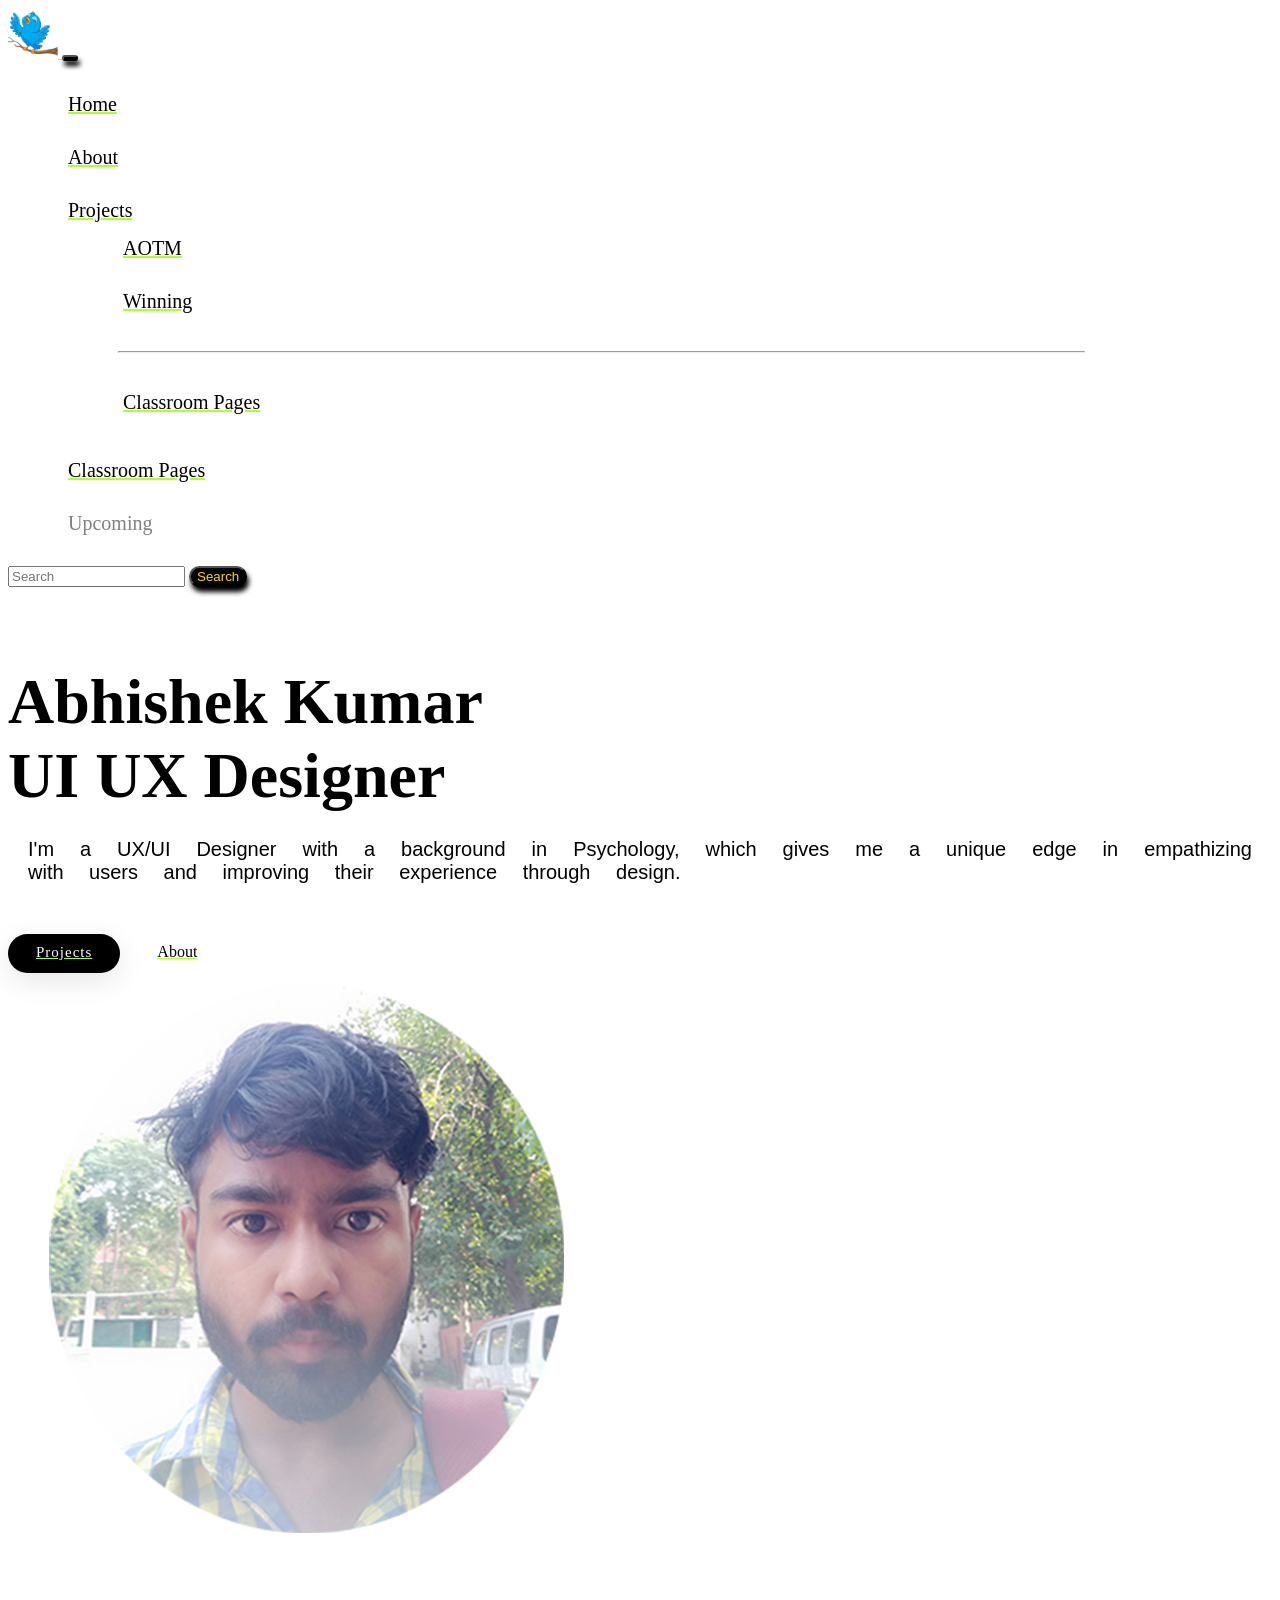
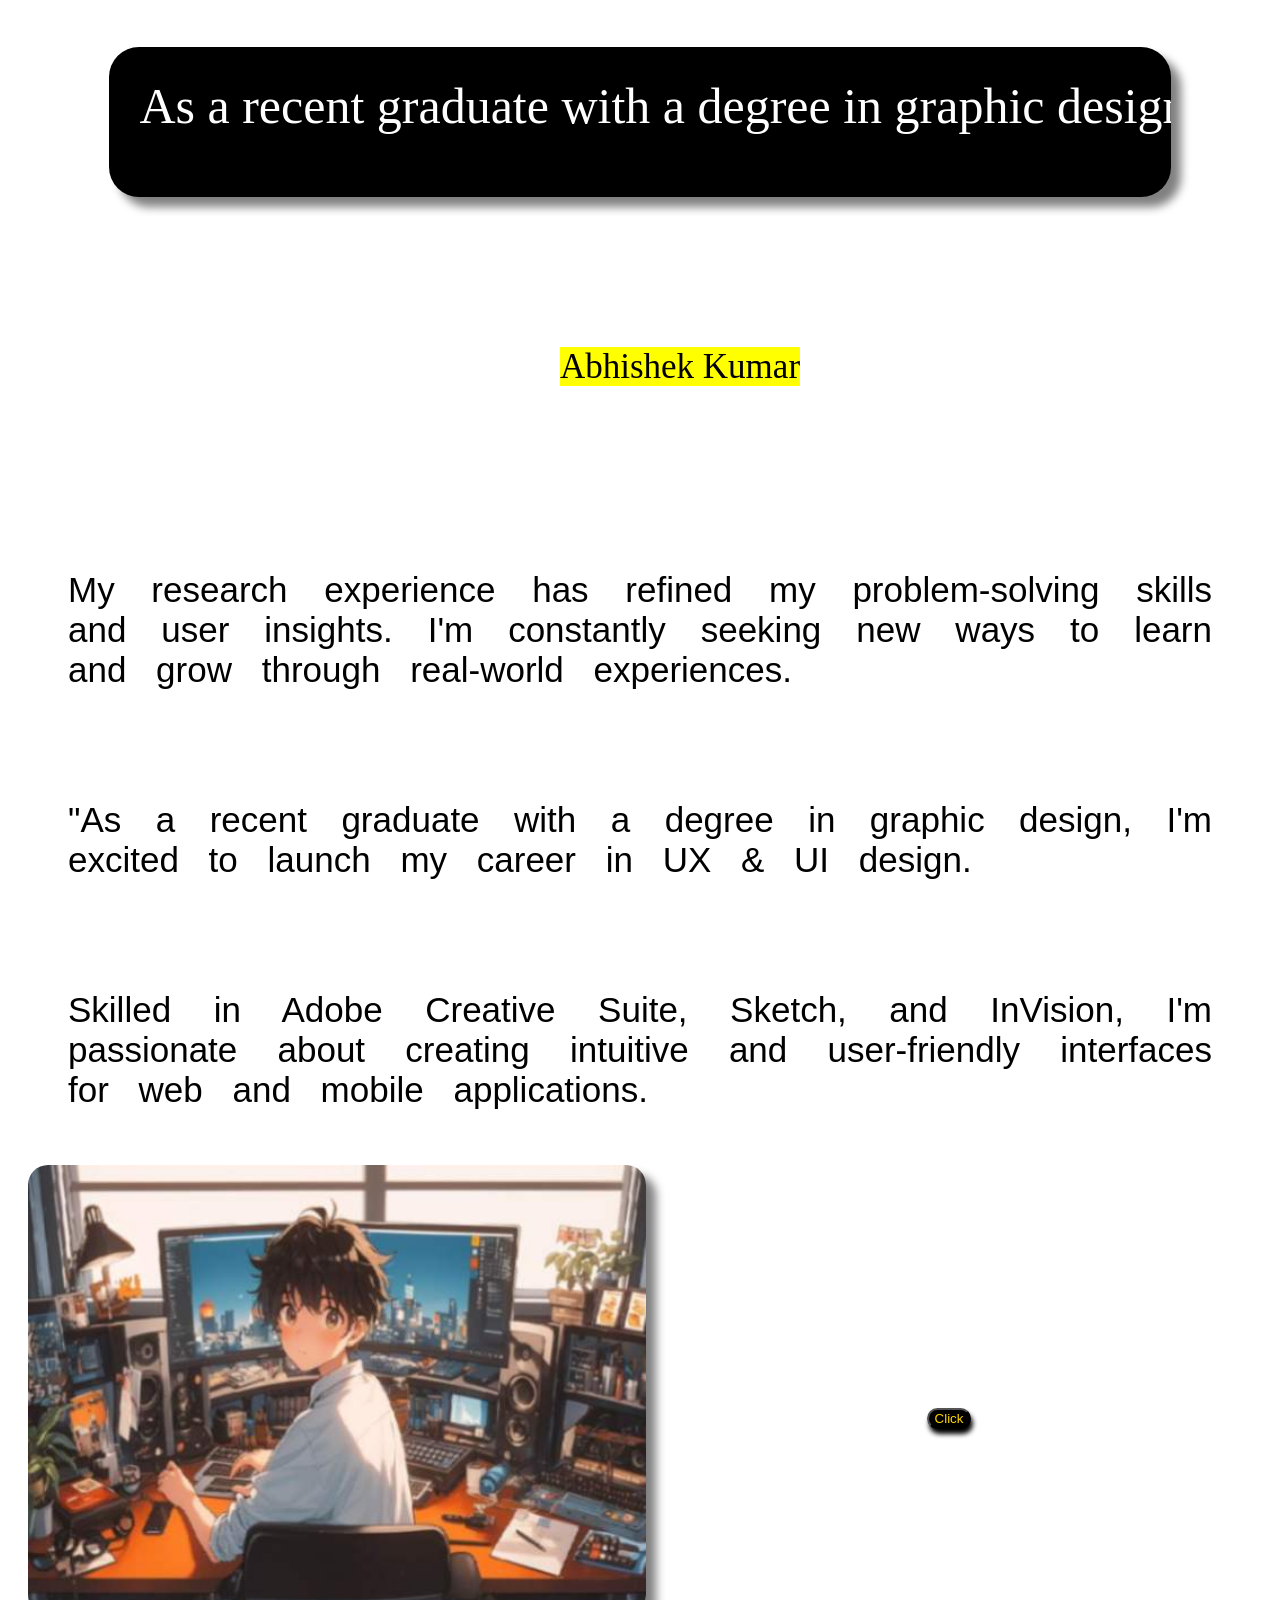
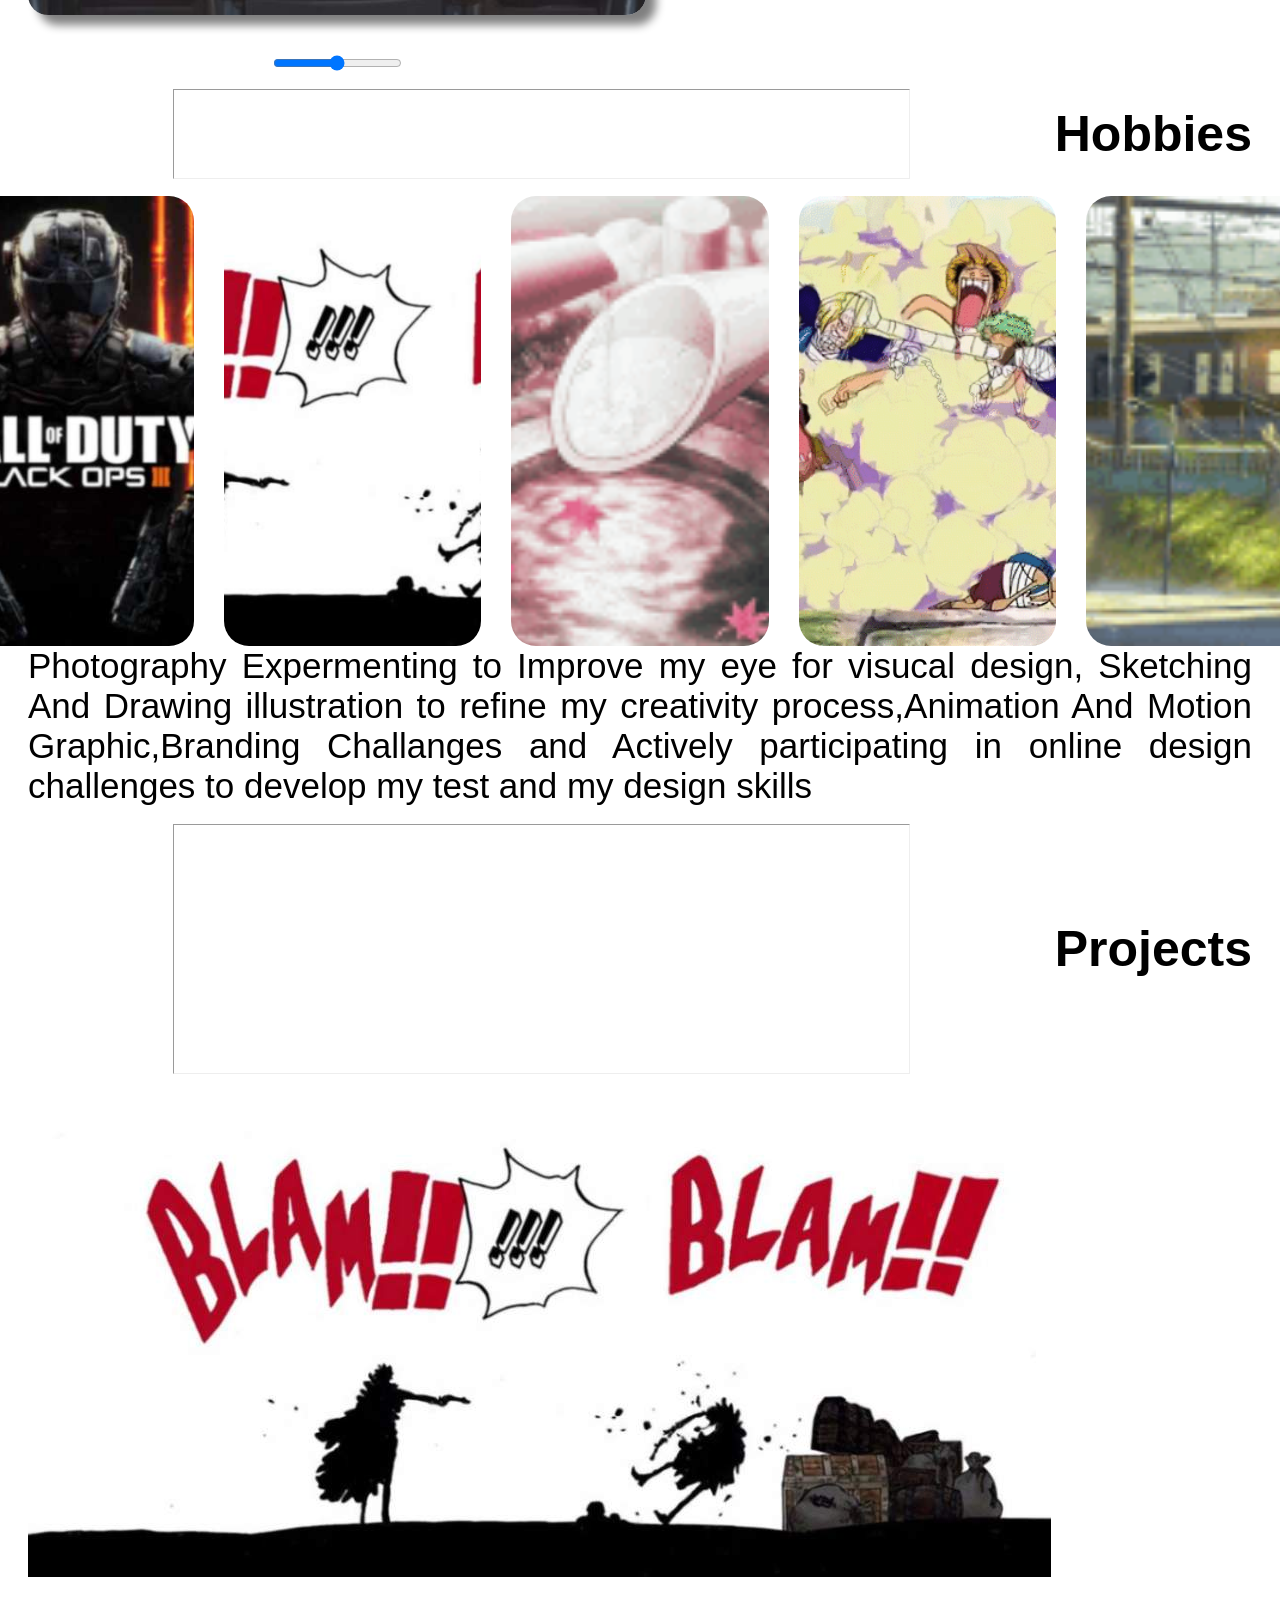
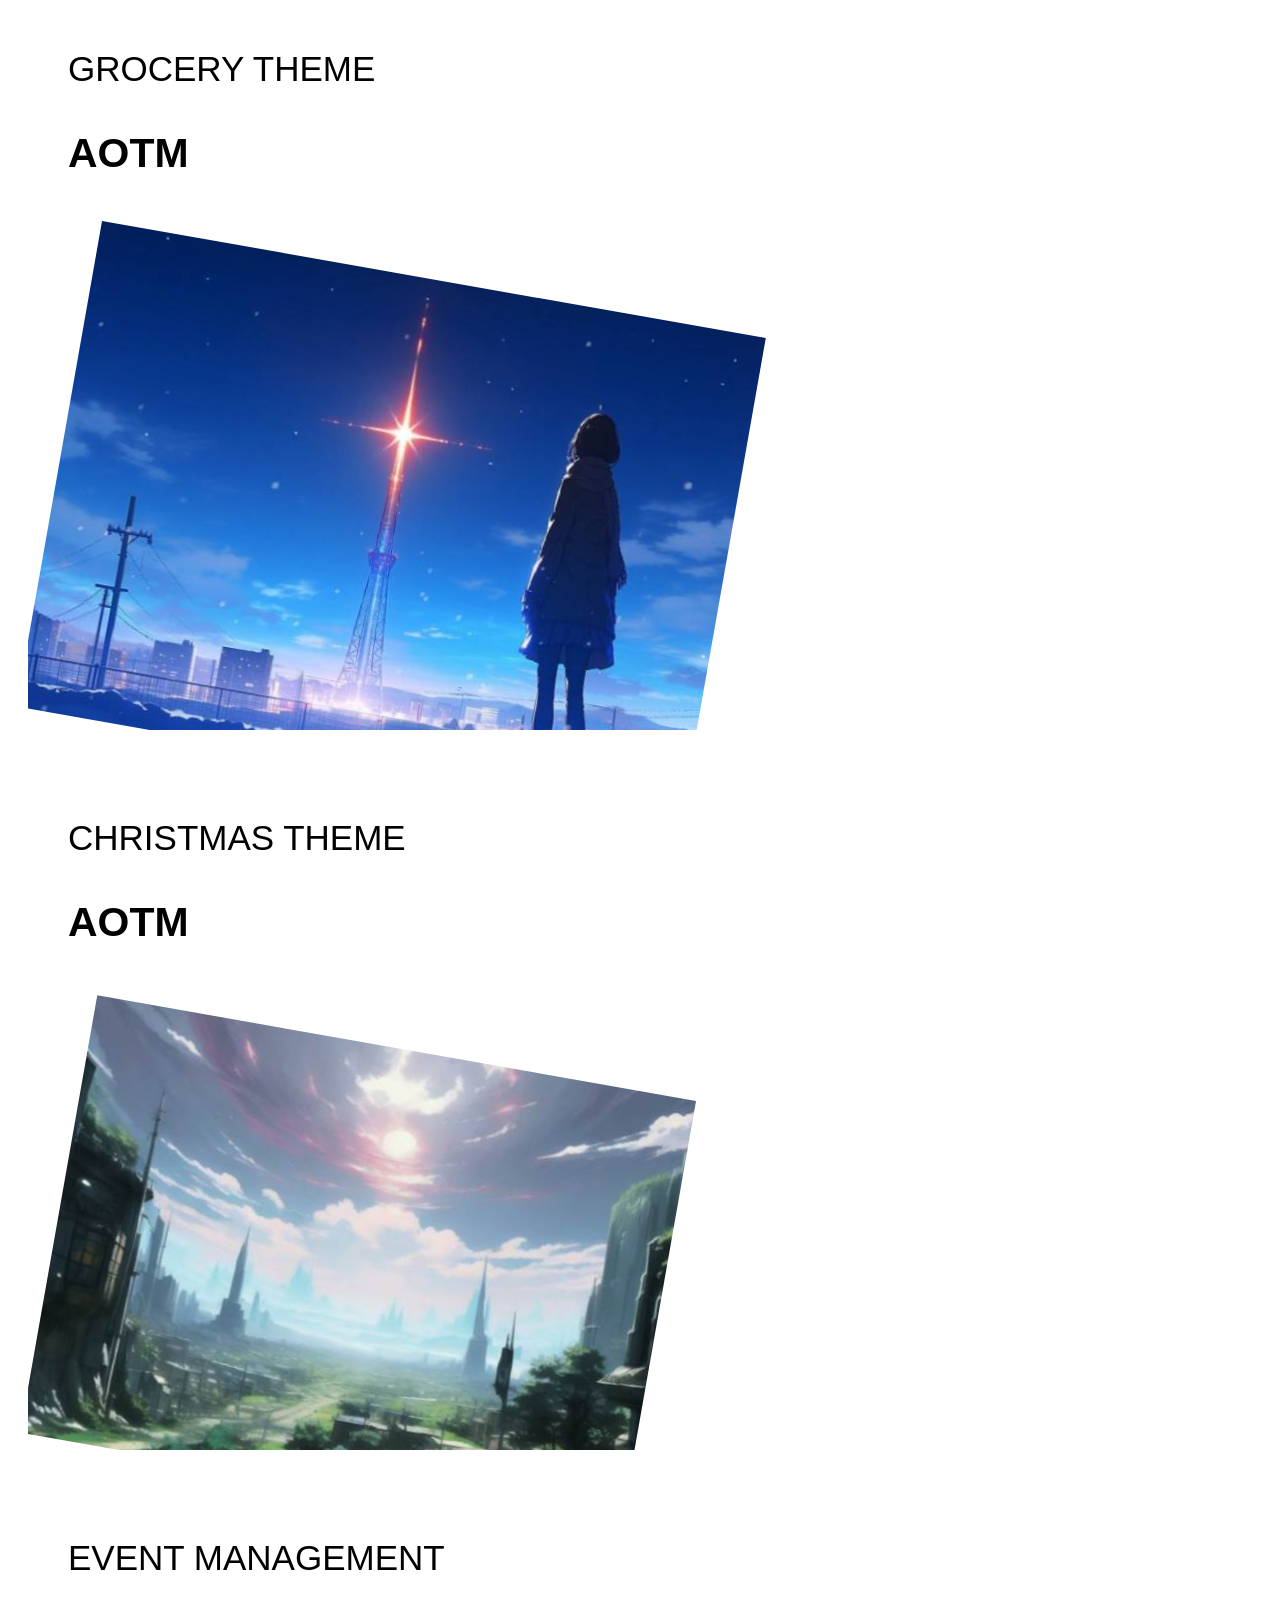
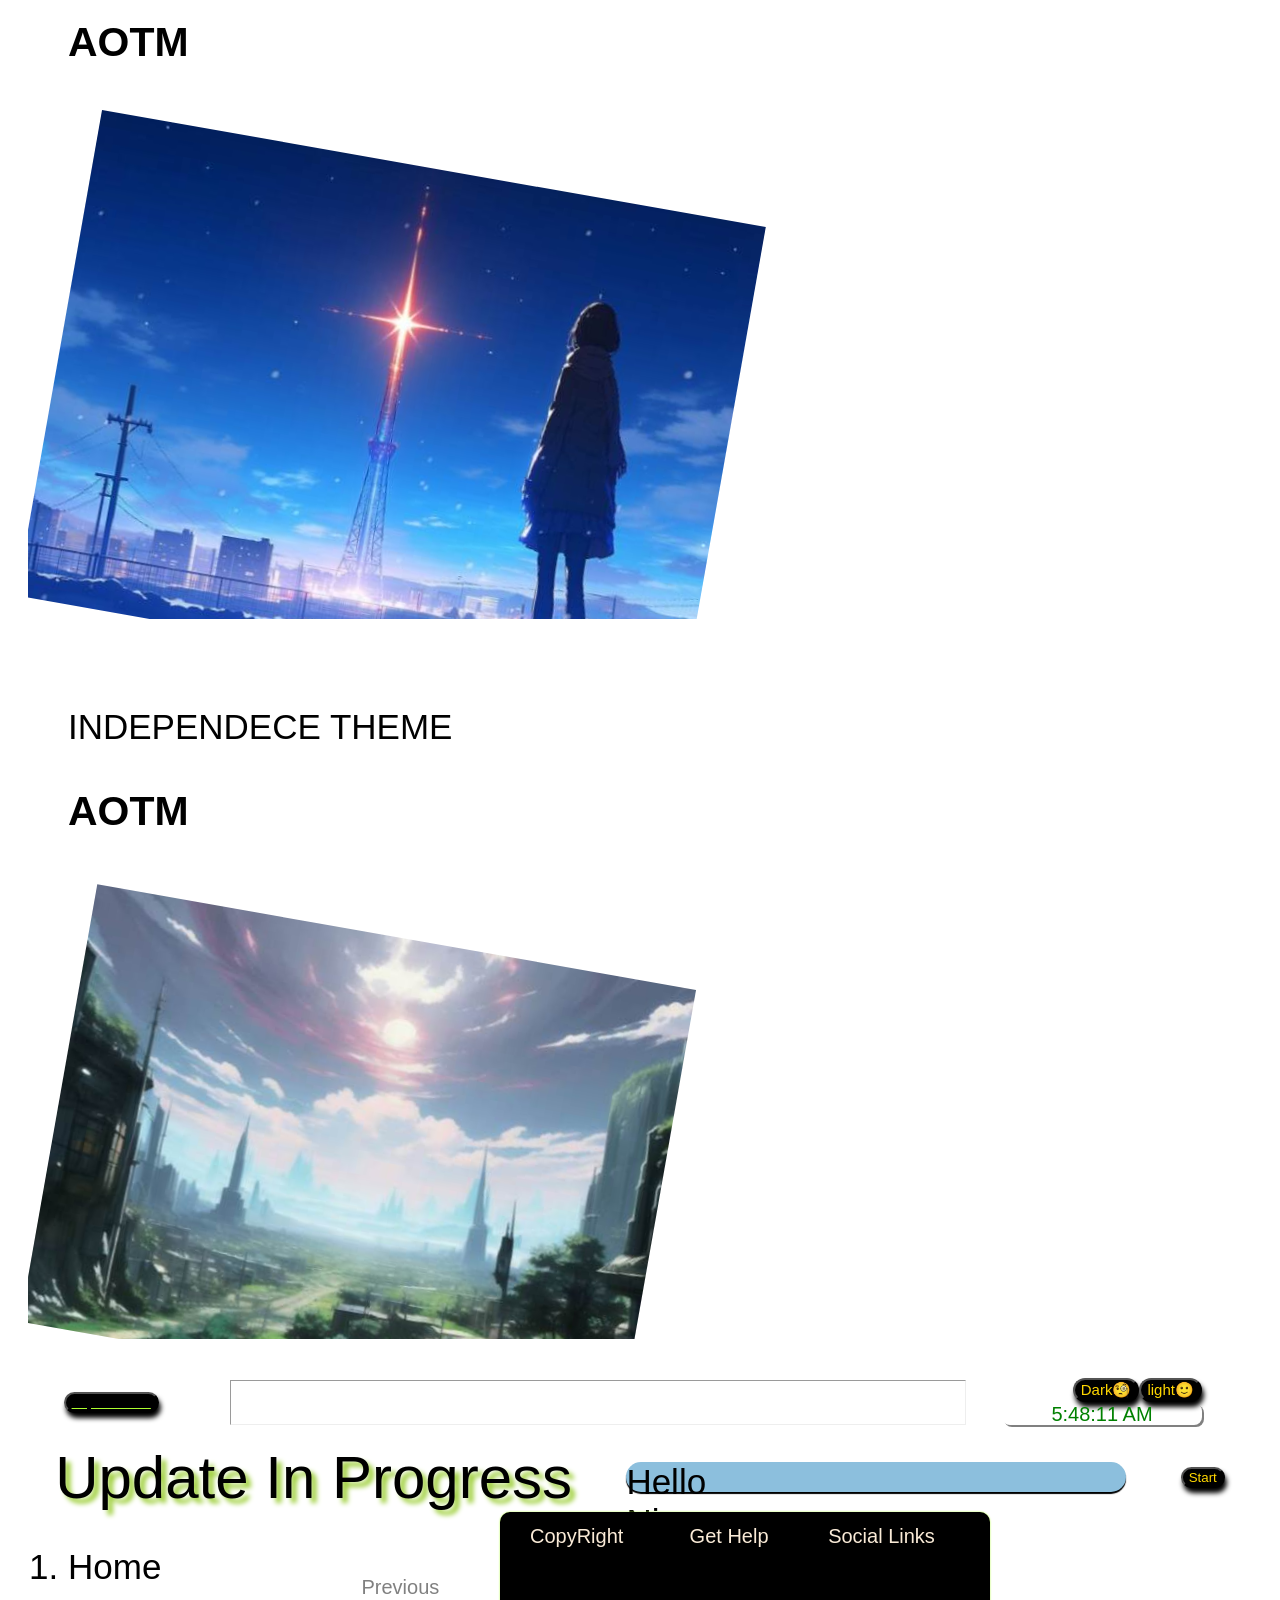
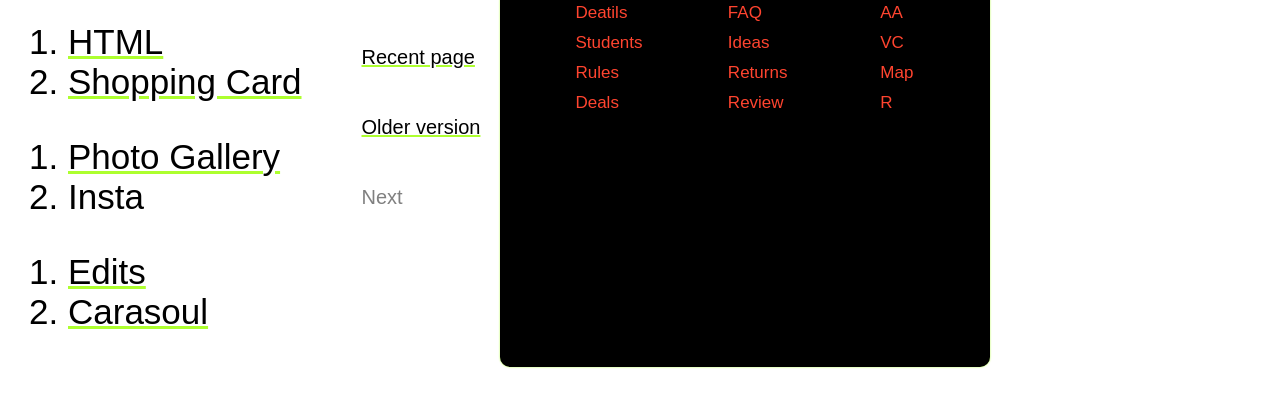
==== index.html @ e28ad713 "Add files via upload" ====
﻿<!doctype html>
<head>
<title>Profile Page</title>


<link rel="stylesheet" link href="bootstrap-5.3.3-dist/css/bootstrap.min.css">

<link rel="stylesheet"a href="inde.css"></a>

<link href="images/48.jpg" rel="icon">


</head>


<body>


  <nav class="navbar navbar-expand-lg bg-body-tertiary">
    <div class="container-fluid bg-light ">
        <a class="navbar-brand" href="#">
            <img src="images/cross.png" alt="logo" width="50" height="50" class="d-inline-block align-text-top">
        </a>
    
        <button class="navbar-toggler" type="button" data-bs-toggle="collapse" data-bs-target="#navbarSupportedContent" aria-controls="navbarSupportedContent" aria-expanded="false" aria-label="Toggle navigation">
            <span class="navbar-toggler-icon"></span>
          </button>
          <div class="collapse navbar-collapse" id="navbarSupportedContent">
            <ul class="navbar-nav me-auto mb-2 mb-lg-0">
              <li class="nav-item">
                <a class="nav-link active" aria-current="page" href="index.html">Home</a>
              </li>
              <li class="nav-item">
                <a class="nav-link" href="#about">About</a>
              </li>
              <li class="nav-item dropdown">
                <a class="nav-link dropdown-toggle" href="#project" role="button" data-bs-toggle="dropdown" aria-expanded="false">
                  Projects
                </a>
                <ul class="dropdown-menu">
                  <li><a class="dropdown-item" href="proj.html">AOTM</a></li>
                  <li><a class="dropdown-item" href="aotm.html">Winning</a></li>
                  <li><hr class="dropdown-divider"></li>
                  <li><a class="dropdown-item" href="prcp.html">Classroom Pages</a></li>
                </ul>
              </li>
              <li class="nav-item text-success">
                <a class="nav-link" href="prcp.html">Classroom Pages</a>
              </li>
              <li class="nav-item">
                <a class="nav-link disabled" aria-disabled="true">Upcoming</a>
              </li>
            </ul>
            <form class="d-flex" role="search">
              <input class="form-control me-2" type="search" placeholder="Search" aria-label="Search">
              <button class="btn btn-outline-success" type="submit">Search</button>
            </form>
          </div>
        </div>
      </nav>

     

 
    <br>

    


    <section id="hero" class="hero section light-background">

      <div class="container">
        <div class="row gy-4 justify-content-center justify-content-lg-between">
          <div class="col-lg-5 order-2 order-lg-1 d-flex flex-column justify-content-center">
            <h1 data-aos="fade-up">Abhishek Kumar<br>UI UX Designer</h1>
            <p class="lead" data-aos="fade-up" data-aos-delay="100">I'm a UX/UI Designer with a background in Psychology, which gives me a unique edge in empathizing with users and improving their experience through design.
            </p>
            <div class="d-flex" data-aos="fade-up" data-aos-delay="200">
              <a href="#project" class="btn-get-started">Projects</a>
              <a href="#about" class="glightbox btn-watch-video d-flex align-items-center"><i class="bi bi-play-circle"></i><span>About<div class="spinner-grow spinner-grow-sm link-success link-underline-opacity-100-hover">


              </div></span></a>
            </div>
          </div>
          <div class="col-lg-5 order-1 order-lg-2 hero-img" data-aos="zoom-out">
            <img src="images/nn2.png" class="img-fluid animated" alt="">
          </div>
        </div>
      </div>
    
    </section>




</body>



<div id="mask">
  <div id="news">As a recent graduate with a degree in graphic
    design, I'm excited to launch my career in UX
    & UI design.Skilled In Video Editing,Plugins,Animations ,Soft Touch with Design and Website Making.
  </div>
  </div>

</body>



</body>


<p>

<div class="name">
  <mark>
Abhishek Kumar</mark>
<a name="about">




</div>


<br>

<div id="conti">


  <div class="row g-0 text-center">
    <p class="lead col-sm-6 col-md-8">My research experience has refined my problem-solving skills and user insights. I'm constantly seeking new ways to learn and grow through real-world experiences.
  </p>

  


 <div class="row">
  <div class="col-lg-4 ms-auto"><p class="lead">"As a recent graduate with a degree in graphic
    design, I'm excited to launch my career in UX
    & UI design.</p></div>
  <div class="col-lg-4 me-auto"><p class="lead">Skilled in Adobe
    Creative Suite, Sketch, and InVision, I'm
    passionate about creating intuitive and
    user-friendly interfaces for web and mobile
    applications.</p></div>

    


 </div>

 
</a>



</body>






<body>
  <a name="behance">


    
    <img src="images/6.jpg" id="pic">
    <br>
    <input type="range" min="0" max="6" id="myslider">
   
   
    <script>
    
     var mycolor=["red","blue","green","orange","teal","brown"]
     
    
     var plist =["5.jpg","6.jpg","7.jpg","8.jpg","9.jpg","gif3.gif","gif8.gif"]
   
     var p = document.getElementById("pic")
   
     var s = document.getElementById("myslider")
   
     s.onchange = function()
     {
       p.src="images/"+plist[s.value]
     }
   
    </script>

<button class="btn btn-outline-info text-center w-25" href="http://youtube.com">Click</a></button>



</a>

<br>
<br>
<hr style="text-align:left;color:green;width:60%; size:9;"/></hr>


<a name="skill"></a>

  <h1 style="text-align: center;font-size: 50px;font-family: 'Franklin Gothic Medium', 'Arial Narrow', Arial, sans-serif;">Hobbies<div class="spinner-grow spinner-grow-sm link-warning">


  </div></h1>



 <br>
 <br>


<div class="container px-4 text-center">
  <div class="row gx-5">
      <div class="col ">
          <div class="p-5"><div class="pi">

            <img src="images/48.jpg" title="Games">
            <img src="images/23.jpg" title="Anime">
            <img src="images/gif11.gif" title="Editing">
            <img src="images/gif.gif" title="One Piece">
            <img src="images/gif3.gif" title="Phonk Music"></div>
          </div>
      </div>
      <div class="col ">
          <div class="p-2">Photography Expermenting to Improve my eye for visucal design, Sketching And Drawing illustration to refine my creativity process,Animation And Motion Graphic,Branding Challanges and Actively participating in online design challenges to develop my test and my design skills
            
          </div>
      </div>
  </div>
</div>
</a>







<br>
<br>
<br>
<hr style="text-align: left;color:green; width: 60%;size: 12;"></hr>






<a name="project">

<br>

<br>

  <h1 style="text-align: center;font-size: 50px;font-family: 'Franklin Gothic Medium', 'Arial Narrow', Arial, sans-serif;">Projects<div class="spinner-border spinner-border-sm link-success">


  </div>
</h1>
  
  <br>

  <br>
  
  
      <section class="projects section-padding" id="section_4">
        <div class="container">
            <div class="row">
    
                <div class="col-lg-8 col-md-8 col-12 ms-auto">
                  
                    <div class="section-title-wrap d-flex justify-content-center align-items-center mb-4">
                        <img src="images/23.jpg" class="avatar-image img-fluid" alt="">

                </div>
            </div>
         
    
  
    
    
      
      <div class="col-lg-4 col-md-6 col-12">
        <div class="projects-thumb">
            <div class="projects-info">
                <small class="projects-tag">Grocery Theme</small>
    
                <h3 class="projects-title">AOTM</h3>
            </div>
    
            <a href="https://aphishek1.github.io/grocery/" class="popup-image">
                <img src="images/7.jpg" class="projects-image img-fluid" alt="">
            </a>
        </div>
    </div>
    
    <div class="col-lg-4 col-md-6 col-12">
        <div class="projects-thumb">
            <div class="projects-info">
                <small class="projects-tag">Christmas Theme</small>
    
                <h3 class="projects-title">AOTM</h3>
            </div>
    
            <a href="https://aphishek1.github.io/25dec/" class="popup-image">
                <img src="images/5.jpg" class="projects-image img-fluid" alt="">
            </a>
        </div>
    </div>



    <div class="col-lg-4 col-md-6 col-12">
      <div class="projects-thumb">
          <div class="projects-info">
              <small class="projects-tag">Event Management</small>
  
              <h3 class="projects-title">AOTM</h3>
          </div>
  
          <a href="https://aphishek1.github.io/event/" class="popup-image">
              <img src="images/7.jpg" class="projects-image img-fluid" alt="">
          </a>
      </div>
  </div>
    
    <div class="col-lg-4 col-md-6 col-12">
        <div class="projects-thumb">
            <div class="projects-info">
                <small class="projects-tag">Independece Theme</small>
    
                <h3 class="projects-title">AOTM</h3>
            </div>
    
            <a href="https://aphishek1.github.io/15aug/" class="popup-image">
                <img src="images/5.jpg" class="projects-image img-fluid" alt="">
            </a>
        </div>
       </div>
     </div>
  </div>
</section>







    
  
  
    
<button class="btn btn-outline-warning w-25 " type="button"><a href="proj.html">Explore More<div class="spinner-border spinner-border-sm">
</div></a></button>


  
</body>



<hr style="text-align: left;color:green; width: 60%;size: 9;"></hr>






<br>
<br>
<body>


  <div id="bar"><button id="dark">Dark🧐</button><button id="light">light🙂</button>
    
      
      <script>
    
       var d =document.getElementById("dark")
       var l =document.getElementById("light")
       var m =document.createElement("span")
       var b =document.getElementById("bl")
       document.body.appendChild(m)
    
        function f1()
        {
          if(document.body.style.background="black")
    
          {
            
            
            document.body.style="background=black;color:;"
            
          }
          else
          {
    
            
             document.body.style="background:black;color:white;"
          }
      }
        
      m.style="transition:0.5s;opacity:0;position:absolute;top:0px;left:0px"
      
    
      d.onclick = function()
      {
        document.body.style="background:black;color:white;"
        var c=document.style.getElementById("conti")
        document.body.appendChild(c)
    
      
         c.style.background="black"
         

    
      }
       
      l.onclick =function()
      {
        document.body.style="background:;color:;"
      }
    
      d.onmouseover =function(e)
      {
        m.style.opacity=1
        m.style.top =e.pageY+4+"px"
        m.style.left =e.pageX-20+"px"
        
        document.title ="x ="+e.pageX+" y = "+e.pageY
        d.style.transform="rotate(360deg)"
    
      }
    
      d.onmouseout =function()
      {
        m.style.opacity=0
      }
      
      
    
      l.onmouseover = function(e)
      {
        m.style.opacity=1
        m.style.top =e.pageY+5+"px"
        m.style.left =e.pageX-65+"px"
        
        document.title ="x ="+e.pageX+" y ="+e.pageY
      }
    
      l.mouseout =function(e)
      {
        m.style.opacity=0
        
      }
    
      
    
     
      </script>




  <body>
    <div id="mybox">Time To Time Update</div>
   </div>
    
    
    <script>
 
 
     var clock = document.getElementById("mybox")
     document.bgcolor = "Green"
     clock.style ="box-shadow: 2px 2px 0px gray;text-align:center;color:green;"
     clock.style.width ="200px"
     clock.style.height ="22px"
     clock.style.borderEndStartRadius="10px"
     clock.style.borderRadius="8px"
     var d
 
     function show()
     {
      d = new Date()
      clock.innerHTML=d.toLocaleTimeString()
     }
 
     var t = setInterval("show()",1000)
     function stopclock()
     {
       clearInterval(t)
     }
 
     function starclock()
     {
      t = setInterval("show()",1000)
     }
 
  </script>
 
 
</body>


<div id="topad" >
  Update In Progress
</div>


<div class="progress-container">
  <div class="progress-bar" id="progressBar">Hello Nice To See You</div>
</div>

<button onclick="startProgress() ">Start</button>


<script>
  function startProgress(){
      var progressBar = document.getElementById("progressBar");
      var width = 0;

      var interval = setInterval(function(){
          if (width >=100) {
              clearInterval(interval);
          } else {
              width++;
              progressBar.style.width = width + '%';
          }
      } ,50)
  }
</script>



</body>


<div class="container fs-5">

  <nav aria-label="breadcrumb">
      <ol class="breadcrumb">
          <li class="breadcrumb-item active" aria-current="page">Home</li>
          
      </ol>
  </nav>
  
  
  
  <nav aria-label="breadcrumb">
      <ol class="breadcrumb">
          <li class="breadcrumb-item active" aria-current="page"><a href="#">HTML</a></li>
          <li class="breadcrumb-item active" aria-current="page"><a href="#">Shopping Card</a></li>
      </ol>
  </nav>
  
  
  
  <nav style="--bs-breadcrumb-divider: '';" aria-label="breadcrumb">
      <ol class="breadcrumb">
          <li class="breadcrumb-item active outline-danger"><a href="website full interactive.html">Photo Gallery</a></li>
          <li class="breadcrumb-item active" aria-current="page">Insta</li>
      </ol>
  </nav>
  
  
  <nav style="--bs-breadcrumb-divider: '👌';">
      <ol class="breadcrumb">
          <li class="breadcrumb-item active"><a href="https://rumble.com/c/c-6816266">Edits</a></li>
          <li class="breadcrumb-item active" aria-current="page"><a href="https://aphishek1.github.io/boot/car.html">Carasoul</a></li>
      </ol>
  </nav>
  
  
  </div>

  <nav aria-label="...">
    <ul class="pagination">
        <li class="page-item disabled">
            <a class="page-link">Previous</a>
        </li>
        <li class="page-item" aria-current="page"><a class="page-link" href="index.html">Recent page</a></li>
        <li class="page-item active">
            <a class="page-link" href="https://aphishek1.github.io/view1/">Older version</a>
        </li>    
        <li class="page-item disabled">
          <a class="page-link">Next</a>
      </li>
        
    </ul>
</nav>



  

<br>

<body>
  <footer class="footer">
      <div class="cont">
          <div class="row">
              <div class="footer-col">
                  <h1>CopyRight</h1>
                  <ul>
                      <li>
                          <a href="#">Deatils</a>
                          <a href="#">Students</a>
                          <a href="#">Rules</a>
                          <a href="#">Deals</a>
                      </li>
                  </ul>
              </div>

              <div class="footer-col">
                  <h1>Get Help</h1>
                  <ul>
                      <li>
                          <a href="#">FAQ</a>
                          <a href="#">Ideas</a>
                          <a href="#">Returns</a>
                          <a href="#">Review</a>
                      </li>
                  </ul>
              </div>


              <div class="footer-col">
                  <h1>Social Links</h1>
                  <div class="social">
                  <ul>
                    <li>
                          <a href="https://www.instagram.com/arenadelhi/">AA<i class="fa-brands fa-instagram"></i></a>
                          <a href="https://rumble.com/c/c-6816266/">VC<i class="fa-brands fa-square-youtube"></i></a>
                          <a href="https://www.google.com/maps/embed?pb=!1m18!1m12!1m3!1d28669072.43245368!2d40.291162700000015!3d28.700334999999995!2m3!1f0!2f0!3f0!3m2!1i1024!2i768!4f13.1!3m3!1m2!1s0x390cfdee23a9f1fd%3A0x7eeb2fefc55b4be6!2sArena%20Animation!5e0!3m2!1sen!2sin!4v1730086863240!5m2!1sen!2sin">Map</a>
                          <a href="https://maps.app.goo.gl/YxRGJ4b4n7cjEhbT8/">R</a>
                    </li>
                  </ul>
                  
                 </div>
              </div>
          </div>
      </div>
  </footer>
  




  <script src="bootstrap-5.3.3-dist/js/bootstrap.min.js"></script>


</body>




</html>
---- inde.css ----
@keyframes com
{
from{margin-right:990px;}
to{margin-right:0px;}
}

@keyframes fadout
{
from{opacity:0;transform:scale(1.5);}
to{opacity:0.99;}
}



#conti
{
  text-align: justify;
  font-size: 35px;
  padding:20px;
  font-family: 'Franklin Gothic Medium', 'Arial Narrow', Arial, sans-serif;
}





.img{
width:100%;
height:100%;
text-align:center;
}


.header-content p
{
  width: 40%;
  box-shadow: 2px 2px 2pz #e91e63;
  margin-left:50px;
  color:black;
  text-align:left;
  padding:15px 20px;
}

.header-content{

margin-bottom:150px;

}

.header-content h1 {

font-size:60px ;
margin-top:50px;
margin-bottom:30px;
margin:auto;
}





#icon{
cursor:pointer;
width:10%;
}




a:link{color:orange;text-decoration:black}
a:visited{color:black;}
a:hover{text-decoration:underline;color:gold}
a:active{background:gray;}



  header{
  width:100%;
  height:auto;
  border-radius: 5px;
  border-collapse: separate;
  background-image:url("images/nn0.png");
  background-position: 70%;
  background-size:cover;
  background-repeat: no-repeat;
  display:flex;
  align-items:flex-end;
  }

  



  .header-content{
  
    margin-bottom:150px;
    
    text-align:center;
    align-items: center;
    flex-direction: column;
    
    
  }
  
  
  .header-content h2{
  font-size:50px;
  }
  
  .header-content h1 {
      font-size:60px ;
      margin-top:50px;
      margin-bottom:30px;
   }


   .header-content p {
    animation: none;
    margin-bottom:15px;
    align-items: center;
    flex-direction:column;
    flex-direction: row;
    align-items: flex-start;
   }


   .pa{
    font-size: 25px;
    padding:15px 20px;
    border-radius:10px;
    color:white;
    }
 
  .pa:hover{
   transform:scale(1.2);
   background:white;
   }






@keyframes fadout
{
from{opacity:0;transform:scale(1.5);}
to{opacity:0.99;}
}

@keyframes root{
  form{transform:rotate(0deg)scale(1);}
  to{transform:rotate(9deg)scale(1.20);}
}


p
{
transition:2s;
animation:com 2s ease-in-out;
text-align: justify;
font-size: 35px;
padding:20px;
margin-left: 20px;
margin-right: 20px;
word-spacing: 20px;
font-family: 'Gill Sans', 'Gill Sans MT', Calibri, 'Trebuchet MS', sans-serif;

}












a:link{color:black;text-decoration:underline greenyellow}
a:hover{text-decoration:underline;color:green}
a:active{text-decoration: double;}





/*extra small devices(phones,600px and down)*/

@media only screen and (max-width:600px)
{



  .header-content p {
    animation: none;
    margin-bottom:15px;
    align-items: center;
    flex-direction:column;
    flex-direction: row;
    display: flex;
    align-items: flex-start;
   }


  #header{
    margin:auto;
    background-size:cover;
    display:flex;
    height:600px;
    justify-content:center ;
    }
  
    .header-content h1 {
  
      font-size:10px;
      margin-right:20px;
      margin-bottom:60px;
   }

  
 
  .abo
  {
  width: 20%;
  justify-content: flex-start;
  margin-left: 20px;
  box-shadow: 2px 2px 2pz #e91e63;
  margin-left:150px;
  color:black;
  text-align:left;
  padding:15px 20px;
  }

    
    

}




/*small devices (portrait tab andlarge phones.600px and up)*/

@media only screen and (min-width:600px)
{


  .header-content h1 {

    font-size:15px ;
    
    }







}

/* medium devices(landscapes tab ,768px and up)*/

@media only screen and (min-width:768px)
{






  
  .header-content h1 {

    font-size:25px ;
    
    }



}

/* large devices(laptop/destop,992px and up)*/

@media only screen and (min-width:992px)
{



  header{width:100%;
    height:auto;
    }



  

 

}

/*extra large devices(large laptop and desktop,1200px and up)*/

@media only screen and (min-width:1200px)
{
  
   


  
header{
  background-position: 70%;
  background-size:cover;
  background-repeat: no-repeat;
  display:flex;
  align-items:flex-end;
}

 



}





@keyframes multicolor
{
10%{color:teal}
20%{color:beige}
30%{color:burlywood}
40%{color:chocolate}
50%{color:cornflowerblue}
60%{color:darkcyan}
70%{color:hotpink}
80%{color:lawngreen}
90%{color:maroon}
100%{color:rosybrown}
}


#topad
{

font-size:60px;
font-family: 'Franklin Gothic Medium', 'Arial Narrow', Arial, sans-serif;
text-align:center;
text-shadow: 2px 2px 2px black;
margin:auto;
animation:multicolor 12s infinite ;
text-shadow: 5px 5px 5px yellowgreen;
}


.line{
  color:#6DAD68; 
  height: 4px;
  size:9;
  border-radius:20px;  
  margin: 10px auto;
  width:150px;
}


.span{
  text-align: center;
}

.name{
  font-family:verdana;
  display: block;
  text-align:center;
  padding:40px;
  margin:auto;
  width:100%;
  height:90px;
  font-size: 35px;
  margin-right: 20px;
  color:black;
  color: #32a7eb;

  border-radius: 50px;
}

.name:hover{
  border-radius:150px;
  transition-duration: 3s ease in;
}

.icon:hover{
  transform: rotate(360deg);
}


@keyframes move
{
from{margin-left:-30px;}
to{margin-right:18%;}
 }

 #myheading2
{
color:white;
width:100%;
font-size:25px;
text-shadow:5px 0px 5px teal;
animation:move 2s ease-in infinite alternate;
}





#mybox{

margin: auto;
text-align: center;
color: whitesmoke;
font-size: 20px;
border-radius: 2px;

}


#but{
margin: auto;
color: burlywood;
text-align: center;
}



ul li{
  text-align: left;
  padding: 15px;
      
  }
      
  ul li a{
  border-radius:25px;
  padding:5px;
  color:gray;
  text-align:left;
  font-size:20px;
      
  }
      
  ul li ul.dropdown li{
  width: 50%;
  text-align: center;
  
  }
      
  ul li ul.dropdown{
  width:100%;
  z-index:1;
  display:none;
  opacity:0.80;
      
  }
      
      
  ul li a:hover{
  text-decoration: overline black;
  }
      
  ul li:hover ul.dropdown{
  display:block;
  opacity:0.60;

  }
      

  
  ul{
  list-style:none;
  width:90%;
  border-radius: 20px;

          
  }



  #about
  {
    text-align:center;
    font-size:28px;
    font-family:Arial,Helvetica,sans-serif,Verdana, Geneva,Tahoma,sans-serif;
    text-indent:100px;
  }


  #behance
  {
   cursor:pointer;
  }


  .pi{

    margin:100px 0 0 200px;
    width:70%;
    height:450px;
    display:flex;
    justify-content:center;
    gap:30px;
    align-items: flex-start;
    margin: auto;
    
  }
  
  .pi img{
    width:30%;
    height:100%;
    object-fit:cover;
    border-radius: 5px solid teal;
    transition: all ease-in-out;
    border-radius: 25px;
  }
  
  .pi img:hover{
    width:55%;
   
  }


  html{
    scroll-behavior: smooth;
  }


  
@keyframes ani1
{
from{margin-left:0px;}
to{margin-left:-690%}
}

#mask
{
background:black;
width:80%;
height:100px;
border-radius: 30px;
box-shadow:10px 10px 10px gray;
overflow:hidden;
margin: auto;
padding: 25px;
}

#news
{
color:white;
width:800%;
height:90px;
border-radius: 35px;
font-family:arial black;
font-size:50px;
padding:5px;
transition:2s;
animation:ani1 55s infinite;

}



#bar{
  text-align:right;
  padding-right:50px;
}


#dark,#light
{
  background:black;
  cursor:pointer;
  text-align: center;
  color: gold;
  border-radius: 20px;
  box-shadow: 2px 5px 5px black;
  font-size: 15px;
}

#c1
{
margin:auto;
flex-direction:column;
padding:auto;
}



.card img:hover
{
  transform: scale(0.70) rotate(-6deg);
  transition: 0.90s ease-in-out;
}


.card{
box-sizing:border-box;
width:22.5%;
height:300px;
margin:2px;
margin-left:40px;
padding:15px;
box-shadow:5px 5px gray;
border-radius:8px;
text-align:center;
font-size:10px;
font-family:verdana;
transition:0.90s ease-in-out;
}

.card img{
    width:100%;
    border-radius: 10px;
    border:6px solid gray;
    transition:0.90s ease-in-out;
}




#main{
  display:flex;
  width:90%;
  margin:auto;
  flex-wrap:wrap;
 
  
}

#main h1{
  text-align: center;
  font-size: 20px;
}


#project
{
  cursor:pointer;
    
}

#skill{
font-family: 'Courier New', Courier, monospace;
}

#bb{
background:black;
cursor:pointer;
text-align: center;
color:white;
border-radius: 20px;
box-shadow: 2px 5px 5px skyblue;
font-size: 15px;
}


#bbb{
  background:black;
  cursor:pointer;
  text-align: center;
  color:white;
  border-radius: 20px;
  box-shadow: 2px 5px 5px green;
  font-size: 20px;
  margin: auto;
  }



 



  .footer{
    background-color:black;
    border-radius: 10px;
    padding: 0px 0;
    box-shadow: 0px 0px 2px greenyellow;
  
  }
  .footer-col
  {
    width:25%;
    padding: 0 15px;
    
    
  
  }
  
  .footer-col h1{
    font-size: 20px;
    color: antiquewhite;
    text-transform: capitalize;
    margin-bottom: 35px;
    font-weight: 500;
    position: relative;
    text-align: center;
    
    
  
  }
  
  .footer-col h4::before{
    content: '';
    position: absolute;
    left: 0;
    bottom: -10ox;
    background-color: #e91e63;
    height: 2px;
    box-sizing: border-box;
    width: 50px;
  
  }
  
  .footer-col ul li:not(:last-child)
  {
   margin-bottom: 10px;
  
  }
  
  .footer-col ul li a{
    font-size: 17px;
    text-transform: capitalize;
    color: black;
    text-decoration: none;
    font-weight: 300;
    color:rgb(255, 68, 47);
    display: block;
    transition: all 0.3s ease-in-out;
    
  }
  
  .footer-col ul li a:hover
  {
    color:white;
  padding-left: 8px;
  
  }
  .footer-col .social a
  {
   
    transition: all 0.3s;
    text-transform: capitalize;
    color: black;
    text-decoration: none;
    font-weight: 300;
    color:rgb(255, 68, 47);
    display: block;
    transition: all 0.3s ease-in-out;
    
    
  
  }


  
.cont{
  max-width: 1170px;
  margin: auto;
}




#dark,#light
{
  background:black;
  cursor:pointer;
  text-align: center;
  color: gold;
  border-radius: 20px;
  box-shadow: 2px 5px 5px black;
  font-size: 15px;
}




.row
{
  display: flex;
  flex-wrap: wrap;
}
  
  .footer-col .social a:hover
  {
  color:#24262b;
  background-color: #bbbbbb;
  padding-left: 8px;
  
  }


  
@media(max-width: 767px){
  .footer-col{
      width: 50%;
      padding: 0 15px;
      margin-bottom: 30px;
      
  }
}


@media(max-width: 574px){
  .footer-col{
      width: 100%;
     
      
  }
}



#pic{
  height:450px;
  box-shadow:10px 10px 10px gray;
  display:block;
  margin:auto;
  animation: fadout 2s ease-in;
  border-radius: 20px;
}

#myslider{
  display:block;
  margin:auto;
  transition: all ease-in-out;
  border-radius: 20px;
  background-color: #6DAD68;
  border-radius: 5px;
  
}


.hov
{
transform:scale(1);
border-radius:15px;
transition:0.90s ease-in-out;
}

.hov1
{
border-radius:15px;
transition:0.90s ease-in-out;
}



#you
{
font-size:40px;
text-align: center;
animation:slide 3s infinite alternate;
}


@keyframes slide{
  0% , 100%{
    transform: translateY(0);
  }
  50%{
    transform: translateY(-50px);
  }
}




.progress-container{
  width: 100%;
  max-width: 500px;
  height: 30px;
  margin: auto;
  border-radius: 20px;
  background-color:#8cbfdd;
  box-shadow: 0px 2px 1px black;

}

.progress-bar{
  width: 0%;
  height: 100%;
  background-color: goldenrod;
  border-radius: 20px;
  transition: width 0.3s ease-in-out;
}

button{
background:black;
cursor:pointer;
text-align: center;
color: gold;
margin: auto;
border-radius: 20px;
box-shadow: 2px 5px 5px black;
}




.projects-thumb {
  background: var(--section-bg-color);
  border: 2px solid var(--white-color);
  border-radius: var(--border-radius-medium);
  position: relative;
  overflow: hidden;
  margin-top: 24px;
  margin-bottom: 24px;
  padding: 40px;
  transition: all ease 0.5s;
}

.projects-thumb:hover {
  border-color: var(--secondary-color);
}

.projects-thumb:hover .projects-image,
.projects-thumb:focus .projects-image {
  transform: rotate(0) translateY(0);
}

.projects-thumb .popup-image {
  display: block;
  width: 100%;
  height: 100%;
}

.projects-image {
  border-radius: var(--border-radius-medium);
  display: block;
  width: 100%;
  transform: rotate(10deg) translateY(80px);
  transition: all ease 0.5s;
}

.projects-title {
  margin-bottom: 20px;
}

.projects-tag {
  font-size: var(--menu-font-size);
  font-weight: var(--font-weight-medium);
  color: var(--secondary-color);
  text-transform: uppercase;
  margin-bottom: 5px;
}




.hero {
  width: 100%;
  min-height: 60vh;
  position: relative;
  padding: 60px 0;
  display: flex;
  align-items: center;
}

.hero h1 {
  margin: 0;
  font-size: 64px;
  font-weight: 700;
  animation:slide 3s infinite alternate;
}

.hero p {
  color: color-mix(in srgb, var(--default-color), transparent 30%);
  margin: 5px 0 30px 0;
  font-size: 20px;
  font-weight: 400;
}

.hero .btn-get-started {
  color: white; 
  font-weight: 400;
  font-size: 15px;
  letter-spacing: 1px;
  display: inline-block;
  padding: 10px 28px 12px 28px;
  border-radius: 50px;
  transition: 0.5s;
  background:black;
  box-shadow: 0 8px 28px rgba(0, 0, 0, 0.1);
}

.hero .btn-get-started:hover {
  color: yellow;
  background: color-mix(in srgb, var(--accent-color), transparent 15%);
  box-shadow: 0 8px 28px rgba(0, 0, 0, 0.1);
}

.hero .btn-watch-video {
  font-size: 16px;
  transition: 0.5s;
  margin-left: 25px;
  color: var(--default-color);
  font-weight: 500;
}

.hero .btn-watch-video i {
  color: var(--accent-color);
  font-size: 32px;
  transition: 0.3s;
  line-height: 0;
  margin-right: 8px;
}

.hero .btn-watch-video:hover {
  color: var(--accent-color);
}

.hero .btn-watch-video:hover i {
  color: color-mix(in srgb, var(--accent-color), transparent 15%);
}

.hero .animated {
  animation: up-down 2s ease-in-out infinite alternate-reverse both;
}



@media (max-width: 640px) {
  .hero h1 {
    font-size: 28px;
    line-height: 36px;
  }

  .hero p {
    font-size: 18px;
    line-height: 24px;
    margin-bottom: 30px;
  }

  .hero .btn-get-started,
  .hero .btn-watch-video {
    font-size: 13px;
  }
}

@keyframes up-down {
  0% {
    transform: translateY(10px);
  }

  100% {
    transform: translateY(-10px);
  }
}
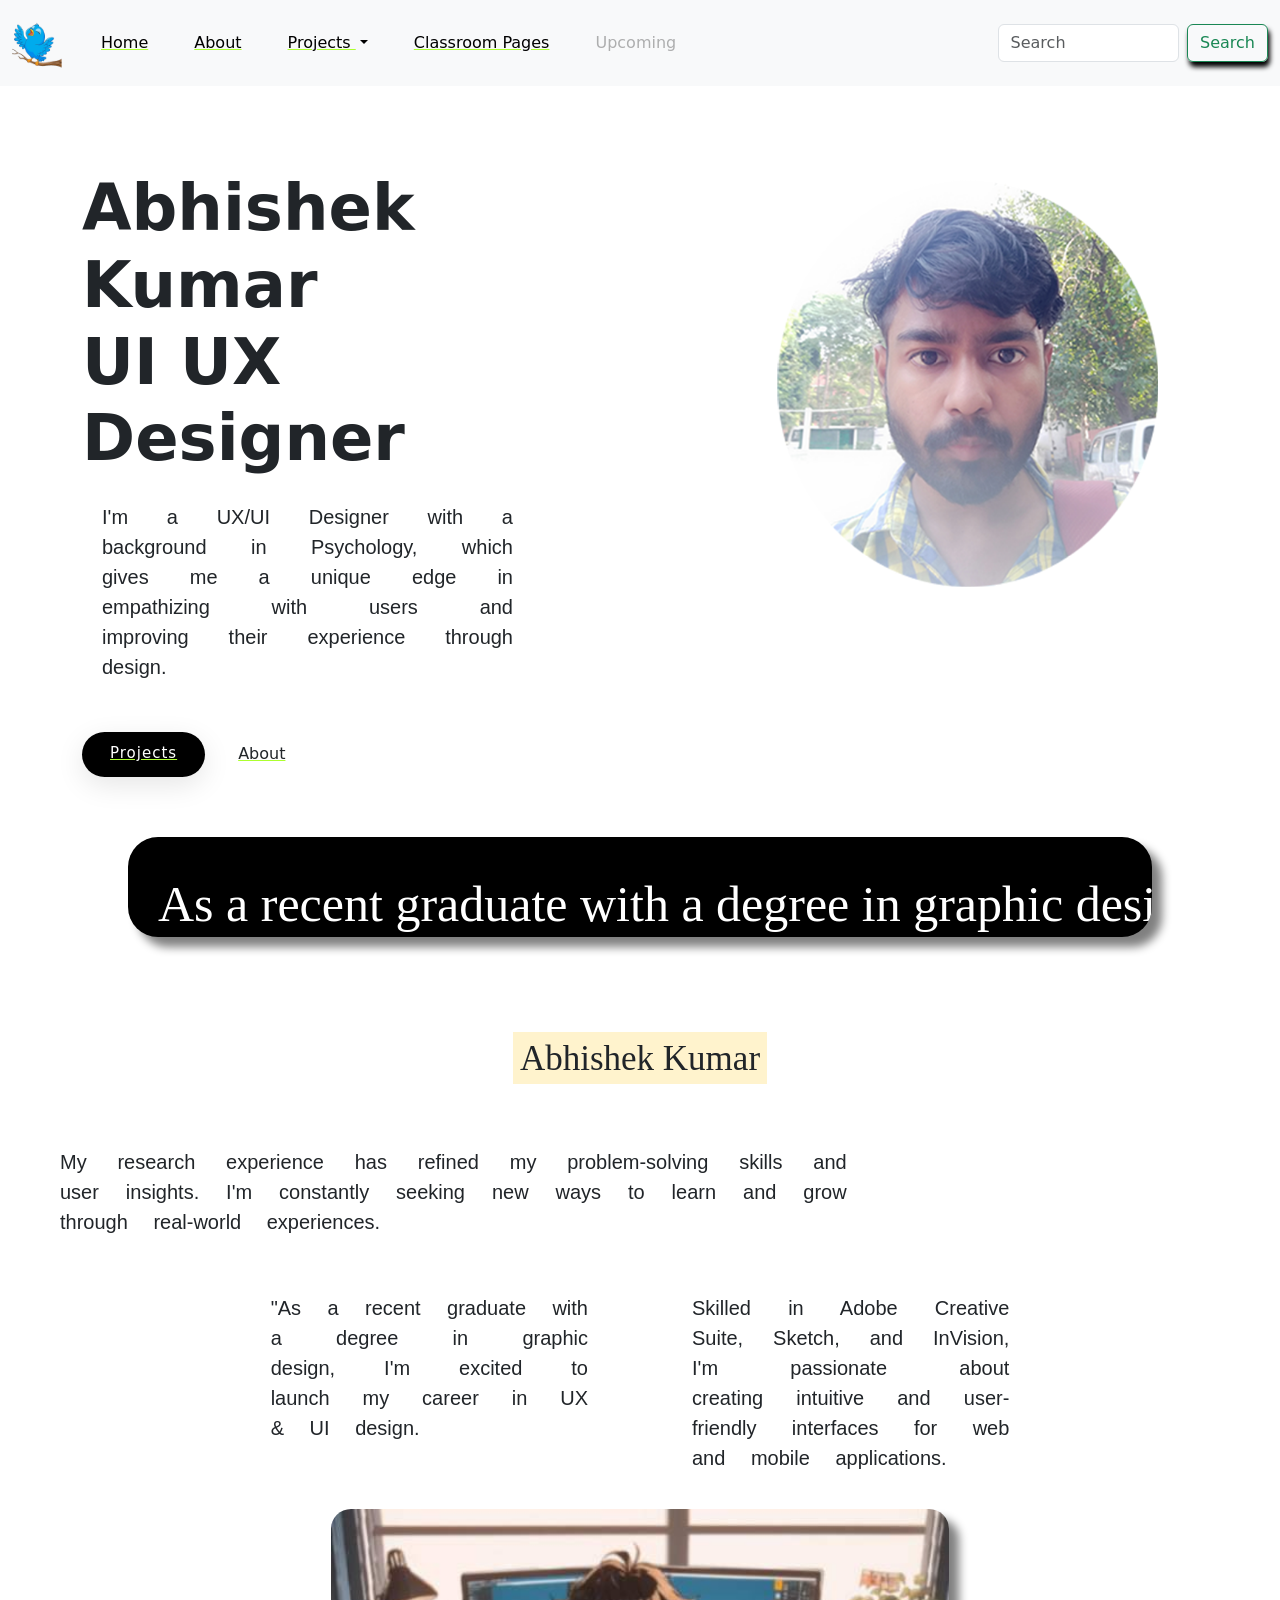
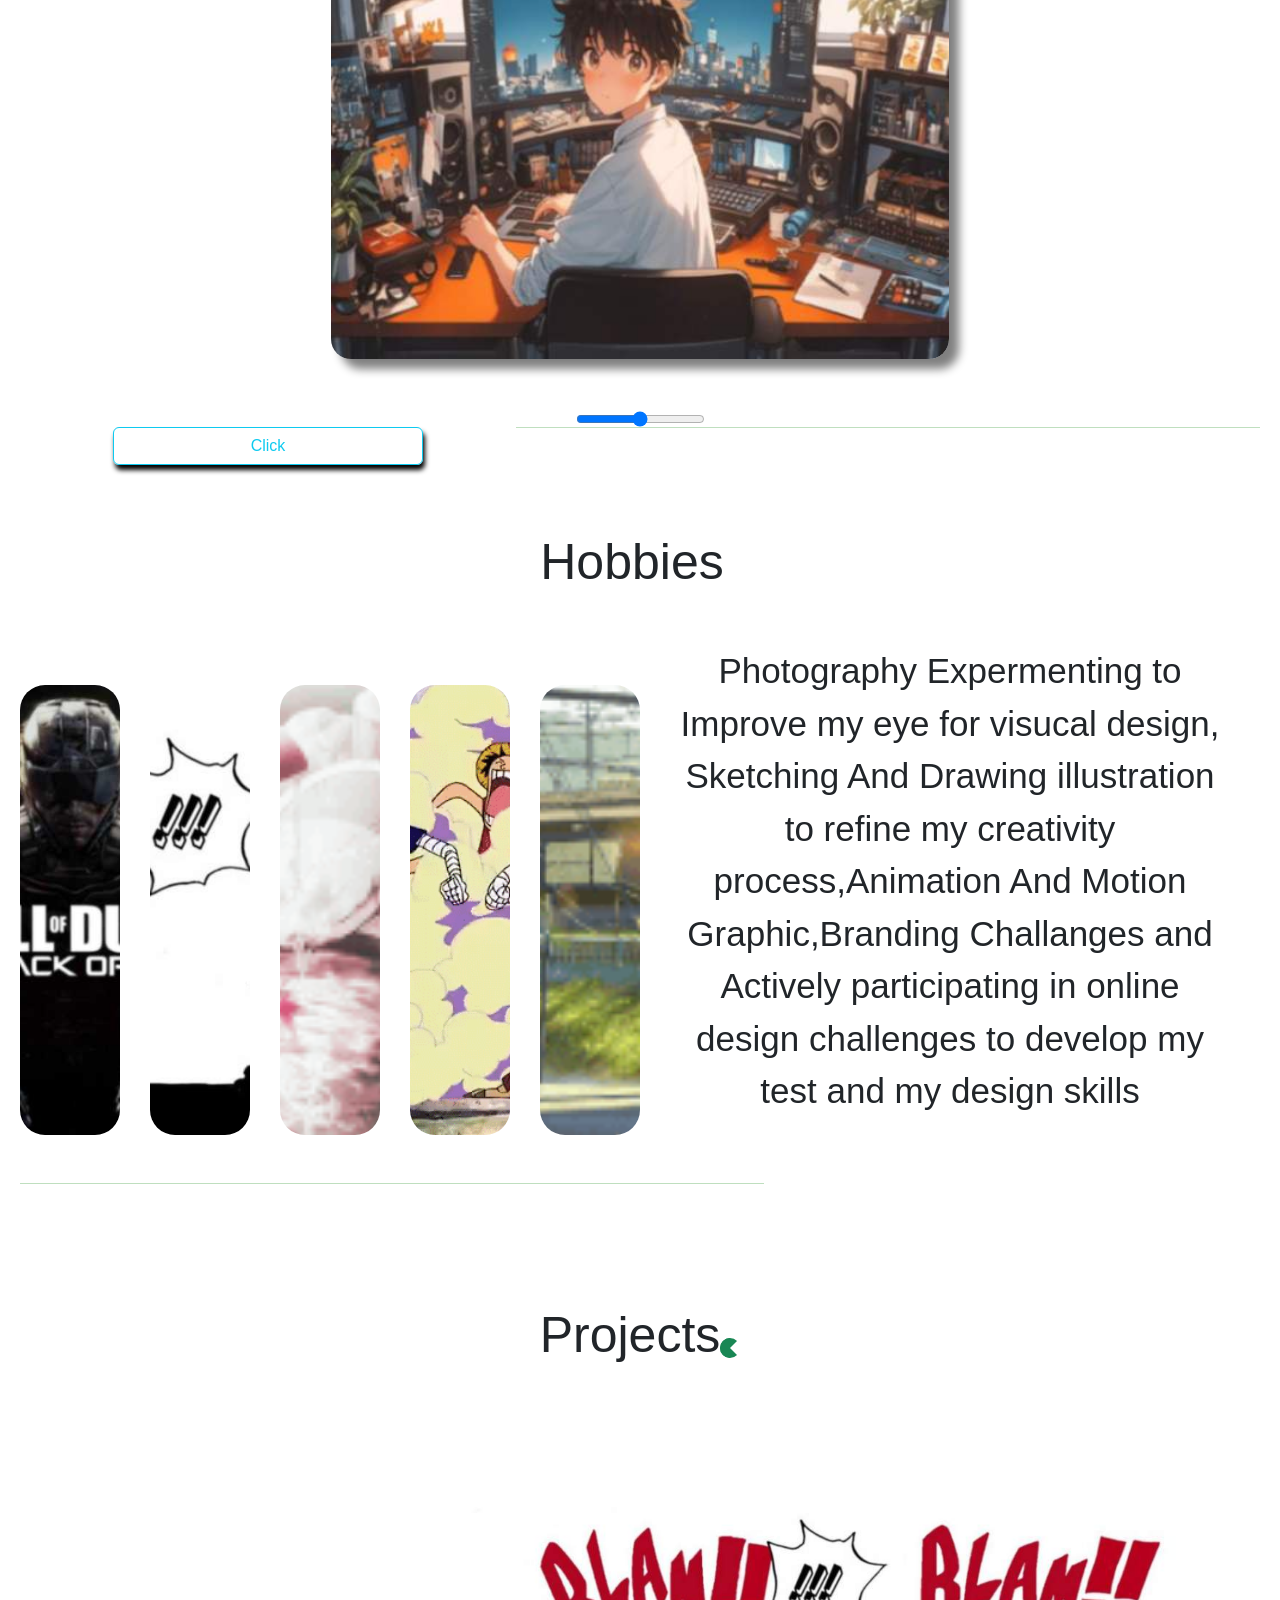
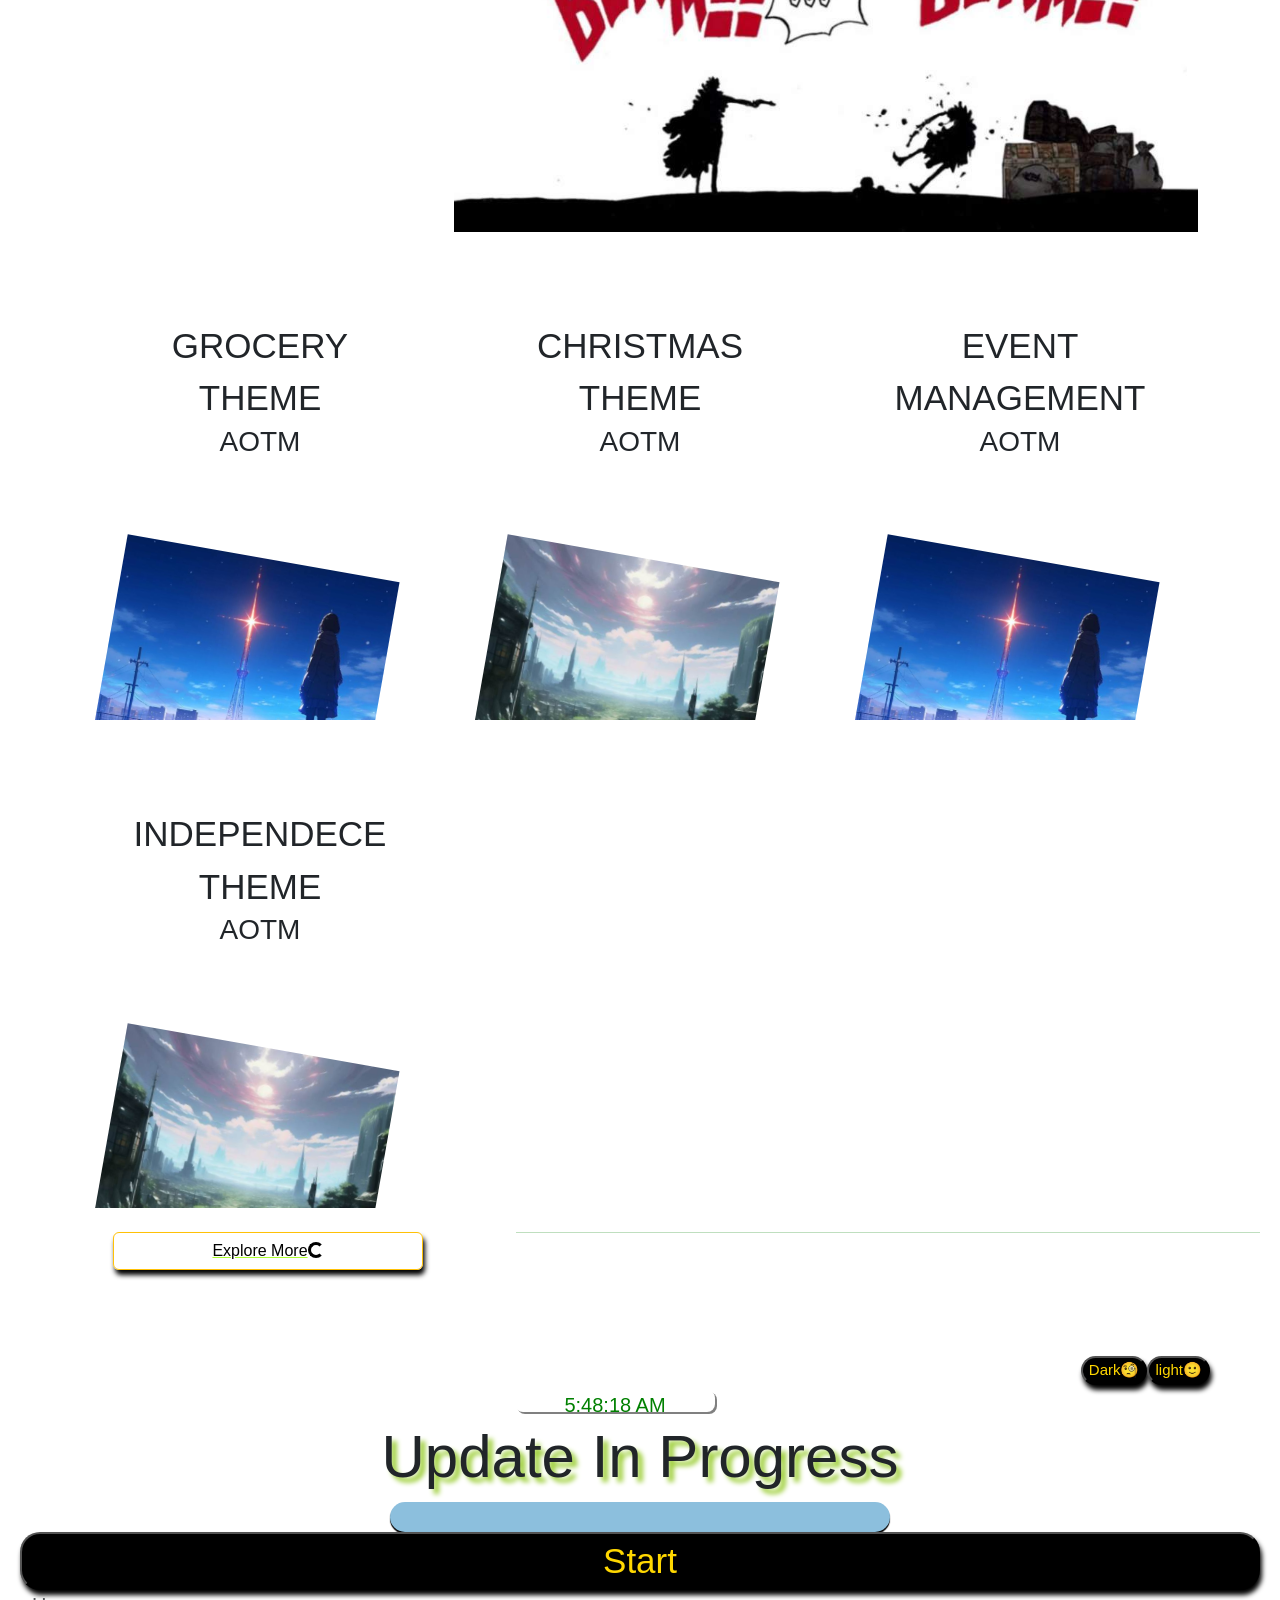
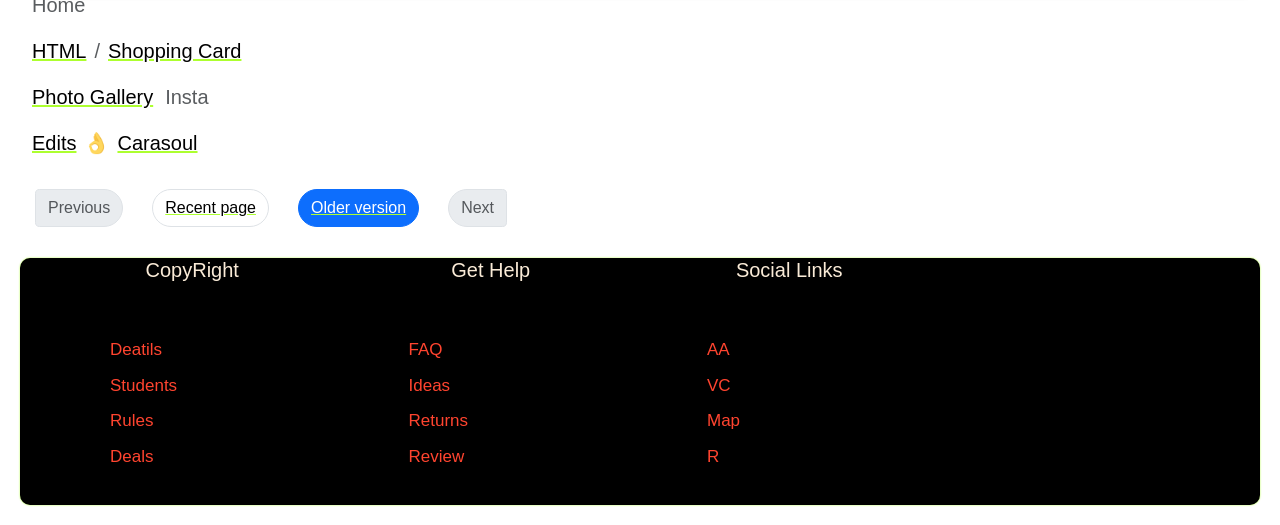
==== commit 92010397: "Update index.html" ====
--- a/index.html
+++ b/index.html
@@ -3,7 +3,7 @@
 <title>Profile Page</title>
 
 
-<link rel="stylesheet" link href="bootstrap-5.3.3-dist/css/bootstrap.min.css">
+ <link href="https://cdn.jsdelivr.net/npm/bootstrap@5.3.3/dist/css/bootstrap.min.css" rel="stylesheet" integrity="sha384-QWTKZyjpPEjISv5WaRU9OFeRpok6YctnYmDr5pNlyT2bRjXh0JMhjY6hW+ALEwIH" crossorigin="anonymous">
 
 <link rel="stylesheet"a href="inde.css"></a>
 
@@ -654,7 +654,8 @@
 
 
 
-  <script src="bootstrap-5.3.3-dist/js/bootstrap.min.js"></script>
+    <script src="https://cdn.jsdelivr.net/npm/bootstrap@5.3.3/dist/js/bootstrap.bundle.min.js" integrity="sha384-YvpcrYf0tY3lHB60NNkmXc5s9fDVZLESaAA55NDzOxhy9GkcIdslK1eN7N6jIeHz" crossorigin="anonymous"></script>
+
 
 
 </body>
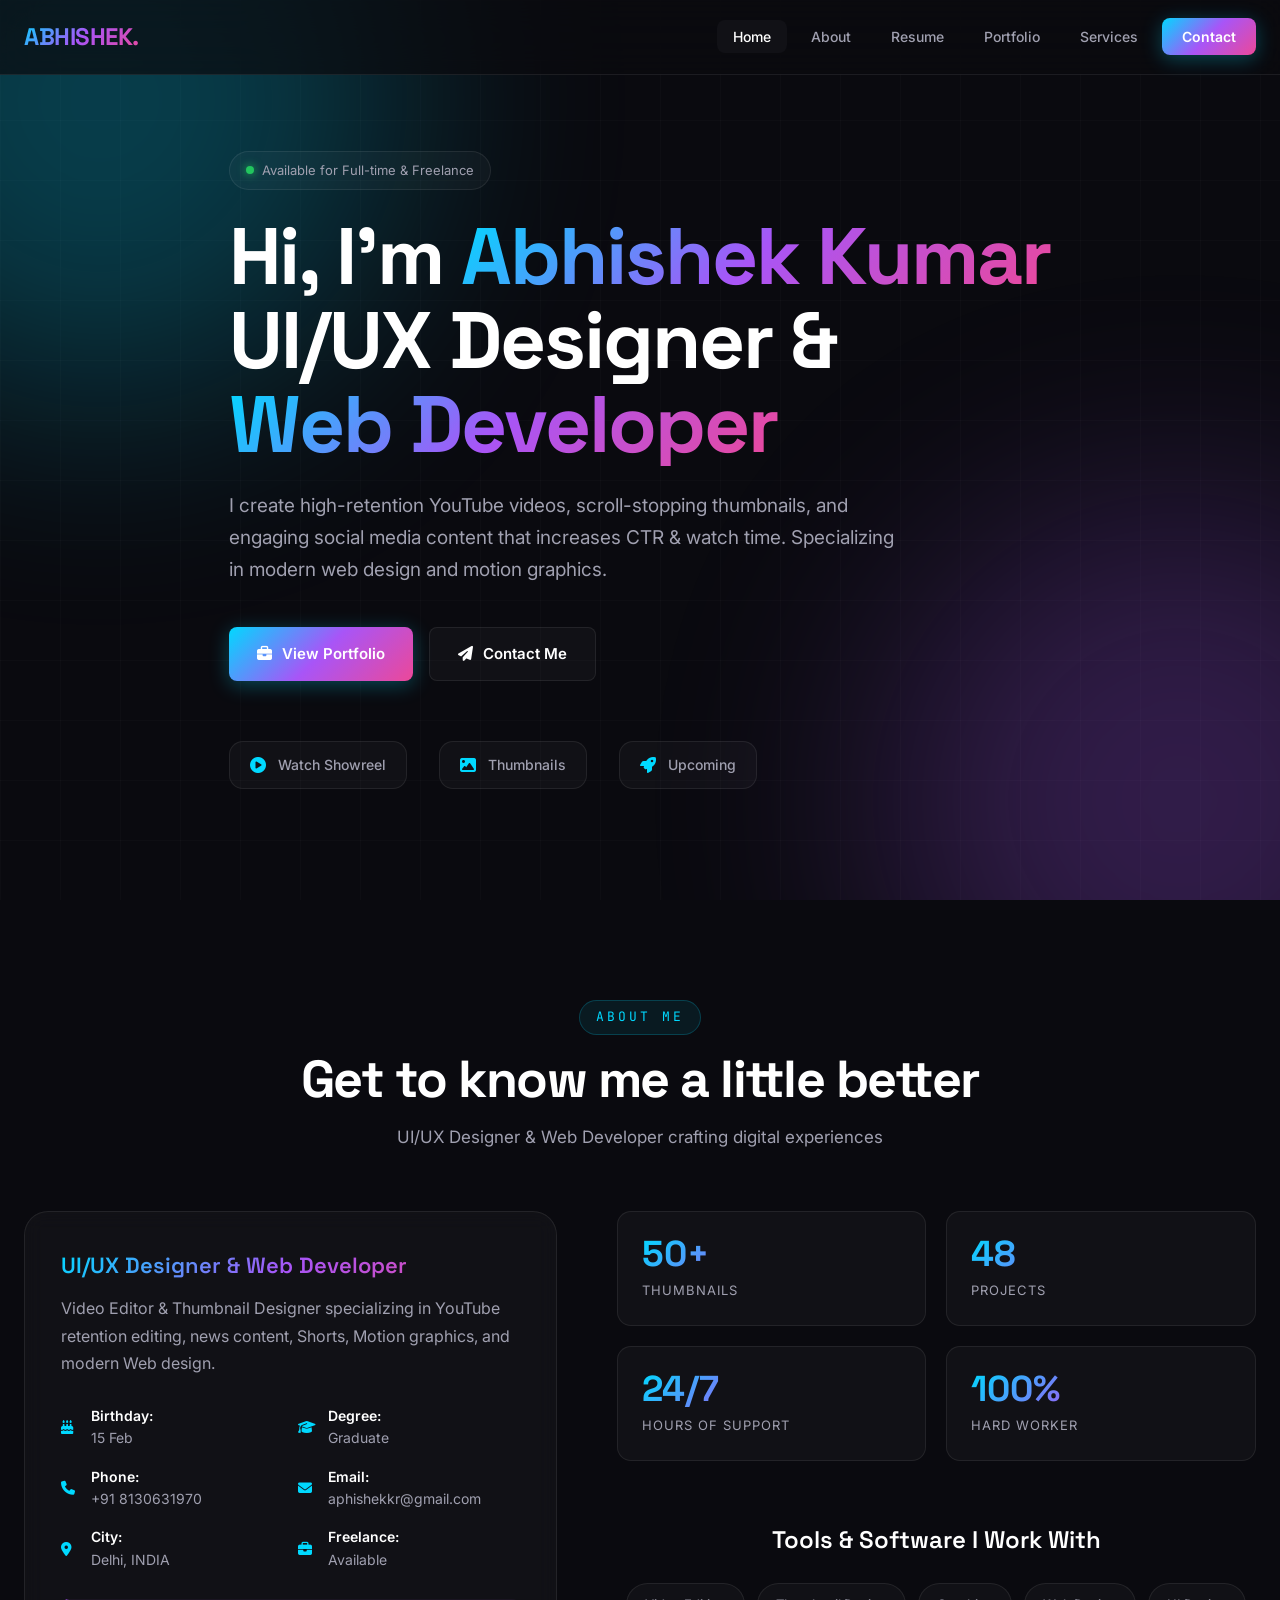
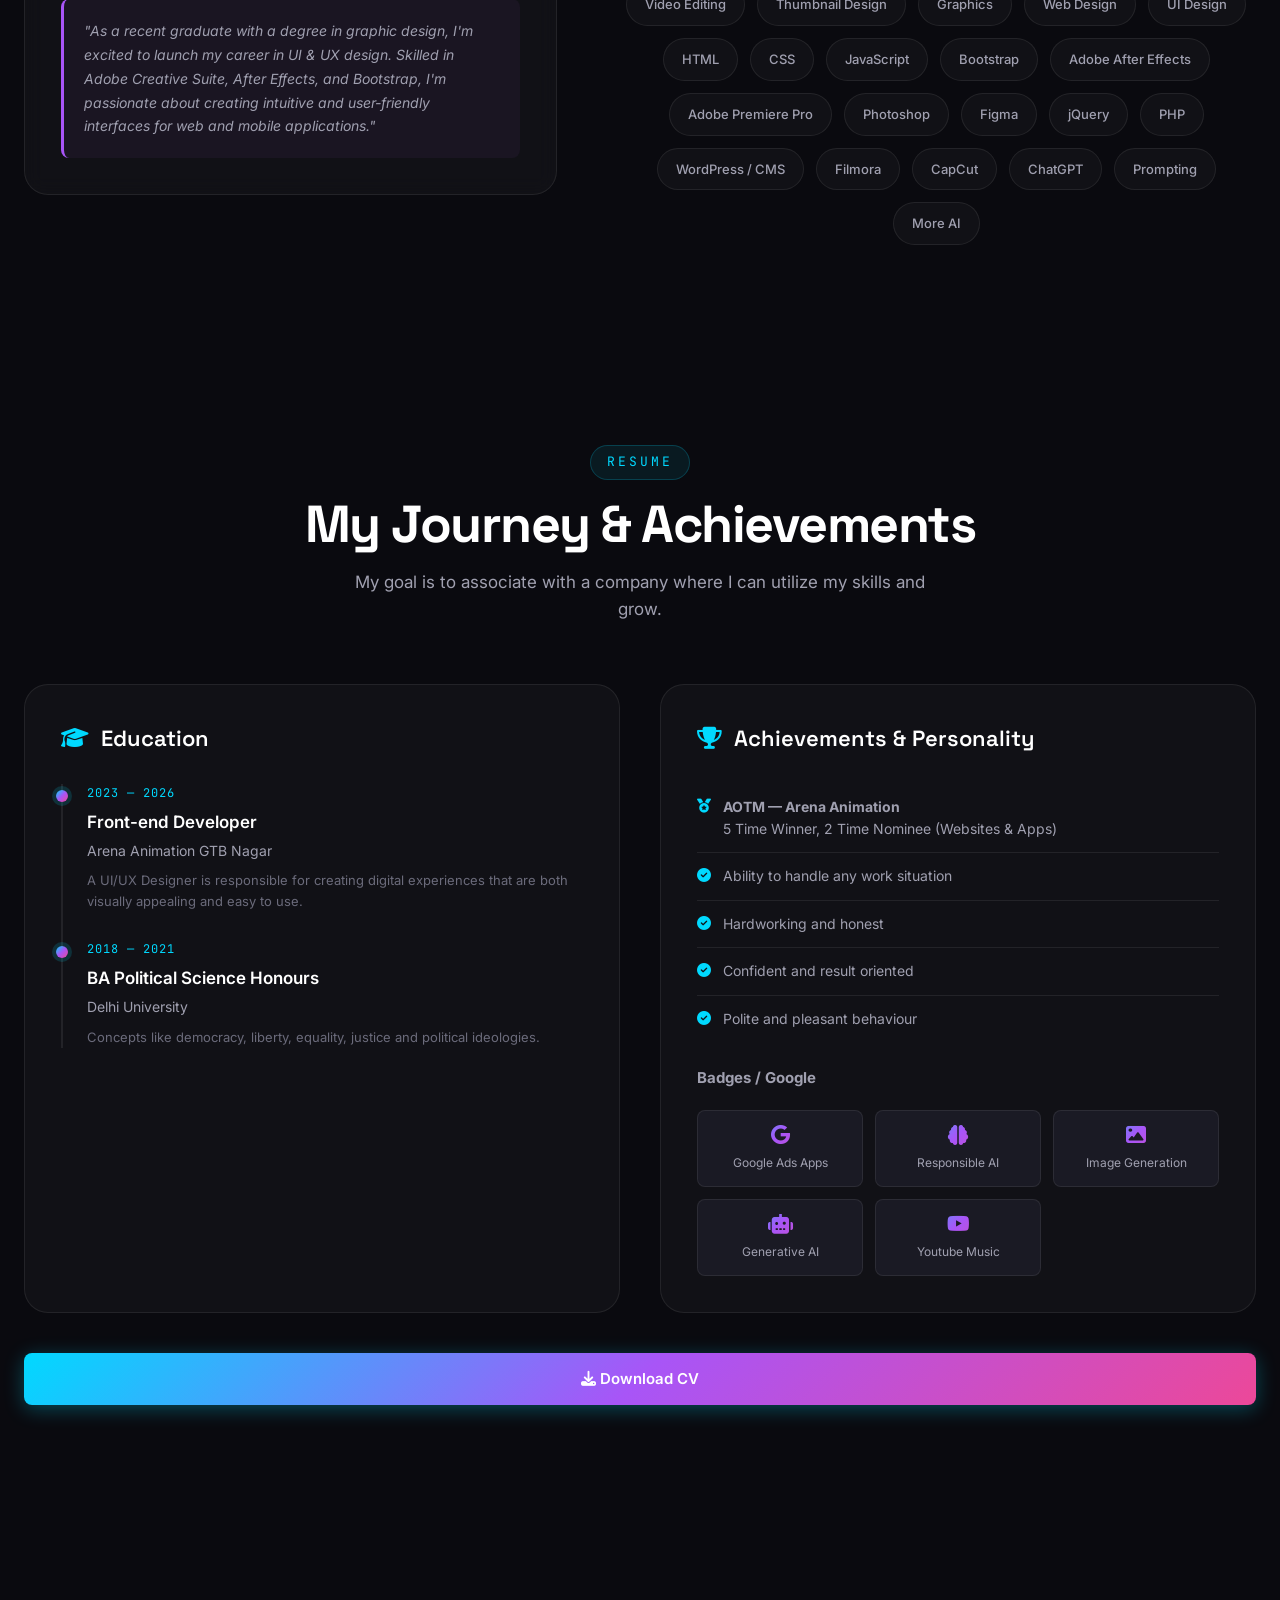
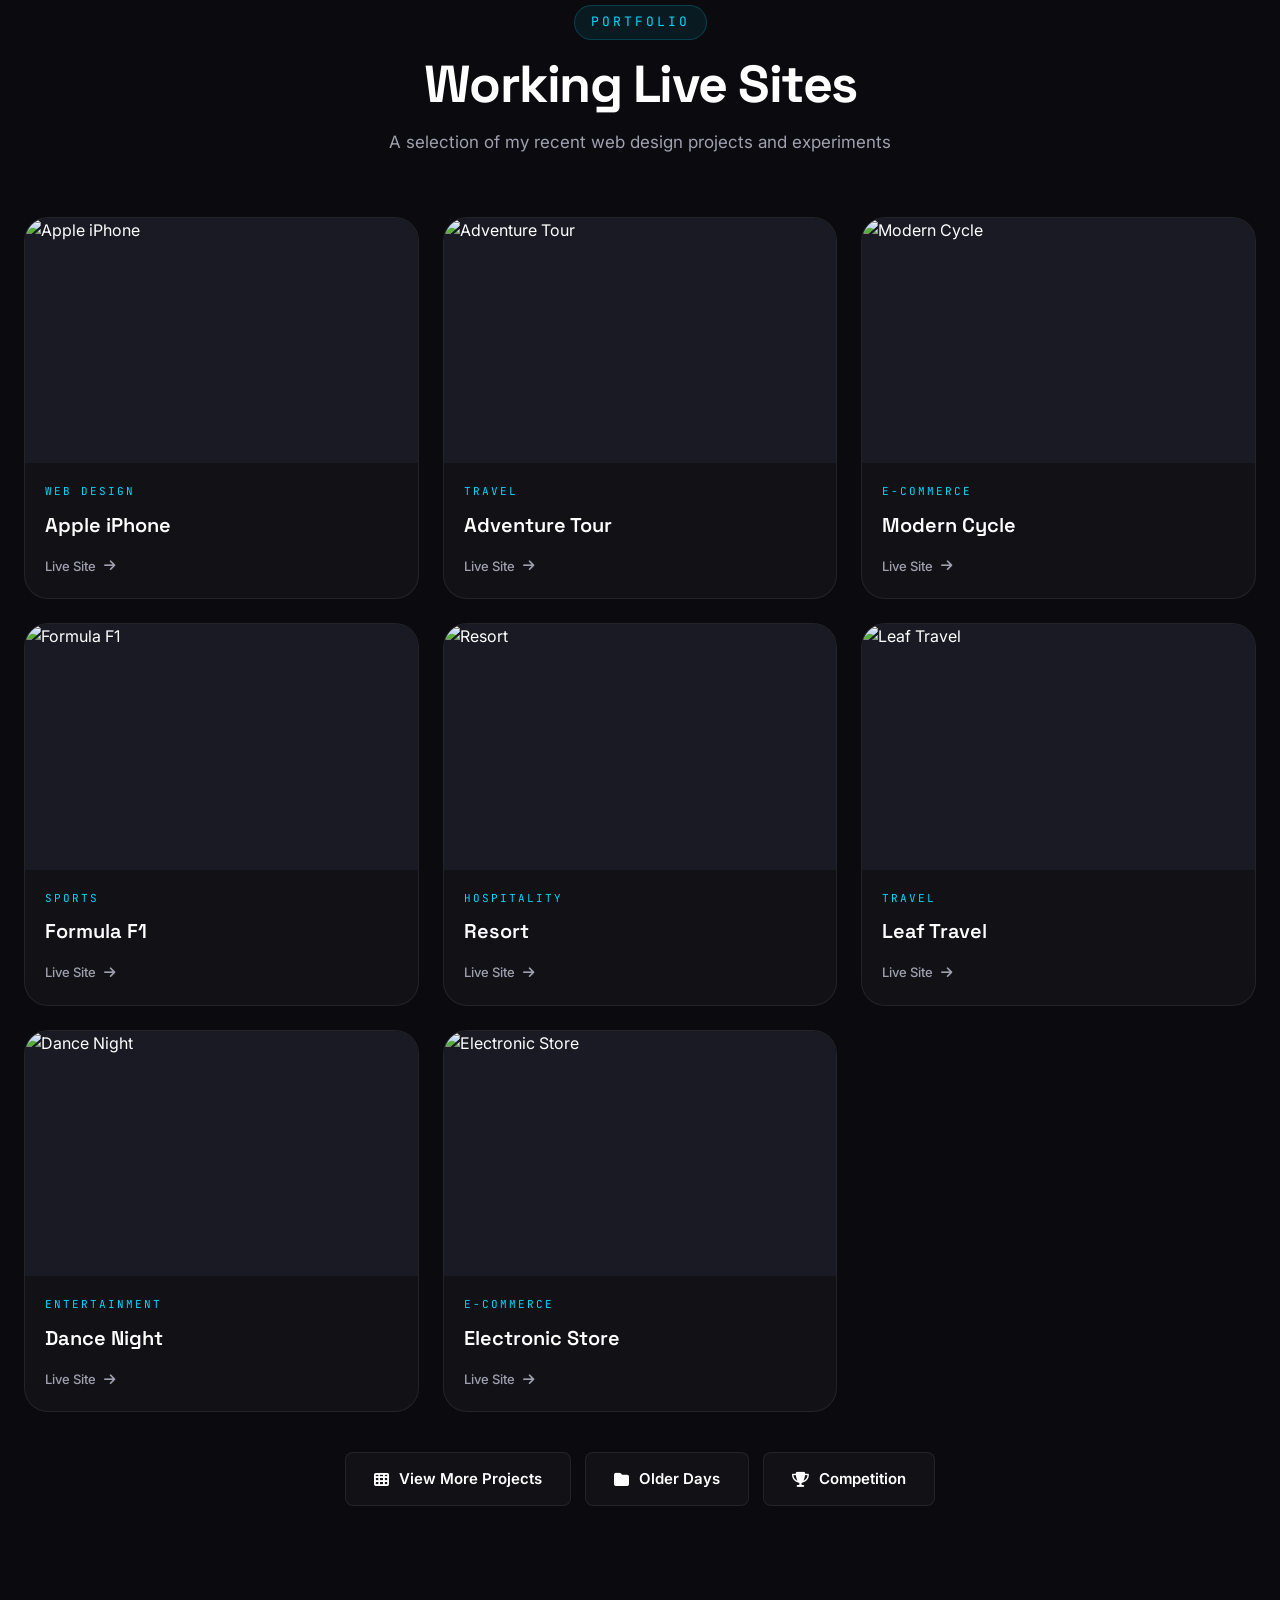
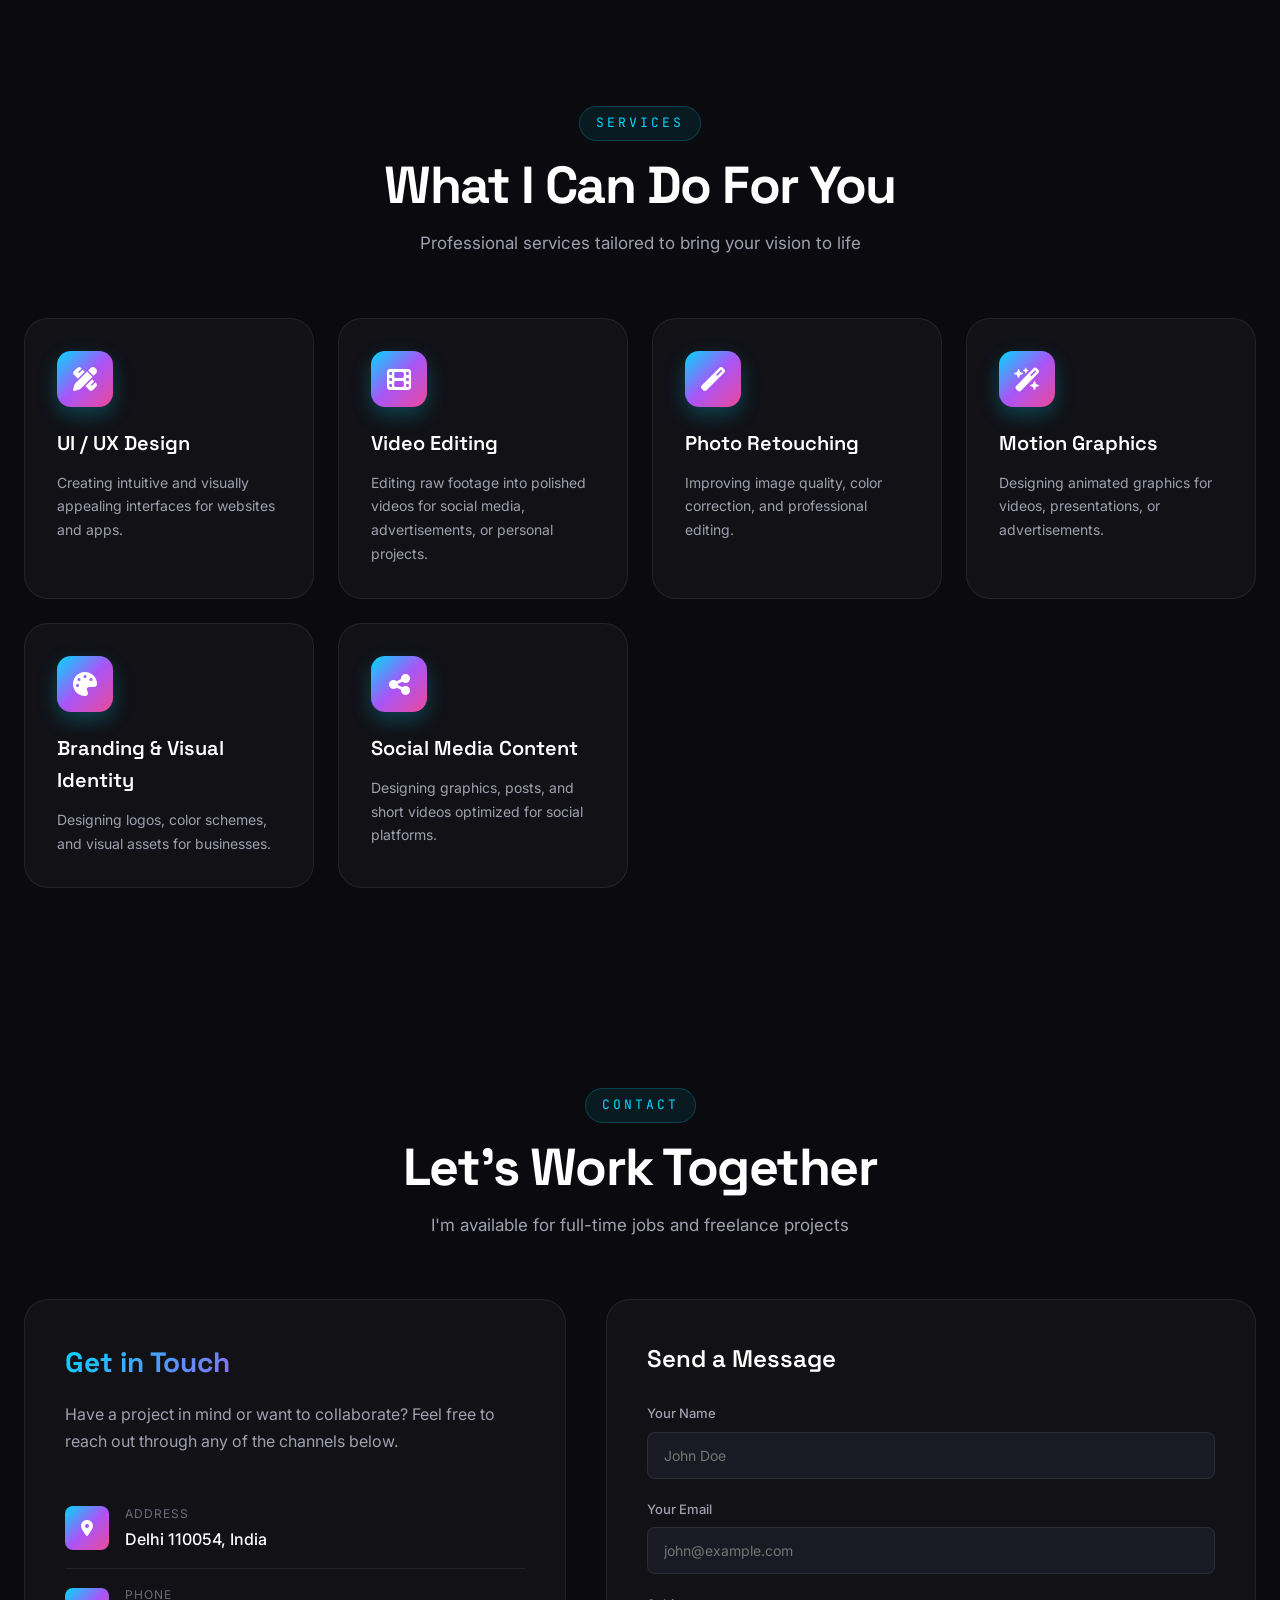
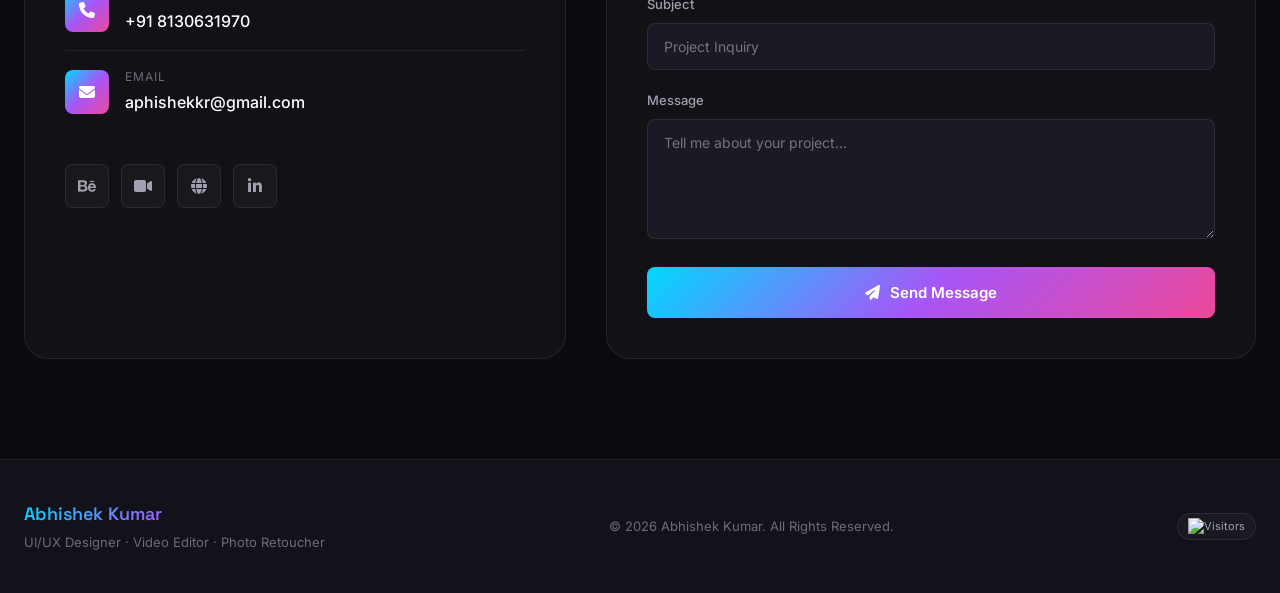
==== commit 2ab0e66d: "Add files via upload" ====
--- a/index.html
+++ b/index.html
@@ -1,668 +1,1824 @@
-﻿<!doctype html>
-<head>
-<title>Profile Page</title>
-
-
- <link href="https://cdn.jsdelivr.net/npm/bootstrap@5.3.3/dist/css/bootstrap.min.css" rel="stylesheet" integrity="sha384-QWTKZyjpPEjISv5WaRU9OFeRpok6YctnYmDr5pNlyT2bRjXh0JMhjY6hW+ALEwIH" crossorigin="anonymous">
-
-<link rel="stylesheet"a href="inde.css"></a>
-
-<link href="images/48.jpg" rel="icon">
-
-
-</head>
-
-
-<body>
-
-
-  <nav class="navbar navbar-expand-lg bg-body-tertiary">
-    <div class="container-fluid bg-light ">
-        <a class="navbar-brand" href="#">
-            <img src="images/cross.png" alt="logo" width="50" height="50" class="d-inline-block align-text-top">
-        </a>
-    
-        <button class="navbar-toggler" type="button" data-bs-toggle="collapse" data-bs-target="#navbarSupportedContent" aria-controls="navbarSupportedContent" aria-expanded="false" aria-label="Toggle navigation">
-            <span class="navbar-toggler-icon"></span>
-          </button>
-          <div class="collapse navbar-collapse" id="navbarSupportedContent">
-            <ul class="navbar-nav me-auto mb-2 mb-lg-0">
-              <li class="nav-item">
-                <a class="nav-link active" aria-current="page" href="index.html">Home</a>
-              </li>
-              <li class="nav-item">
-                <a class="nav-link" href="#about">About</a>
-              </li>
-              <li class="nav-item dropdown">
-                <a class="nav-link dropdown-toggle" href="#project" role="button" data-bs-toggle="dropdown" aria-expanded="false">
-                  Projects
-                </a>
-                <ul class="dropdown-menu">
-                  <li><a class="dropdown-item" href="proj.html">AOTM</a></li>
-                  <li><a class="dropdown-item" href="aotm.html">Winning</a></li>
-                  <li><hr class="dropdown-divider"></li>
-                  <li><a class="dropdown-item" href="prcp.html">Classroom Pages</a></li>
-                </ul>
-              </li>
-              <li class="nav-item text-success">
-                <a class="nav-link" href="prcp.html">Classroom Pages</a>
-              </li>
-              <li class="nav-item">
-                <a class="nav-link disabled" aria-disabled="true">Upcoming</a>
-              </li>
-            </ul>
-            <form class="d-flex" role="search">
-              <input class="form-control me-2" type="search" placeholder="Search" aria-label="Search">
-              <button class="btn btn-outline-success" type="submit">Search</button>
-            </form>
-          </div>
-        </div>
-      </nav>
-
-     
-
- 
-    <br>
-
-    
-
-
-    <section id="hero" class="hero section light-background">
-
-      <div class="container">
-        <div class="row gy-4 justify-content-center justify-content-lg-between">
-          <div class="col-lg-5 order-2 order-lg-1 d-flex flex-column justify-content-center">
-            <h1 data-aos="fade-up">Abhishek Kumar<br>UI UX Designer</h1>
-            <p class="lead" data-aos="fade-up" data-aos-delay="100">I'm a UX/UI Designer with a background in Psychology, which gives me a unique edge in empathizing with users and improving their experience through design.
-            </p>
-            <div class="d-flex" data-aos="fade-up" data-aos-delay="200">
-              <a href="#project" class="btn-get-started">Projects</a>
-              <a href="#about" class="glightbox btn-watch-video d-flex align-items-center"><i class="bi bi-play-circle"></i><span>About<div class="spinner-grow spinner-grow-sm link-success link-underline-opacity-100-hover">
-
-
-              </div></span></a>
-            </div>
-          </div>
-          <div class="col-lg-5 order-1 order-lg-2 hero-img" data-aos="zoom-out">
-            <img src="images/nn2.png" class="img-fluid animated" alt="">
-          </div>
-        </div>
-      </div>
-    
-    </section>
-
-
-
-
-</body>
-
-
-
-<div id="mask">
-  <div id="news">As a recent graduate with a degree in graphic
-    design, I'm excited to launch my career in UX
-    & UI design.Skilled In Video Editing,Plugins,Animations ,Soft Touch with Design and Website Making.
-  </div>
-  </div>
-
-</body>
-
-
-
-</body>
-
-
-<p>
-
-<div class="name">
-  <mark>
-Abhishek Kumar</mark>
-<a name="about">
-
-
-
-
-</div>
-
-
-<br>
-
-<div id="conti">
-
-
-  <div class="row g-0 text-center">
-    <p class="lead col-sm-6 col-md-8">My research experience has refined my problem-solving skills and user insights. I'm constantly seeking new ways to learn and grow through real-world experiences.
-  </p>
-
-  
-
-
- <div class="row">
-  <div class="col-lg-4 ms-auto"><p class="lead">"As a recent graduate with a degree in graphic
-    design, I'm excited to launch my career in UX
-    & UI design.</p></div>
-  <div class="col-lg-4 me-auto"><p class="lead">Skilled in Adobe
-    Creative Suite, Sketch, and InVision, I'm
-    passionate about creating intuitive and
-    user-friendly interfaces for web and mobile
-    applications.</p></div>
-
-    
-
-
- </div>
-
- 
-</a>
-
-
-
-</body>
-
-
-
-
-
-
-<body>
-  <a name="behance">
-
-
-    
-    <img src="images/6.jpg" id="pic">
-    <br>
-    <input type="range" min="0" max="6" id="myslider">
-   
-   
-    <script>
-    
-     var mycolor=["red","blue","green","orange","teal","brown"]
-     
-    
-     var plist =["5.jpg","6.jpg","7.jpg","8.jpg","9.jpg","gif3.gif","gif8.gif"]
-   
-     var p = document.getElementById("pic")
-   
-     var s = document.getElementById("myslider")
-   
-     s.onchange = function()
-     {
-       p.src="images/"+plist[s.value]
-     }
-   
-    </script>
-
-<button class="btn btn-outline-info text-center w-25" href="http://youtube.com">Click</a></button>
-
-
-
-</a>
-
-<br>
-<br>
-<hr style="text-align:left;color:green;width:60%; size:9;"/></hr>
-
-
-<a name="skill"></a>
-
-  <h1 style="text-align: center;font-size: 50px;font-family: 'Franklin Gothic Medium', 'Arial Narrow', Arial, sans-serif;">Hobbies<div class="spinner-grow spinner-grow-sm link-warning">
-
-
-  </div></h1>
-
-
-
- <br>
- <br>
-
-
-<div class="container px-4 text-center">
-  <div class="row gx-5">
-      <div class="col ">
-          <div class="p-5"><div class="pi">
-
-            <img src="images/48.jpg" title="Games">
-            <img src="images/23.jpg" title="Anime">
-            <img src="images/gif11.gif" title="Editing">
-            <img src="images/gif.gif" title="One Piece">
-            <img src="images/gif3.gif" title="Phonk Music"></div>
-          </div>
-      </div>
-      <div class="col ">
-          <div class="p-2">Photography Expermenting to Improve my eye for visucal design, Sketching And Drawing illustration to refine my creativity process,Animation And Motion Graphic,Branding Challanges and Actively participating in online design challenges to develop my test and my design skills
-            
-          </div>
-      </div>
-  </div>
-</div>
-</a>
-
-
-
-
-
-
-
-<br>
-<br>
-<br>
-<hr style="text-align: left;color:green; width: 60%;size: 12;"></hr>
-
-
-
-
-
-
-<a name="project">
-
-<br>
-
-<br>
-
-  <h1 style="text-align: center;font-size: 50px;font-family: 'Franklin Gothic Medium', 'Arial Narrow', Arial, sans-serif;">Projects<div class="spinner-border spinner-border-sm link-success">
-
-
-  </div>
-</h1>
-  
-  <br>
-
-  <br>
-  
-  
-      <section class="projects section-padding" id="section_4">
-        <div class="container">
-            <div class="row">
-    
-                <div class="col-lg-8 col-md-8 col-12 ms-auto">
-                  
-                    <div class="section-title-wrap d-flex justify-content-center align-items-center mb-4">
-                        <img src="images/23.jpg" class="avatar-image img-fluid" alt="">
-
-                </div>
-            </div>
-         
-    
-  
-    
-    
-      
-      <div class="col-lg-4 col-md-6 col-12">
-        <div class="projects-thumb">
-            <div class="projects-info">
-                <small class="projects-tag">Grocery Theme</small>
-    
-                <h3 class="projects-title">AOTM</h3>
-            </div>
-    
-            <a href="https://aphishek1.github.io/grocery/" class="popup-image">
-                <img src="images/7.jpg" class="projects-image img-fluid" alt="">
-            </a>
-        </div>
-    </div>
-    
-    <div class="col-lg-4 col-md-6 col-12">
-        <div class="projects-thumb">
-            <div class="projects-info">
-                <small class="projects-tag">Christmas Theme</small>
-    
-                <h3 class="projects-title">AOTM</h3>
-            </div>
-    
-            <a href="https://aphishek1.github.io/25dec/" class="popup-image">
-                <img src="images/5.jpg" class="projects-image img-fluid" alt="">
-            </a>
-        </div>
-    </div>
-
-
-
-    <div class="col-lg-4 col-md-6 col-12">
-      <div class="projects-thumb">
-          <div class="projects-info">
-              <small class="projects-tag">Event Management</small>
-  
-              <h3 class="projects-title">AOTM</h3>
-          </div>
-  
-          <a href="https://aphishek1.github.io/event/" class="popup-image">
-              <img src="images/7.jpg" class="projects-image img-fluid" alt="">
-          </a>
-      </div>
-  </div>
-    
-    <div class="col-lg-4 col-md-6 col-12">
-        <div class="projects-thumb">
-            <div class="projects-info">
-                <small class="projects-tag">Independece Theme</small>
-    
-                <h3 class="projects-title">AOTM</h3>
-            </div>
-    
-            <a href="https://aphishek1.github.io/15aug/" class="popup-image">
-                <img src="images/5.jpg" class="projects-image img-fluid" alt="">
-            </a>
-        </div>
-       </div>
-     </div>
-  </div>
-</section>
-
-
-
-
-
-
-
-    
-  
-  
-    
-<button class="btn btn-outline-warning w-25 " type="button"><a href="proj.html">Explore More<div class="spinner-border spinner-border-sm">
-</div></a></button>
-
-
-  
-</body>
-
-
-
-<hr style="text-align: left;color:green; width: 60%;size: 9;"></hr>
-
-
-
-
-
-
-<br>
-<br>
-<body>
-
-
-  <div id="bar"><button id="dark">Dark🧐</button><button id="light">light🙂</button>
-    
-      
-      <script>
-    
-       var d =document.getElementById("dark")
-       var l =document.getElementById("light")
-       var m =document.createElement("span")
-       var b =document.getElementById("bl")
-       document.body.appendChild(m)
-    
-        function f1()
-        {
-          if(document.body.style.background="black")
-    
-          {
-            
-            
-            document.body.style="background=black;color:;"
-            
-          }
-          else
-          {
-    
-            
-             document.body.style="background:black;color:white;"
-          }
-      }
-        
-      m.style="transition:0.5s;opacity:0;position:absolute;top:0px;left:0px"
-      
-    
-      d.onclick = function()
-      {
-        document.body.style="background:black;color:white;"
-        var c=document.style.getElementById("conti")
-        document.body.appendChild(c)
-    
-      
-         c.style.background="black"
-         
-
-    
-      }
-       
-      l.onclick =function()
-      {
-        document.body.style="background:;color:;"
-      }
-    
-      d.onmouseover =function(e)
-      {
-        m.style.opacity=1
-        m.style.top =e.pageY+4+"px"
-        m.style.left =e.pageX-20+"px"
-        
-        document.title ="x ="+e.pageX+" y = "+e.pageY
-        d.style.transform="rotate(360deg)"
-    
-      }
-    
-      d.onmouseout =function()
-      {
-        m.style.opacity=0
-      }
-      
-      
-    
-      l.onmouseover = function(e)
-      {
-        m.style.opacity=1
-        m.style.top =e.pageY+5+"px"
-        m.style.left =e.pageX-65+"px"
-        
-        document.title ="x ="+e.pageX+" y ="+e.pageY
-      }
-    
-      l.mouseout =function(e)
-      {
-        m.style.opacity=0
-        
-      }
-    
-      
-    
-     
-      </script>
-
-
-
-
-  <body>
-    <div id="mybox">Time To Time Update</div>
-   </div>
-    
-    
-    <script>
- 
- 
-     var clock = document.getElementById("mybox")
-     document.bgcolor = "Green"
-     clock.style ="box-shadow: 2px 2px 0px gray;text-align:center;color:green;"
-     clock.style.width ="200px"
-     clock.style.height ="22px"
-     clock.style.borderEndStartRadius="10px"
-     clock.style.borderRadius="8px"
-     var d
- 
-     function show()
-     {
-      d = new Date()
-      clock.innerHTML=d.toLocaleTimeString()
-     }
- 
-     var t = setInterval("show()",1000)
-     function stopclock()
-     {
-       clearInterval(t)
-     }
- 
-     function starclock()
-     {
-      t = setInterval("show()",1000)
-     }
- 
-  </script>
- 
- 
-</body>
-
-
-<div id="topad" >
-  Update In Progress
-</div>
-
-
-<div class="progress-container">
-  <div class="progress-bar" id="progressBar">Hello Nice To See You</div>
-</div>
-
-<button onclick="startProgress() ">Start</button>
-
-
-<script>
-  function startProgress(){
-      var progressBar = document.getElementById("progressBar");
-      var width = 0;
-
-      var interval = setInterval(function(){
-          if (width >=100) {
-              clearInterval(interval);
-          } else {
-              width++;
-              progressBar.style.width = width + '%';
-          }
-      } ,50)
-  }
-</script>
-
-
-
-</body>
-
-
-<div class="container fs-5">
-
-  <nav aria-label="breadcrumb">
-      <ol class="breadcrumb">
-          <li class="breadcrumb-item active" aria-current="page">Home</li>
-          
-      </ol>
-  </nav>
-  
-  
-  
-  <nav aria-label="breadcrumb">
-      <ol class="breadcrumb">
-          <li class="breadcrumb-item active" aria-current="page"><a href="#">HTML</a></li>
-          <li class="breadcrumb-item active" aria-current="page"><a href="#">Shopping Card</a></li>
-      </ol>
-  </nav>
-  
-  
-  
-  <nav style="--bs-breadcrumb-divider: '';" aria-label="breadcrumb">
-      <ol class="breadcrumb">
-          <li class="breadcrumb-item active outline-danger"><a href="website full interactive.html">Photo Gallery</a></li>
-          <li class="breadcrumb-item active" aria-current="page">Insta</li>
-      </ol>
-  </nav>
-  
-  
-  <nav style="--bs-breadcrumb-divider: '👌';">
-      <ol class="breadcrumb">
-          <li class="breadcrumb-item active"><a href="https://rumble.com/c/c-6816266">Edits</a></li>
-          <li class="breadcrumb-item active" aria-current="page"><a href="https://aphishek1.github.io/boot/car.html">Carasoul</a></li>
-      </ol>
-  </nav>
-  
-  
-  </div>
-
-  <nav aria-label="...">
-    <ul class="pagination">
-        <li class="page-item disabled">
-            <a class="page-link">Previous</a>
-        </li>
-        <li class="page-item" aria-current="page"><a class="page-link" href="index.html">Recent page</a></li>
-        <li class="page-item active">
-            <a class="page-link" href="https://aphishek1.github.io/view1/">Older version</a>
-        </li>    
-        <li class="page-item disabled">
-          <a class="page-link">Next</a>
-      </li>
-        
-    </ul>
-</nav>
-
-
-
-  
-
-<br>
-
-<body>
-  <footer class="footer">
-      <div class="cont">
-          <div class="row">
-              <div class="footer-col">
-                  <h1>CopyRight</h1>
-                  <ul>
-                      <li>
-                          <a href="#">Deatils</a>
-                          <a href="#">Students</a>
-                          <a href="#">Rules</a>
-                          <a href="#">Deals</a>
-                      </li>
-                  </ul>
-              </div>
-
-              <div class="footer-col">
-                  <h1>Get Help</h1>
-                  <ul>
-                      <li>
-                          <a href="#">FAQ</a>
-                          <a href="#">Ideas</a>
-                          <a href="#">Returns</a>
-                          <a href="#">Review</a>
-                      </li>
-                  </ul>
-              </div>
-
-
-              <div class="footer-col">
-                  <h1>Social Links</h1>
-                  <div class="social">
-                  <ul>
-                    <li>
-                          <a href="https://www.instagram.com/arenadelhi/">AA<i class="fa-brands fa-instagram"></i></a>
-                          <a href="https://rumble.com/c/c-6816266/">VC<i class="fa-brands fa-square-youtube"></i></a>
-                          <a href="https://www.google.com/maps/embed?pb=!1m18!1m12!1m3!1d28669072.43245368!2d40.291162700000015!3d28.700334999999995!2m3!1f0!2f0!3f0!3m2!1i1024!2i768!4f13.1!3m3!1m2!1s0x390cfdee23a9f1fd%3A0x7eeb2fefc55b4be6!2sArena%20Animation!5e0!3m2!1sen!2sin!4v1730086863240!5m2!1sen!2sin">Map</a>
-                          <a href="https://maps.app.goo.gl/YxRGJ4b4n7cjEhbT8/">R</a>
-                    </li>
-                  </ul>
-                  
-                 </div>
-              </div>
-          </div>
-      </div>
-  </footer>
-  
-
-
-
-
-    <script src="https://cdn.jsdelivr.net/npm/bootstrap@5.3.3/dist/js/bootstrap.bundle.min.js" integrity="sha384-YvpcrYf0tY3lHB60NNkmXc5s9fDVZLESaAA55NDzOxhy9GkcIdslK1eN7N6jIeHz" crossorigin="anonymous"></script>
-
-
-
-</body>
-
-
-
-
-</html>
-
-
+<!DOCTYPE html>
+<html lang="en">
+<head>
+<meta charset="UTF-8" />
+<meta name="viewport" content="width=device-width, initial-scale=1.0" />
+<title>Abhishek Kumar — UI/UX Designer & Web Developer</title>
+<meta name="description" content="Abhishek Kumar — UI/UX Designer, Web Developer, Video Editor & Thumbnail Designer based in Delhi, India." />
+
+<!-- Fonts -->
+<link rel="preconnect" href="https://fonts.googleapis.com">
+<link rel="preconnect" href="https://fonts.gstatic.com" crossorigin>
+<link href="https://fonts.googleapis.com/css2?family=Space+Grotesk:wght@400;500;600;700&family=Inter:wght@300;400;500;600;700;800&family=JetBrains+Mono:wght@400;500&display=swap" rel="stylesheet">
+
+<!-- Icons -->
+<link rel="stylesheet" href="https://cdnjs.cloudflare.com/ajax/libs/font-awesome/6.5.1/css/all.min.css">
+
+<style>
+/* ============ RESET & BASE ============ */
+*, *::before, *::after {
+  margin: 0;
+  padding: 0;
+  box-sizing: border-box;
+}
+
+:root {
+  --bg-primary: #0a0a0f;
+  --bg-secondary: #12121a;
+  --bg-tertiary: #1a1a24;
+  --text-primary: #ffffff;
+  --text-secondary: #a0a0b0;
+  --text-muted: #6b6b7b;
+  --accent-primary: #00d9ff;
+  --accent-secondary: #a855f7;
+  --accent-tertiary: #ec4899;
+  --gradient-primary: linear-gradient(135deg, #00d9ff 0%, #a855f7 50%, #ec4899 100%);
+  --gradient-secondary: linear-gradient(135deg, #a855f7 0%, #ec4899 100%);
+  --gradient-dark: linear-gradient(180deg, #0a0a0f 0%, #12121a 100%);
+  --border-color: rgba(255, 255, 255, 0.08);
+  --border-hover: rgba(255, 255, 255, 0.15);
+  --glass-bg: rgba(255, 255, 255, 0.03);
+  --glass-border: rgba(255, 255, 255, 0.08);
+  --shadow-glow: 0 0 40px rgba(0, 217, 255, 0.15);
+  --shadow-purple: 0 0 40px rgba(168, 85, 247, 0.2);
+  --radius-sm: 8px;
+  --radius-md: 14px;
+  --radius-lg: 24px;
+  --radius-xl: 32px;
+  --transition: all 0.4s cubic-bezier(0.4, 0, 0.2, 1);
+}
+
+html {
+  scroll-behavior: smooth;
+  scroll-padding-top: 80px;
+}
+
+body {
+  font-family: 'Inter', sans-serif;
+  background: var(--bg-primary);
+  color: var(--text-primary);
+  line-height: 1.6;
+  overflow-x: hidden;
+  position: relative;
+}
+
+/* ============ ANIMATED BACKGROUND ============ */
+.bg-grid {
+  position: fixed;
+  inset: 0;
+  background-image: 
+    linear-gradient(rgba(255,255,255,0.02) 1px, transparent 1px),
+    linear-gradient(90deg, rgba(255,255,255,0.02) 1px, transparent 1px);
+  background-size: 60px 60px;
+  z-index: -2;
+  pointer-events: none;
+}
+
+.bg-gradient-orbs {
+  position: fixed;
+  inset: 0;
+  z-index: -1;
+  pointer-events: none;
+  overflow: hidden;
+}
+
+.bg-gradient-orbs::before,
+.bg-gradient-orbs::after {
+  content: '';
+  position: absolute;
+  width: 600px;
+  height: 600px;
+  border-radius: 50%;
+  filter: blur(120px);
+  opacity: 0.25;
+  animation: floatOrb 20s ease-in-out infinite;
+}
+
+.bg-gradient-orbs::before {
+  background: var(--accent-primary);
+  top: -200px;
+  left: -200px;
+}
+
+.bg-gradient-orbs::after {
+  background: var(--accent-secondary);
+  bottom: -200px;
+  right: -200px;
+  animation-delay: -10s;
+}
+
+@keyframes floatOrb {
+  0%, 100% { transform: translate(0, 0) scale(1); }
+  33% { transform: translate(100px, -50px) scale(1.1); }
+  66% { transform: translate(-50px, 100px) scale(0.9); }
+}
+
+/* ============ SCROLLBAR ============ */
+::-webkit-scrollbar { width: 10px; }
+::-webkit-scrollbar-track { background: var(--bg-primary); }
+::-webkit-scrollbar-thumb {
+  background: var(--gradient-primary);
+  border-radius: 10px;
+}
+
+/* ============ SELECTION ============ */
+::selection {
+  background: var(--accent-secondary);
+  color: white;
+}
+
+/* ============ CONTAINER ============ */
+.container {
+  max-width: 1280px;
+  margin: 0 auto;
+  padding: 0 24px;
+}
+
+/* ============ NAVIGATION ============ */
+.navbar {
+  position: fixed;
+  top: 0;
+  left: 0;
+  right: 0;
+  z-index: 1000;
+  padding: 18px 0;
+  background: rgba(10, 10, 15, 0.7);
+  backdrop-filter: blur(20px);
+  -webkit-backdrop-filter: blur(20px);
+  border-bottom: 1px solid var(--border-color);
+  transition: var(--transition);
+}
+
+.navbar.scrolled {
+  padding: 12px 0;
+  background: rgba(10, 10, 15, 0.9);
+}
+
+.nav-container {
+  max-width: 1280px;
+  margin: 0 auto;
+  padding: 0 24px;
+  display: flex;
+  align-items: center;
+  justify-content: space-between;
+}
+
+.logo {
+  font-family: 'Space Grotesk', sans-serif;
+  font-size: 24px;
+  font-weight: 700;
+  background: var(--gradient-primary);
+  -webkit-background-clip: text;
+  background-clip: text;
+  -webkit-text-fill-color: transparent;
+  text-decoration: none;
+  letter-spacing: -0.5px;
+  position: relative;
+}
+
+.logo::before {
+  content: '';
+  position: absolute;
+  left: 0;
+  bottom: -4px;
+  width: 100%;
+  height: 2px;
+  background: var(--gradient-primary);
+  transform: scaleX(0);
+  transform-origin: right;
+  transition: transform 0.4s ease;
+}
+
+.logo:hover::before {
+  transform: scaleX(1);
+  transform-origin: left;
+}
+
+.nav-links {
+  display: flex;
+  gap: 8px;
+  list-style: none;
+  align-items: center;
+}
+
+.nav-links a {
+  color: var(--text-secondary);
+  text-decoration: none;
+  font-size: 14px;
+  font-weight: 500;
+  padding: 8px 16px;
+  border-radius: var(--radius-sm);
+  transition: var(--transition);
+  position: relative;
+}
+
+.nav-links a:hover {
+  color: var(--text-primary);
+  background: var(--glass-bg);
+}
+
+.nav-links a.active {
+  color: var(--text-primary);
+  background: var(--glass-bg);
+}
+
+.nav-cta {
+  padding: 10px 20px !important;
+  background: var(--gradient-primary) !important;
+  color: white !important;
+  border-radius: var(--radius-sm) !important;
+  font-weight: 600 !important;
+  box-shadow: 0 4px 20px rgba(0, 217, 255, 0.3);
+}
+
+.nav-cta:hover {
+  transform: translateY(-2px);
+  box-shadow: 0 6px 25px rgba(0, 217, 255, 0.4) !important;
+}
+
+.menu-toggle {
+  display: none;
+  background: none;
+  border: none;
+  color: var(--text-primary);
+  font-size: 24px;
+  cursor: pointer;
+}
+
+/* ============ HERO SECTION ============ */
+.hero {
+  min-height: 100vh;
+  display: flex;
+  align-items: center;
+  padding: 120px 0 80px;
+  position: relative;
+}
+
+.hero-content {
+  max-width: 900px;
+}
+
+.hero-badge {
+  display: inline-flex;
+  align-items: center;
+  gap: 8px;
+  padding: 8px 16px;
+  background: var(--glass-bg);
+  border: 1px solid var(--glass-border);
+  border-radius: 100px;
+  font-size: 13px;
+  color: var(--text-secondary);
+  margin-bottom: 24px;
+  animation: fadeInUp 0.8s ease;
+}
+
+.hero-badge .dot {
+  width: 8px;
+  height: 8px;
+  background: #22c55e;
+  border-radius: 50%;
+  box-shadow: 0 0 10px #22c55e;
+  animation: pulse 2s infinite;
+}
+
+@keyframes pulse {
+  0%, 100% { opacity: 1; }
+  50% { opacity: 0.5; }
+}
+
+.hero h1 {
+  font-family: 'Space Grotesk', sans-serif;
+  font-size: clamp(40px, 7vw, 80px);
+  font-weight: 700;
+  line-height: 1.05;
+  letter-spacing: -2px;
+  margin-bottom: 24px;
+  animation: fadeInUp 0.8s ease 0.1s both;
+}
+
+.hero h1 .gradient-text {
+  background: var(--gradient-primary);
+  -webkit-background-clip: text;
+  background-clip: text;
+  -webkit-text-fill-color: transparent;
+  display: inline-block;
+}
+
+.hero-subtitle {
+  font-size: clamp(16px, 2vw, 19px);
+  color: var(--text-secondary);
+  max-width: 680px;
+  margin-bottom: 40px;
+  line-height: 1.7;
+  animation: fadeInUp 0.8s ease 0.2s both;
+}
+
+.hero-buttons {
+  display: flex;
+  gap: 16px;
+  flex-wrap: wrap;
+  margin-bottom: 60px;
+  animation: fadeInUp 0.8s ease 0.3s both;
+}
+
+.btn {
+  display: inline-flex;
+  align-items: center;
+  gap: 10px;
+  padding: 14px 28px;
+  border-radius: var(--radius-sm);
+  font-size: 15px;
+  font-weight: 600;
+  text-decoration: none;
+  transition: var(--transition);
+  cursor: pointer;
+  border: none;
+  font-family: inherit;
+}
+
+.btn-primary {
+  background: var(--gradient-primary);
+  color: white;
+  box-shadow: 0 4px 20px rgba(0, 217, 255, 0.3);
+}
+
+.btn-primary:hover {
+  transform: translateY(-3px);
+  box-shadow: 0 8px 30px rgba(0, 217, 255, 0.5);
+}
+
+.btn-secondary {
+  background: var(--glass-bg);
+  color: var(--text-primary);
+  border: 1px solid var(--border-color);
+}
+
+.btn-secondary:hover {
+  background: var(--border-hover);
+  transform: translateY(-3px);
+}
+
+.hero-showreel {
+  display: flex;
+  gap: 32px;
+  flex-wrap: wrap;
+  animation: fadeInUp 0.8s ease 0.4s both;
+}
+
+.showreel-item {
+  display: flex;
+  align-items: center;
+  gap: 12px;
+  color: var(--text-secondary);
+  text-decoration: none;
+  font-size: 14px;
+  font-weight: 500;
+  padding: 12px 20px;
+  background: var(--glass-bg);
+  border: 1px solid var(--glass-border);
+  border-radius: var(--radius-md);
+  transition: var(--transition);
+}
+
+.showreel-item:hover {
+  color: var(--text-primary);
+  border-color: var(--accent-primary);
+  transform: translateY(-2px);
+  box-shadow: var(--shadow-glow);
+}
+
+.showreel-item i {
+  color: var(--accent-primary);
+  font-size: 16px;
+}
+
+@keyframes fadeInUp {
+  from {
+    opacity: 0;
+    transform: translateY(30px);
+  }
+  to {
+    opacity: 1;
+    transform: translateY(0);
+  }
+}
+
+/* ============ SECTION COMMON ============ */
+section {
+  padding: 100px 0;
+  position: relative;
+}
+
+.section-header {
+  margin-bottom: 60px;
+  text-align: center;
+}
+
+.section-label {
+  display: inline-block;
+  font-family: 'JetBrains Mono', monospace;
+  font-size: 13px;
+  color: var(--accent-primary);
+  text-transform: uppercase;
+  letter-spacing: 3px;
+  margin-bottom: 16px;
+  padding: 6px 16px;
+  background: rgba(0, 217, 255, 0.08);
+  border: 1px solid rgba(0, 217, 255, 0.2);
+  border-radius: 100px;
+}
+
+.section-title {
+  font-family: 'Space Grotesk', sans-serif;
+  font-size: clamp(32px, 5vw, 52px);
+  font-weight: 700;
+  letter-spacing: -1.5px;
+  line-height: 1.1;
+  margin-bottom: 16px;
+}
+
+.section-subtitle {
+  font-size: 17px;
+  color: var(--text-secondary);
+  max-width: 600px;
+  margin: 0 auto;
+}
+
+/* ============ ABOUT SECTION ============ */
+.about-grid {
+  display: grid;
+  grid-template-columns: 1fr 1.2fr;
+  gap: 60px;
+  align-items: start;
+}
+
+.about-card {
+  background: var(--glass-bg);
+  border: 1px solid var(--glass-border);
+  border-radius: var(--radius-lg);
+  padding: 36px;
+  backdrop-filter: blur(10px);
+  position: sticky;
+  top: 100px;
+}
+
+.about-role {
+  font-family: 'Space Grotesk', sans-serif;
+  font-size: 22px;
+  font-weight: 600;
+  margin-bottom: 12px;
+  background: var(--gradient-primary);
+  -webkit-background-clip: text;
+  background-clip: text;
+  -webkit-text-fill-color: transparent;
+}
+
+.about-desc {
+  color: var(--text-secondary);
+  margin-bottom: 28px;
+  line-height: 1.7;
+}
+
+.about-info {
+  display: grid;
+  grid-template-columns: 1fr 1fr;
+  gap: 16px;
+  margin-bottom: 28px;
+}
+
+.info-item {
+  display: flex;
+  align-items: center;
+  gap: 10px;
+  font-size: 14px;
+}
+
+.info-item i {
+  color: var(--accent-primary);
+  width: 20px;
+}
+
+.info-item strong {
+  color: var(--text-primary);
+  font-weight: 600;
+  margin-right: 6px;
+}
+
+.info-item span {
+  color: var(--text-secondary);
+}
+
+.about-quote {
+  font-style: italic;
+  color: var(--text-secondary);
+  padding: 20px;
+  border-left: 3px solid var(--accent-secondary);
+  background: rgba(168, 85, 247, 0.05);
+  border-radius: var(--radius-sm);
+  font-size: 14px;
+  line-height: 1.7;
+}
+
+.stats-grid {
+  display: grid;
+  grid-template-columns: repeat(2, 1fr);
+  gap: 20px;
+}
+
+.stat-card {
+  background: var(--glass-bg);
+  border: 1px solid var(--glass-border);
+  border-radius: var(--radius-md);
+  padding: 24px;
+  transition: var(--transition);
+  position: relative;
+  overflow: hidden;
+}
+
+.stat-card::before {
+  content: '';
+  position: absolute;
+  top: 0;
+  left: 0;
+  width: 100%;
+  height: 2px;
+  background: var(--gradient-primary);
+  transform: scaleX(0);
+  transform-origin: left;
+  transition: transform 0.4s ease;
+}
+
+.stat-card:hover::before {
+  transform: scaleX(1);
+}
+
+.stat-card:hover {
+  transform: translateY(-4px);
+  border-color: var(--border-hover);
+}
+
+.stat-number {
+  font-family: 'Space Grotesk', sans-serif;
+  font-size: 36px;
+  font-weight: 700;
+  background: var(--gradient-primary);
+  -webkit-background-clip: text;
+  background-clip: text;
+  -webkit-text-fill-color: transparent;
+  line-height: 1;
+  margin-bottom: 8px;
+}
+
+.stat-label {
+  font-size: 13px;
+  color: var(--text-secondary);
+  text-transform: uppercase;
+  letter-spacing: 1px;
+}
+
+/* ============ SKILLS SECTION ============ */
+.skills-wrapper {
+  margin-top: 60px;
+}
+
+.skills-title {
+  font-family: 'Space Grotesk', sans-serif;
+  font-size: 24px;
+  font-weight: 600;
+  margin-bottom: 24px;
+  text-align: center;
+}
+
+.skills-cloud {
+  display: flex;
+  flex-wrap: wrap;
+  gap: 12px;
+  justify-content: center;
+}
+
+.skill-tag {
+  padding: 10px 18px;
+  background: var(--glass-bg);
+  border: 1px solid var(--glass-border);
+  border-radius: 100px;
+  font-size: 13px;
+  font-weight: 500;
+  color: var(--text-secondary);
+  transition: var(--transition);
+  cursor: default;
+}
+
+.skill-tag:hover {
+  background: var(--gradient-primary);
+  color: white;
+  border-color: transparent;
+  transform: translateY(-3px);
+  box-shadow: 0 8px 20px rgba(0, 217, 255, 0.3);
+}
+
+/* ============ RESUME SECTION ============ */
+.resume-grid {
+  display: grid;
+  grid-template-columns: 1fr 1fr;
+  gap: 40px;
+}
+
+.resume-block {
+  background: var(--glass-bg);
+  border: 1px solid var(--glass-border);
+  border-radius: var(--radius-lg);
+  padding: 36px;
+}
+
+.resume-block-title {
+  font-family: 'Space Grotesk', sans-serif;
+  font-size: 22px;
+  font-weight: 600;
+  margin-bottom: 28px;
+  display: flex;
+  align-items: center;
+  gap: 12px;
+}
+
+.resume-block-title i {
+  color: var(--accent-primary);
+}
+
+.timeline {
+  position: relative;
+  padding-left: 24px;
+  border-left: 2px solid var(--border-color);
+}
+
+.timeline-item {
+  position: relative;
+  padding-bottom: 28px;
+}
+
+.timeline-item:last-child { padding-bottom: 0; }
+
+.timeline-item::before {
+  content: '';
+  position: absolute;
+  left: -31px;
+  top: 6px;
+  width: 12px;
+  height: 12px;
+  border-radius: 50%;
+  background: var(--gradient-primary);
+  box-shadow: 0 0 0 4px rgba(0, 217, 255, 0.15);
+}
+
+.timeline-year {
+  font-family: 'JetBrains Mono', monospace;
+  font-size: 12px;
+  color: var(--accent-primary);
+  margin-bottom: 6px;
+  letter-spacing: 1px;
+}
+
+.timeline-title {
+  font-size: 17px;
+  font-weight: 600;
+  margin-bottom: 4px;
+}
+
+.timeline-subtitle {
+  font-size: 14px;
+  color: var(--text-secondary);
+  margin-bottom: 8px;
+}
+
+.timeline-desc {
+  font-size: 13px;
+  color: var(--text-muted);
+  line-height: 1.6;
+}
+
+.achievements-list {
+  list-style: none;
+}
+
+.achievements-list li {
+  display: flex;
+  align-items: flex-start;
+  gap: 12px;
+  padding: 12px 0;
+  border-bottom: 1px solid var(--border-color);
+  font-size: 14px;
+  color: var(--text-secondary);
+}
+
+.achievements-list li:last-child { border-bottom: none; }
+
+.achievements-list i {
+  color: var(--accent-primary);
+  margin-top: 3px;
+  flex-shrink: 0;
+}
+
+.badges-grid {
+  display: grid;
+  grid-template-columns: repeat(3, 1fr);
+  gap: 12px;
+  margin-top: 20px;
+}
+
+.badge-item {
+  padding: 14px;
+  background: var(--bg-tertiary);
+  border: 1px solid var(--border-color);
+  border-radius: var(--radius-sm);
+  text-align: center;
+  font-size: 12px;
+  color: var(--text-secondary);
+  transition: var(--transition);
+}
+
+.badge-item:hover {
+  border-color: var(--accent-secondary);
+  color: var(--text-primary);
+  transform: translateY(-2px);
+}
+
+.badge-item i {
+  display: block;
+  font-size: 20px;
+  margin-bottom: 8px;
+  background: var(--gradient-primary);
+  -webkit-background-clip: text;
+  background-clip: text;
+  -webkit-text-fill-color: transparent;
+}
+
+.download-cv {
+  display: block;
+  text-align: center;
+  margin-top: 40px;
+}
+
+/* ============ PORTFOLIO SECTION ============ */
+.portfolio-grid {
+  display: grid;
+  grid-template-columns: repeat(auto-fill, minmax(300px, 1fr));
+  gap: 24px;
+}
+
+.portfolio-card {
+  background: var(--glass-bg);
+  border: 1px solid var(--glass-border);
+  border-radius: var(--radius-lg);
+  overflow: hidden;
+  transition: var(--transition);
+  position: relative;
+  group: portfolio;
+}
+
+.portfolio-card:hover {
+  transform: translateY(-8px);
+  border-color: var(--accent-primary);
+  box-shadow: 0 20px 40px rgba(0, 0, 0, 0.4), var(--shadow-glow);
+}
+
+.portfolio-image {
+  position: relative;
+  aspect-ratio: 16 / 10;
+  overflow: hidden;
+  background: var(--bg-tertiary);
+}
+
+.portfolio-image img {
+  width: 100%;
+  height: 100%;
+  object-fit: cover;
+  transition: transform 0.6s ease;
+}
+
+.portfolio-card:hover .portfolio-image img {
+  transform: scale(1.08);
+}
+
+.portfolio-overlay {
+  position: absolute;
+  inset: 0;
+  background: linear-gradient(180deg, transparent 40%, rgba(10, 10, 15, 0.95) 100%);
+  display: flex;
+  align-items: flex-end;
+  padding: 20px;
+  opacity: 0;
+  transition: var(--transition);
+}
+
+.portfolio-card:hover .portfolio-overlay {
+  opacity: 1;
+}
+
+.portfolio-info {
+  padding: 20px;
+}
+
+.portfolio-category {
+  font-family: 'JetBrains Mono', monospace;
+  font-size: 11px;
+  color: var(--accent-primary);
+  text-transform: uppercase;
+  letter-spacing: 2px;
+  margin-bottom: 8px;
+}
+
+.portfolio-title {
+  font-family: 'Space Grotesk', sans-serif;
+  font-size: 20px;
+  font-weight: 600;
+  margin-bottom: 12px;
+}
+
+.portfolio-link {
+  display: inline-flex;
+  align-items: center;
+  gap: 8px;
+  color: var(--text-secondary);
+  text-decoration: none;
+  font-size: 13px;
+  font-weight: 500;
+  transition: var(--transition);
+}
+
+.portfolio-link:hover {
+  color: var(--accent-primary);
+  gap: 12px;
+}
+
+.portfolio-more {
+  text-align: center;
+  margin-top: 40px;
+}
+
+/* ============ SERVICES SECTION ============ */
+.services-grid {
+  display: grid;
+  grid-template-columns: repeat(auto-fit, minmax(280px, 1fr));
+  gap: 24px;
+}
+
+.service-card {
+  background: var(--glass-bg);
+  border: 1px solid var(--glass-border);
+  border-radius: var(--radius-lg);
+  padding: 32px;
+  transition: var(--transition);
+  position: relative;
+  overflow: hidden;
+}
+
+.service-card::before {
+  content: '';
+  position: absolute;
+  top: 0;
+  left: 0;
+  right: 0;
+  height: 3px;
+  background: var(--gradient-primary);
+  transform: scaleX(0);
+  transform-origin: left;
+  transition: transform 0.5s ease;
+}
+
+.service-card:hover::before {
+  transform: scaleX(1);
+}
+
+.service-card:hover {
+  transform: translateY(-6px);
+  border-color: var(--border-hover);
+  background: rgba(255, 255, 255, 0.05);
+}
+
+.service-icon {
+  width: 56px;
+  height: 56px;
+  border-radius: var(--radius-md);
+  background: var(--gradient-primary);
+  display: flex;
+  align-items: center;
+  justify-content: center;
+  font-size: 24px;
+  color: white;
+  margin-bottom: 20px;
+  box-shadow: 0 8px 20px rgba(0, 217, 255, 0.25);
+}
+
+.service-title {
+  font-family: 'Space Grotesk', sans-serif;
+  font-size: 20px;
+  font-weight: 600;
+  margin-bottom: 12px;
+}
+
+.service-desc {
+  color: var(--text-secondary);
+  font-size: 14px;
+  line-height: 1.7;
+}
+
+/* ============ CONTACT SECTION ============ */
+.contact-wrapper {
+  display: grid;
+  grid-template-columns: 1fr 1.2fr;
+  gap: 40px;
+}
+
+.contact-info-card {
+  background: var(--glass-bg);
+  border: 1px solid var(--glass-border);
+  border-radius: var(--radius-lg);
+  padding: 40px;
+}
+
+.contact-info-title {
+  font-family: 'Space Grotesk', sans-serif;
+  font-size: 28px;
+  font-weight: 700;
+  margin-bottom: 16px;
+  background: var(--gradient-primary);
+  -webkit-background-clip: text;
+  background-clip: text;
+  -webkit-text-fill-color: transparent;
+}
+
+.contact-info-desc {
+  color: var(--text-secondary);
+  margin-bottom: 32px;
+  line-height: 1.7;
+}
+
+.contact-list {
+  list-style: none;
+  margin-bottom: 32px;
+}
+
+.contact-list li {
+  display: flex;
+  align-items: center;
+  gap: 16px;
+  padding: 16px 0;
+  border-bottom: 1px solid var(--border-color);
+}
+
+.contact-list li:last-child { border-bottom: none; }
+
+.contact-icon {
+  width: 44px;
+  height: 44px;
+  border-radius: var(--radius-sm);
+  background: var(--gradient-primary);
+  display: flex;
+  align-items: center;
+  justify-content: center;
+  color: white;
+  font-size: 16px;
+  flex-shrink: 0;
+}
+
+.contact-text {
+  flex: 1;
+}
+
+.contact-label {
+  font-size: 12px;
+  color: var(--text-muted);
+  text-transform: uppercase;
+  letter-spacing: 1px;
+  margin-bottom: 4px;
+}
+
+.contact-value {
+  color: var(--text-primary);
+  text-decoration: none;
+  font-weight: 500;
+  transition: var(--transition);
+}
+
+a.contact-value:hover {
+  color: var(--accent-primary);
+}
+
+.social-links {
+  display: flex;
+  gap: 12px;
+  flex-wrap: wrap;
+}
+
+.social-link {
+  width: 44px;
+  height: 44px;
+  border-radius: var(--radius-sm);
+  background: var(--glass-bg);
+  border: 1px solid var(--glass-border);
+  display: flex;
+  align-items: center;
+  justify-content: center;
+  color: var(--text-secondary);
+  text-decoration: none;
+  transition: var(--transition);
+}
+
+.social-link:hover {
+  background: var(--gradient-primary);
+  color: white;
+  border-color: transparent;
+  transform: translateY(-3px);
+}
+
+.contact-form-card {
+  background: var(--glass-bg);
+  border: 1px solid var(--glass-border);
+  border-radius: var(--radius-lg);
+  padding: 40px;
+}
+
+.form-title {
+  font-family: 'Space Grotesk', sans-serif;
+  font-size: 24px;
+  font-weight: 600;
+  margin-bottom: 24px;
+}
+
+.form-group {
+  margin-bottom: 20px;
+}
+
+.form-label {
+  display: block;
+  font-size: 13px;
+  color: var(--text-secondary);
+  margin-bottom: 8px;
+  font-weight: 500;
+}
+
+.form-input,
+.form-textarea {
+  width: 100%;
+  padding: 14px 16px;
+  background: var(--bg-tertiary);
+  border: 1px solid var(--border-color);
+  border-radius: var(--radius-sm);
+  color: var(--text-primary);
+  font-family: inherit;
+  font-size: 14px;
+  transition: var(--transition);
+}
+
+.form-input:focus,
+.form-textarea:focus {
+  outline: none;
+  border-color: var(--accent-primary);
+  background: var(--bg-secondary);
+  box-shadow: 0 0 0 3px rgba(0, 217, 255, 0.1);
+}
+
+.form-textarea {
+  resize: vertical;
+  min-height: 120px;
+}
+
+.form-submit {
+  width: 100%;
+  padding: 16px;
+  background: var(--gradient-primary);
+  color: white;
+  border: none;
+  border-radius: var(--radius-sm);
+  font-size: 15px;
+  font-weight: 600;
+  cursor: pointer;
+  transition: var(--transition);
+  font-family: inherit;
+  display: flex;
+  align-items: center;
+  justify-content: center;
+  gap: 10px;
+}
+
+.form-submit:hover {
+  transform: translateY(-2px);
+  box-shadow: 0 8px 25px rgba(0, 217, 255, 0.4);
+}
+
+/* ============ FOOTER ============ */
+.footer {
+  padding: 40px 0;
+  border-top: 1px solid var(--border-color);
+  background: var(--bg-secondary);
+}
+
+.footer-content {
+  display: flex;
+  justify-content: space-between;
+  align-items: center;
+  flex-wrap: wrap;
+  gap: 20px;
+}
+
+.footer-brand {
+  display: flex;
+  flex-direction: column;
+  gap: 4px;
+}
+
+.footer-name {
+  font-family: 'Space Grotesk', sans-serif;
+  font-size: 18px;
+  font-weight: 600;
+  background: var(--gradient-primary);
+  -webkit-background-clip: text;
+  background-clip: text;
+  -webkit-text-fill-color: transparent;
+}
+
+.footer-role {
+  font-size: 13px;
+  color: var(--text-muted);
+}
+
+.footer-copyright {
+  font-size: 13px;
+  color: var(--text-muted);
+}
+
+.visitor-badge {
+  display: inline-block;
+  padding: 4px 10px;
+  background: var(--glass-bg);
+  border: 1px solid var(--glass-border);
+  border-radius: 100px;
+  font-size: 11px;
+  color: var(--text-secondary);
+}
+
+/* ============ REVEAL ANIMATION ============ */
+.reveal {
+  opacity: 0;
+  transform: translateY(30px);
+  transition: opacity 0.8s ease, transform 0.8s ease;
+}
+
+.reveal.active {
+  opacity: 1;
+  transform: translateY(0);
+}
+
+/* ============ RESPONSIVE ============ */
+@media (max-width: 968px) {
+  .about-grid,
+  .resume-grid,
+  .contact-wrapper {
+    grid-template-columns: 1fr;
+    gap: 30px;
+  }
+  
+  .about-card {
+    position: static;
+  }
+  
+  .nav-links {
+    position: fixed;
+    top: 70px;
+    left: 0;
+    right: 0;
+    background: var(--bg-secondary);
+    flex-direction: column;
+    padding: 20px;
+    gap: 4px;
+    border-bottom: 1px solid var(--border-color);
+    transform: translateY(-150%);
+    transition: transform 0.4s ease;
+  }
+  
+  .nav-links.active {
+    transform: translateY(0);
+  }
+  
+  .nav-links a {
+    width: 100%;
+    padding: 12px 16px;
+  }
+  
+  .menu-toggle {
+    display: block;
+  }
+  
+  .badges-grid {
+    grid-template-columns: repeat(2, 1fr);
+  }
+}
+
+@media (max-width: 600px) {
+  section { padding: 70px 0; }
+  .hero { padding: 100px 0 60px; }
+  .hero-buttons { flex-direction: column; }
+  .hero-buttons .btn { width: 100%; justify-content: center; }
+  .hero-showreel { flex-direction: column; }
+  .showreel-item { width: 100%; justify-content: center; }
+  .about-info { grid-template-columns: 1fr; }
+  .stats-grid { grid-template-columns: 1fr; }
+  .portfolio-grid { grid-template-columns: 1fr; }
+  .footer-content { flex-direction: column; text-align: center; }
+}
+</style>
+</head>
+<body>
+
+<!-- Animated Background -->
+<div class="bg-grid"></div>
+<div class="bg-gradient-orbs"></div>
+
+<!-- ============ NAVIGATION ============ -->
+<nav class="navbar" id="navbar">
+  <div class="nav-container">
+    <a href="#home" class="logo">ABHISHEK.</a>
+    <ul class="nav-links" id="navLinks">
+      <li><a href="#home" class="active">Home</a></li>
+      <li><a href="#about">About</a></li>
+      <li><a href="#resume">Resume</a></li>
+      <li><a href="#portfolio">Portfolio</a></li>
+      <li><a href="#services">Services</a></li>
+      <li><a href="#contact" class="nav-cta">Contact</a></li>
+    </ul>
+    <button class="menu-toggle" id="menuToggle" aria-label="Toggle menu">
+      <i class="fas fa-bars"></i>
+    </button>
+  </div>
+</nav>
+
+<!-- ============ HERO ============ -->
+<section class="hero" id="home">
+  <div class="container">
+    <div class="hero-content">
+      <div class="hero-badge">
+        <span class="dot"></span>
+        Available for Full-time & Freelance
+      </div>
+      <h1>
+        Hi, I'm <span class="gradient-text">Abhishek Kumar</span><br>
+        UI/UX Designer &<br>
+        <span class="gradient-text">Web Developer</span>
+      </h1>
+      <p class="hero-subtitle">
+        I create high-retention YouTube videos, scroll-stopping thumbnails, and engaging social media content that increases CTR & watch time. Specializing in modern web design and motion graphics.
+      </p>
+      <div class="hero-buttons">
+        <a href="#portfolio" class="btn btn-primary">
+          <i class="fas fa-briefcase"></i> View Portfolio
+        </a>
+        <a href="#contact" class="btn btn-secondary">
+          <i class="fas fa-paper-plane"></i> Contact Me
+        </a>
+      </div>
+      <div class="hero-showreel">
+        <a href="https://rumble.com/v70o1zg-good-enough-video-editing-reel.html" target="_blank" class="showreel-item">
+          <i class="fas fa-play-circle"></i>
+          <span>Watch Showreel</span>
+        </a>
+        <a href="https://www.behance.net/43c4d6f5" target="_blank" class="showreel-item">
+          <i class="fas fa-image"></i>
+          <span>Thumbnails</span>
+        </a>
+        <a href="https://www.behance.net/gallery/182608655/Gear-5-Doodle-for-All" target="_blank" class="showreel-item">
+          <i class="fas fa-rocket"></i>
+          <span>Upcoming</span>
+        </a>
+      </div>
+    </div>
+  </div>
+</section>
+
+<!-- ============ ABOUT ============ -->
+<section id="about">
+  <div class="container">
+    <div class="section-header reveal">
+      <span class="section-label">About Me</span>
+      <h2 class="section-title">Get to know me a little better</h2>
+      <p class="section-subtitle">UI/UX Designer & Web Developer crafting digital experiences</p>
+    </div>
+
+    <div class="about-grid">
+      <div class="about-card reveal">
+        <h3 class="about-role">UI/UX Designer & Web Developer</h3>
+        <p class="about-desc">
+          Video Editor & Thumbnail Designer specializing in YouTube retention editing, news content, Shorts, Motion graphics, and modern Web design.
+        </p>
+        <div class="about-info">
+          <div class="info-item">
+            <i class="fas fa-birthday-cake"></i>
+            <div><strong>Birthday:</strong><br><span>15 Feb</span></div>
+          </div>
+          <div class="info-item">
+            <i class="fas fa-graduation-cap"></i>
+            <div><strong>Degree:</strong><br><span>Graduate</span></div>
+          </div>
+          <div class="info-item">
+            <i class="fas fa-phone"></i>
+            <div><strong>Phone:</strong><br><span>+91 8130631970</span></div>
+          </div>
+          <div class="info-item">
+            <i class="fas fa-envelope"></i>
+            <div><strong>Email:</strong><br><span>aphishekkr@gmail.com</span></div>
+          </div>
+          <div class="info-item">
+            <i class="fas fa-map-marker-alt"></i>
+            <div><strong>City:</strong><br><span>Delhi, INDIA</span></div>
+          </div>
+          <div class="info-item">
+            <i class="fas fa-briefcase"></i>
+            <div><strong>Freelance:</strong><br><span>Available</span></div>
+          </div>
+        </div>
+        <blockquote class="about-quote">
+          "As a recent graduate with a degree in graphic design, I'm excited to launch my career in UI & UX design. Skilled in Adobe Creative Suite, After Effects, and Bootstrap, I'm passionate about creating intuitive and user-friendly interfaces for web and mobile applications."
+        </blockquote>
+      </div>
+
+      <div>
+        <div class="stats-grid reveal">
+          <div class="stat-card">
+            <div class="stat-number">50+</div>
+            <div class="stat-label">Thumbnails</div>
+          </div>
+          <div class="stat-card">
+            <div class="stat-number">48</div>
+            <div class="stat-label">Projects</div>
+          </div>
+          <div class="stat-card">
+            <div class="stat-number">24/7</div>
+            <div class="stat-label">Hours Of Support</div>
+          </div>
+          <div class="stat-card">
+            <div class="stat-number">100%</div>
+            <div class="stat-label">Hard Worker</div>
+          </div>
+        </div>
+
+        <div class="skills-wrapper reveal">
+          <h3 class="skills-title">Tools & Software I Work With</h3>
+          <div class="skills-cloud">
+            <span class="skill-tag">Video Editing</span>
+            <span class="skill-tag">Thumbnail Design</span>
+            <span class="skill-tag">Graphics</span>
+            <span class="skill-tag">Web Design</span>
+            <span class="skill-tag">UI Design</span>
+            <span class="skill-tag">HTML</span>
+            <span class="skill-tag">CSS</span>
+            <span class="skill-tag">JavaScript</span>
+            <span class="skill-tag">Bootstrap</span>
+            <span class="skill-tag">Adobe After Effects</span>
+            <span class="skill-tag">Adobe Premiere Pro</span>
+            <span class="skill-tag">Photoshop</span>
+            <span class="skill-tag">Figma</span>
+            <span class="skill-tag">jQuery</span>
+            <span class="skill-tag">PHP</span>
+            <span class="skill-tag">WordPress / CMS</span>
+            <span class="skill-tag">Filmora</span>
+            <span class="skill-tag">CapCut</span>
+            <span class="skill-tag">ChatGPT</span>
+            <span class="skill-tag">Prompting</span>
+            <span class="skill-tag">More AI</span>
+          </div>
+        </div>
+      </div>
+    </div>
+  </div>
+</section>
+
+<!-- ============ RESUME ============ -->
+<section id="resume">
+  <div class="container">
+    <div class="section-header reveal">
+      <span class="section-label">Resume</span>
+      <h2 class="section-title">My Journey & Achievements</h2>
+      <p class="section-subtitle">My goal is to associate with a company where I can utilize my skills and grow.</p>
+    </div>
+
+    <div class="resume-grid">
+      <div class="resume-block reveal">
+        <h3 class="resume-block-title">
+          <i class="fas fa-graduation-cap"></i> Education
+        </h3>
+        <div class="timeline">
+          <div class="timeline-item">
+            <div class="timeline-year">2023 — 2026</div>
+            <div class="timeline-title">Front-end Developer</div>
+            <div class="timeline-subtitle">Arena Animation GTB Nagar</div>
+            <div class="timeline-desc">A UI/UX Designer is responsible for creating digital experiences that are both visually appealing and easy to use.</div>
+          </div>
+          <div class="timeline-item">
+            <div class="timeline-year">2018 — 2021</div>
+            <div class="timeline-title">BA Political Science Honours</div>
+            <div class="timeline-subtitle">Delhi University</div>
+            <div class="timeline-desc">Concepts like democracy, liberty, equality, justice and political ideologies.</div>
+          </div>
+        </div>
+      </div>
+
+      <div class="resume-block reveal">
+        <h3 class="resume-block-title">
+          <i class="fas fa-trophy"></i> Achievements & Personality
+        </h3>
+        <ul class="achievements-list">
+          <li>
+            <i class="fas fa-medal"></i>
+            <div><strong>AOTM — Arena Animation</strong><br>5 Time Winner, 2 Time Nominee (Websites & Apps)</div>
+          </li>
+          <li>
+            <i class="fas fa-check-circle"></i>
+            <span>Ability to handle any work situation</span>
+          </li>
+          <li>
+            <i class="fas fa-check-circle"></i>
+            <span>Hardworking and honest</span>
+          </li>
+          <li>
+            <i class="fas fa-check-circle"></i>
+            <span>Confident and result oriented</span>
+          </li>
+          <li>
+            <i class="fas fa-check-circle"></i>
+            <span>Polite and pleasant behaviour</span>
+          </li>
+        </ul>
+
+        <h4 style="margin-top: 24px; margin-bottom: 12px; font-size: 15px; color: var(--text-secondary);">Badges / Google</h4>
+        <div class="badges-grid">
+          <div class="badge-item"><i class="fab fa-google"></i>Google Ads Apps</div>
+          <div class="badge-item"><i class="fas fa-brain"></i>Responsible AI</div>
+          <div class="badge-item"><i class="fas fa-image"></i>Image Generation</div>
+          <div class="badge-item"><i class="fas fa-robot"></i>Generative AI</div>
+          <div class="badge-item"><i class="fab fa-youtube"></i>Youtube Music</div>
+        </div>
+      </div>
+    </div>
+
+    <a href="images/Abhishekk.pdf" class="btn btn-primary download-cv reveal" download>
+      <i class="fas fa-download"></i> Download CV
+    </a>
+  </div>
+</section>
+
+<!-- ============ PORTFOLIO ============ -->
+<section id="portfolio">
+  <div class="container">
+    <div class="section-header reveal">
+      <span class="section-label">Portfolio</span>
+      <h2 class="section-title">Working Live Sites</h2>
+      <p class="section-subtitle">A selection of my recent web design projects and experiments</p>
+    </div>
+
+    <div class="portfolio-grid">
+      <div class="portfolio-card reveal">
+        <div class="portfolio-image">
+          <img src="https://images.indianexpress.com/2025/09/iPhone-17-series-Apple.jpg?w=1200" alt="Apple iPhone" loading="lazy">
+          <div class="portfolio-overlay"></div>
+        </div>
+        <div class="portfolio-info">
+          <div class="portfolio-category">Web Design</div>
+          <h3 class="portfolio-title">Apple iPhone</h3>
+          <a href="https://aphishek1.github.io/apple/" target="_blank" class="portfolio-link">
+            Live Site <i class="fas fa-arrow-right"></i>
+          </a>
+        </div>
+      </div>
+
+      <div class="portfolio-card reveal">
+        <div class="portfolio-image">
+          <img src="https://img.redbull.com/images/c_limit,w_1500,h_1000/f_auto,q_auto/redbullcom/2018/04/18/3defc76b-795c-4cfa-a005-c2fabd43f6fb/adventure-travel-cliff" alt="Adventure Tour" loading="lazy">
+          <div class="portfolio-overlay"></div>
+        </div>
+        <div class="portfolio-info">
+          <div class="portfolio-category">Travel</div>
+          <h3 class="portfolio-title">Adventure Tour</h3>
+          <a href="https://aphishek1.github.io/world/" target="_blank" class="portfolio-link">
+            Live Site <i class="fas fa-arrow-right"></i>
+          </a>
+        </div>
+      </div>
+
+      <div class="portfolio-card reveal">
+        <div class="portfolio-image">
+          <img src="https://leoguarbikes.com/cdn/shop/articles/51f32793674948fbbc0dec4dca98985d.webp?v=1760487612&width=1600" alt="Modern Cycle" loading="lazy">
+          <div class="portfolio-overlay"></div>
+        </div>
+        <div class="portfolio-info">
+          <div class="portfolio-category">E-commerce</div>
+          <h3 class="portfolio-title">Modern Cycle</h3>
+          <a href="https://aphishek1.github.io/cycle/" target="_blank" class="portfolio-link">
+            Live Site <i class="fas fa-arrow-right"></i>
+          </a>
+        </div>
+      </div>
+
+      <div class="portfolio-card reveal">
+        <div class="portfolio-image">
+          <img src="https://encrypted-tbn0.gstatic.com/images?q=tbn:ANd9GcSoMrPOZ4dTLj1f6lcOOr-RX8w346p3ArR9CA&s" alt="Formula F1" loading="lazy">
+          <div class="portfolio-overlay"></div>
+        </div>
+        <div class="portfolio-info">
+          <div class="portfolio-category">Sports</div>
+          <h3 class="portfolio-title">Formula F1</h3>
+          <a href="https://aphishek1.github.io/f1/" target="_blank" class="portfolio-link">
+            Live Site <i class="fas fa-arrow-right"></i>
+          </a>
+        </div>
+      </div>
+
+      <div class="portfolio-card reveal">
+        <div class="portfolio-image">
+          <img src="https://encrypted-tbn0.gstatic.com/images?q=tbn:ANd9GcSX1RDyP9DPvpv-LCI1YV70RMprFR2LfhGfZQ&s" alt="Resort" loading="lazy">
+          <div class="portfolio-overlay"></div>
+        </div>
+        <div class="portfolio-info">
+          <div class="portfolio-category">Hospitality</div>
+          <h3 class="portfolio-title">Resort</h3>
+          <a href="https://aphishek1.github.io/resort/" target="_blank" class="portfolio-link">
+            Live Site <i class="fas fa-arrow-right"></i>
+          </a>
+        </div>
+      </div>
+
+      <div class="portfolio-card reveal">
+        <div class="portfolio-image">
+          <img src="https://encrypted-tbn0.gstatic.com/images?q=tbn:ANd9GcSNzoo96XjY414lplQzw02--cj5DBGJrM596Q&s" alt="Leaf Travel" loading="lazy">
+          <div class="portfolio-overlay"></div>
+        </div>
+        <div class="portfolio-info">
+          <div class="portfolio-category">Travel</div>
+          <h3 class="portfolio-title">Leaf Travel</h3>
+          <a href="https://aphishek1.github.io/leaf/" target="_blank" class="portfolio-link">
+            Live Site <i class="fas fa-arrow-right"></i>
+          </a>
+        </div>
+      </div>
+
+      <div class="portfolio-card reveal">
+        <div class="portfolio-image">
+          <img src="https://encrypted-tbn0.gstatic.com/images?q=tbn:ANd9GcTqvDxhS8gX9LYOvbA9F9BVKsMxOp_V0Ouxmw&s" alt="Dance Night" loading="lazy">
+          <div class="portfolio-overlay"></div>
+        </div>
+        <div class="portfolio-info">
+          <div class="portfolio-category">Entertainment</div>
+          <h3 class="portfolio-title">Dance Night</h3>
+          <a href="https://aphishek1.github.io/night/" target="_blank" class="portfolio-link">
+            Live Site <i class="fas fa-arrow-right"></i>
+          </a>
+        </div>
+      </div>
+
+      <div class="portfolio-card reveal">
+        <div class="portfolio-image">
+          <img src="https://encrypted-tbn0.gstatic.com/images?q=tbn:ANd9GcQkKCv_1brl7-YvTH0ftHOkqrO6PSINZH2Pow&s" alt="Electronic Store" loading="lazy">
+          <div class="portfolio-overlay"></div>
+        </div>
+        <div class="portfolio-info">
+          <div class="portfolio-category">E-commerce</div>
+          <h3 class="portfolio-title">Electronic Store</h3>
+          <a href="https://aphishek1.github.io/store/" target="_blank" class="portfolio-link">
+            Live Site <i class="fas fa-arrow-right"></i>
+          </a>
+        </div>
+      </div>
+    </div>
+
+    <div class="portfolio-more reveal">
+      <a href="site.html" class="btn btn-secondary">
+        <i class="fas fa-th"></i> View More Projects
+      </a>
+      <a href="prcp.html" class="btn btn-secondary" style="margin-left: 10px;">
+        <i class="fas fa-folder"></i> Older Days
+      </a>
+      <a href="proj.html" class="btn btn-secondary" style="margin-left: 10px;">
+        <i class="fas fa-trophy"></i> Competition
+      </a>
+    </div>
+  </div>
+</section>
+
+<!-- ============ SERVICES ============ -->
+<section id="services">
+  <div class="container">
+    <div class="section-header reveal">
+      <span class="section-label">Services</span>
+      <h2 class="section-title">What I Can Do For You</h2>
+      <p class="section-subtitle">Professional services tailored to bring your vision to life</p>
+    </div>
+
+    <div class="services-grid">
+      <div class="service-card reveal">
+        <div class="service-icon"><i class="fas fa-pen-ruler"></i></div>
+        <h3 class="service-title">UI / UX Design</h3>
+        <p class="service-desc">Creating intuitive and visually appealing interfaces for websites and apps.</p>
+      </div>
+
+      <div class="service-card reveal">
+        <div class="service-icon"><i class="fas fa-film"></i></div>
+        <h3 class="service-title">Video Editing</h3>
+        <p class="service-desc">Editing raw footage into polished videos for social media, advertisements, or personal projects.</p>
+      </div>
+
+      <div class="service-card reveal">
+        <div class="service-icon"><i class="fas fa-magic"></i></div>
+        <h3 class="service-title">Photo Retouching</h3>
+        <p class="service-desc">Improving image quality, color correction, and professional editing.</p>
+      </div>
+
+      <div class="service-card reveal">
+        <div class="service-icon"><i class="fas fa-wand-magic-sparkles"></i></div>
+        <h3 class="service-title">Motion Graphics</h3>
+        <p class="service-desc">Designing animated graphics for videos, presentations, or advertisements.</p>
+      </div>
+
+      <div class="service-card reveal">
+        <div class="service-icon"><i class="fas fa-palette"></i></div>
+        <h3 class="service-title">Branding & Visual Identity</h3>
+        <p class="service-desc">Designing logos, color schemes, and visual assets for businesses.</p>
+      </div>
+
+      <div class="service-card reveal">
+        <div class="service-icon"><i class="fas fa-share-nodes"></i></div>
+        <h3 class="service-title">Social Media Content</h3>
+        <p class="service-desc">Designing graphics, posts, and short videos optimized for social platforms.</p>
+      </div>
+    </div>
+  </div>
+</section>
+
+<!-- ============ CONTACT ============ -->
+<section id="contact">
+  <div class="container">
+    <div class="section-header reveal">
+      <span class="section-label">Contact</span>
+      <h2 class="section-title">Let's Work Together</h2>
+      <p class="section-subtitle">I'm available for full-time jobs and freelance projects</p>
+    </div>
+
+    <div class="contact-wrapper">
+      <div class="contact-info-card reveal">
+        <h3 class="contact-info-title">Get in Touch</h3>
+        <p class="contact-info-desc">Have a project in mind or want to collaborate? Feel free to reach out through any of the channels below.</p>
+        
+        <ul class="contact-list">
+          <li>
+            <div class="contact-icon"><i class="fas fa-map-marker-alt"></i></div>
+            <div class="contact-text">
+              <div class="contact-label">Address</div>
+              <div class="contact-value">Delhi 110054, India</div>
+            </div>
+          </li>
+          <li>
+            <div class="contact-icon"><i class="fas fa-phone"></i></div>
+            <div class="contact-text">
+              <div class="contact-label">Phone</div>
+              <a href="tel:+918130631970" class="contact-value">+91 8130631970</a>
+            </div>
+          </li>
+          <li>
+            <div class="contact-icon"><i class="fas fa-envelope"></i></div>
+            <div class="contact-text">
+              <div class="contact-label">Email</div>
+              <a href="mailto:aphishekkr@gmail.com" class="contact-value">aphishekkr@gmail.com</a>
+            </div>
+          </li>
+        </ul>
+
+        <div class="social-links">
+          <a href="https://www.behance.net/43c4d6f5" target="_blank" class="social-link" aria-label="Behance"><i class="fab fa-behance"></i></a>
+          <a href="https://rumble.com/c/c-6816266" target="_blank" class="social-link" aria-label="Rumble"><i class="fas fa-video"></i></a>
+          <a href="https://aphishek1.github.io/view" target="_blank" class="social-link" aria-label="Website"><i class="fas fa-globe"></i></a>
+          <a href="https://www.linkedin.com/in/abhishek-kumar-732262230" target="_blank" class="social-link" aria-label="LinkedIn"><i class="fab fa-linkedin-in"></i></a>
+        </div>
+      </div>
+
+      <div class="contact-form-card reveal">
+        <h3 class="form-title">Send a Message</h3>
+        <form id="contactForm">
+          <div class="form-group">
+            <label class="form-label" for="name">Your Name</label>
+            <input type="text" id="name" class="form-input" placeholder="John Doe" required>
+          </div>
+          <div class="form-group">
+            <label class="form-label" for="email">Your Email</label>
+            <input type="email" id="email" class="form-input" placeholder="john@example.com" required>
+          </div>
+          <div class="form-group">
+            <label class="form-label" for="subject">Subject</label>
+            <input type="text" id="subject" class="form-input" placeholder="Project Inquiry" required>
+          </div>
+          <div class="form-group">
+            <label class="form-label" for="message">Message</label>
+            <textarea id="message" class="form-textarea" placeholder="Tell me about your project..." required></textarea>
+          </div>
+          <button type="submit" class="form-submit">
+            <i class="fas fa-paper-plane"></i> Send Message
+          </button>
+        </form>
+      </div>
+    </div>
+  </div>
+</section>
+
+<!-- ============ FOOTER ============ -->
+<footer class="footer">
+  <div class="container">
+    <div class="footer-content">
+      <div class="footer-brand">
+        <div class="footer-name">Abhishek Kumar</div>
+        <div class="footer-role">UI/UX Designer · Video Editor · Photo Retoucher</div>
+      </div>
+      <div class="footer-copyright">
+        © 2026 Abhishek Kumar. All Rights Reserved.
+      </div>
+      <div class="visitor-badge">
+        <img src="https://api.visitorbadge.io/api/VisitorHit?user=aphishek1&repo=view&countColor=%232ccce4" alt="Visitors" style="height: 20px; vertical-align: middle;">
+      </div>
+    </div>
+  </div>
+</footer>
+
+<script>
+// Navbar scroll effect
+const navbar = document.getElementById('navbar');
+window.addEventListener('scroll', () => {
+  if (window.scrollY > 50) {
+    navbar.classList.add('scrolled');
+  } else {
+    navbar.classList.remove('scrolled');
+  }
+});
+
+// Mobile menu toggle
+const menuToggle = document.getElementById('menuToggle');
+const navLinks = document.getElementById('navLinks');
+menuToggle.addEventListener('click', () => {
+  navLinks.classList.toggle('active');
+  const icon = menuToggle.querySelector('i');
+  icon.classList.toggle('fa-bars');
+  icon.classList.toggle('fa-times');
+});
+
+// Close mobile menu on link click
+document.querySelectorAll('.nav-links a').forEach(link => {
+  link.addEventListener('click', () => {
+    navLinks.classList.remove('active');
+    const icon = menuToggle.querySelector('i');
+    icon.classList.add('fa-bars');
+    icon.classList.remove('fa-times');
+  });
+});
+
+// Active nav link on scroll
+const sections = document.querySelectorAll('section[id]');
+const navItems = document.querySelectorAll('.nav-links a');
+window.addEventListener('scroll', () => {
+  let current = '';
+  sections.forEach(section => {
+    const sectionTop = section.offsetTop - 100;
+    if (window.scrollY >= sectionTop) {
+      current = section.getAttribute('id');
+    }
+  });
+  navItems.forEach(item => {
+    item.classList.remove('active');
+    if (item.getAttribute('href') === '#' + current) {
+      item.classList.add('active');
+    }
+  });
+});
+
+// Reveal on scroll
+const revealElements = document.querySelectorAll('.reveal');
+const revealObserver = new IntersectionObserver((entries) => {
+  entries.forEach(entry => {
+    if (entry.isIntersecting) {
+      entry.target.classList.add('active');
+    }
+  });
+}, { threshold: 0.1, rootMargin: '0px 0px -50px 0px' });
+
+revealElements.forEach(el => revealObserver.observe(el));
+
+// Contact form
+const contactForm = document.getElementById('contactForm');
+contactForm.addEventListener('submit', (e) => {
+  e.preventDefault();
+  const btn = contactForm.querySelector('.form-submit');
+  const originalHTML = btn.innerHTML;
+  btn.innerHTML = '<i class="fas fa-check"></i> Message Sent!';
+  btn.style.background = 'linear-gradient(135deg, #22c55e, #16a34a)';
+  contactForm.reset();
+  setTimeout(() => {
+    btn.innerHTML = originalHTML;
+    btn.style.background = '';
+  }, 3000);
+});
+</script>
+
+</body>
+</html>
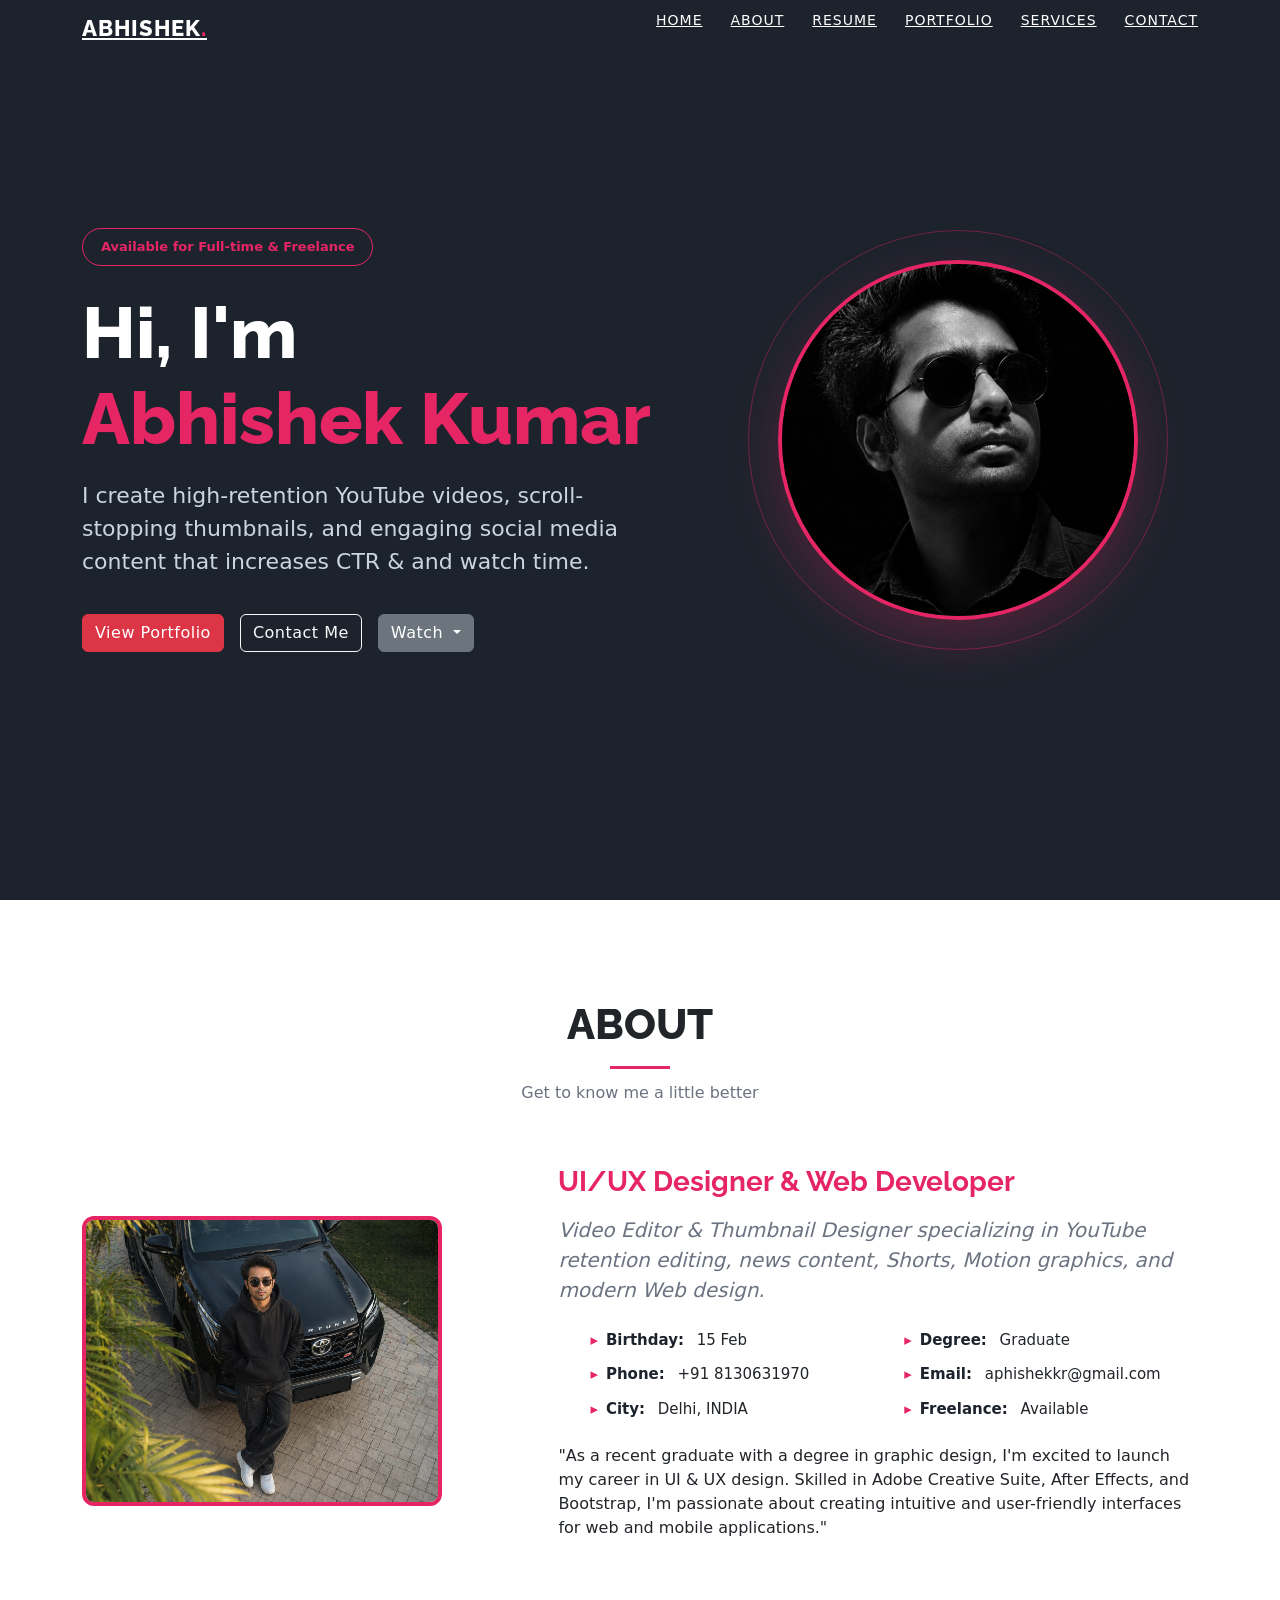
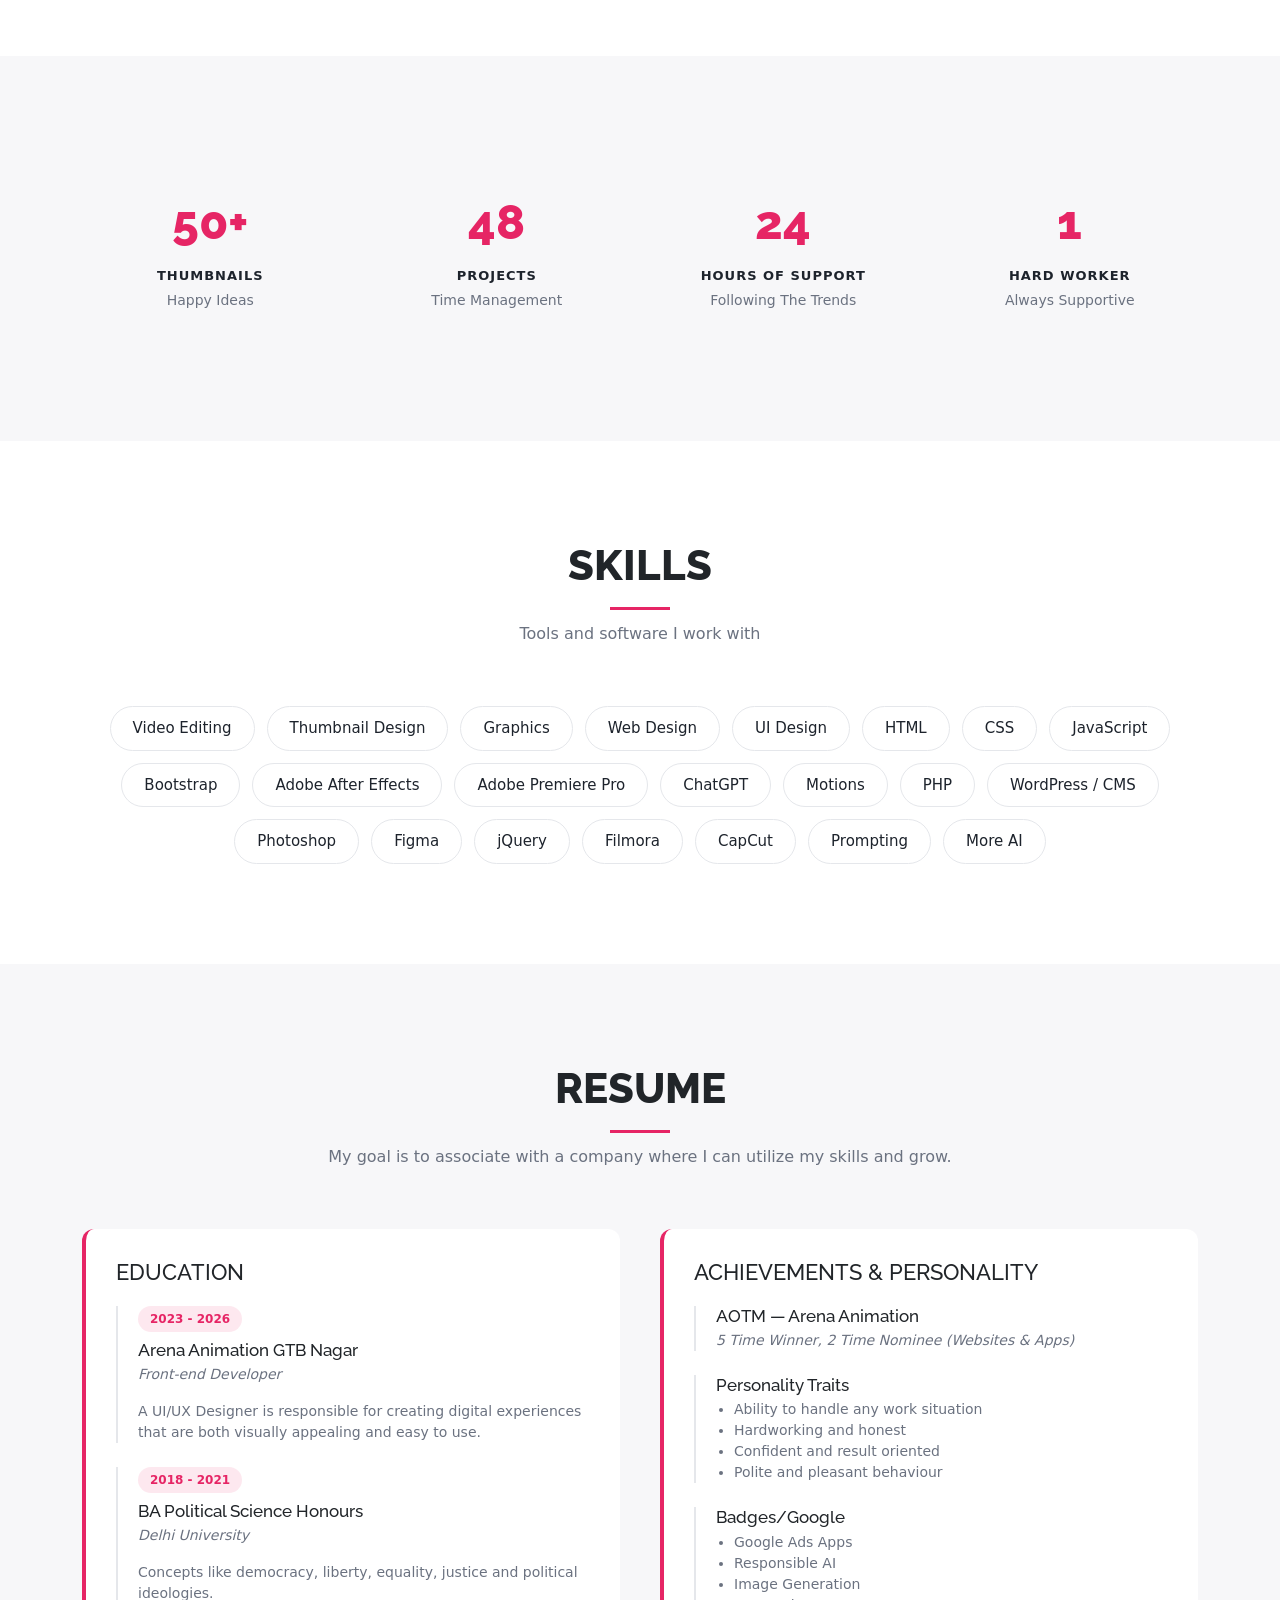
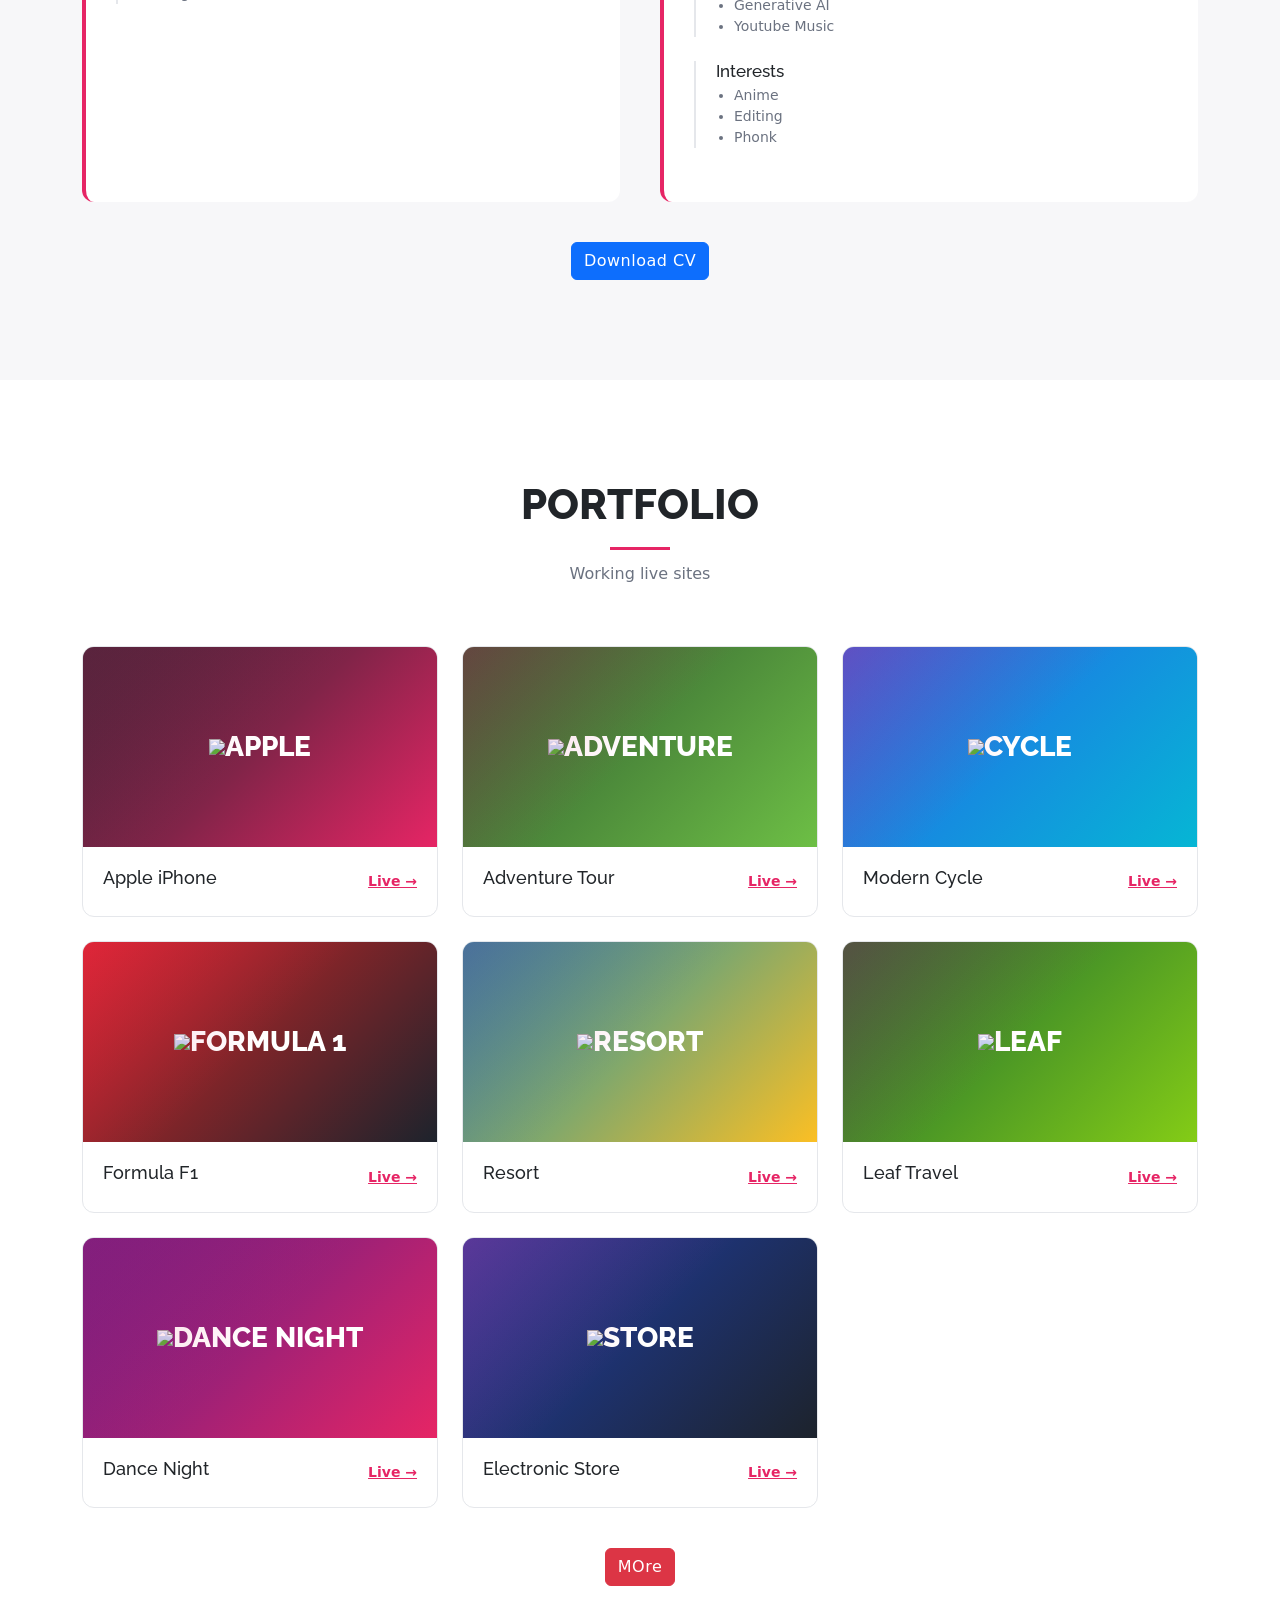
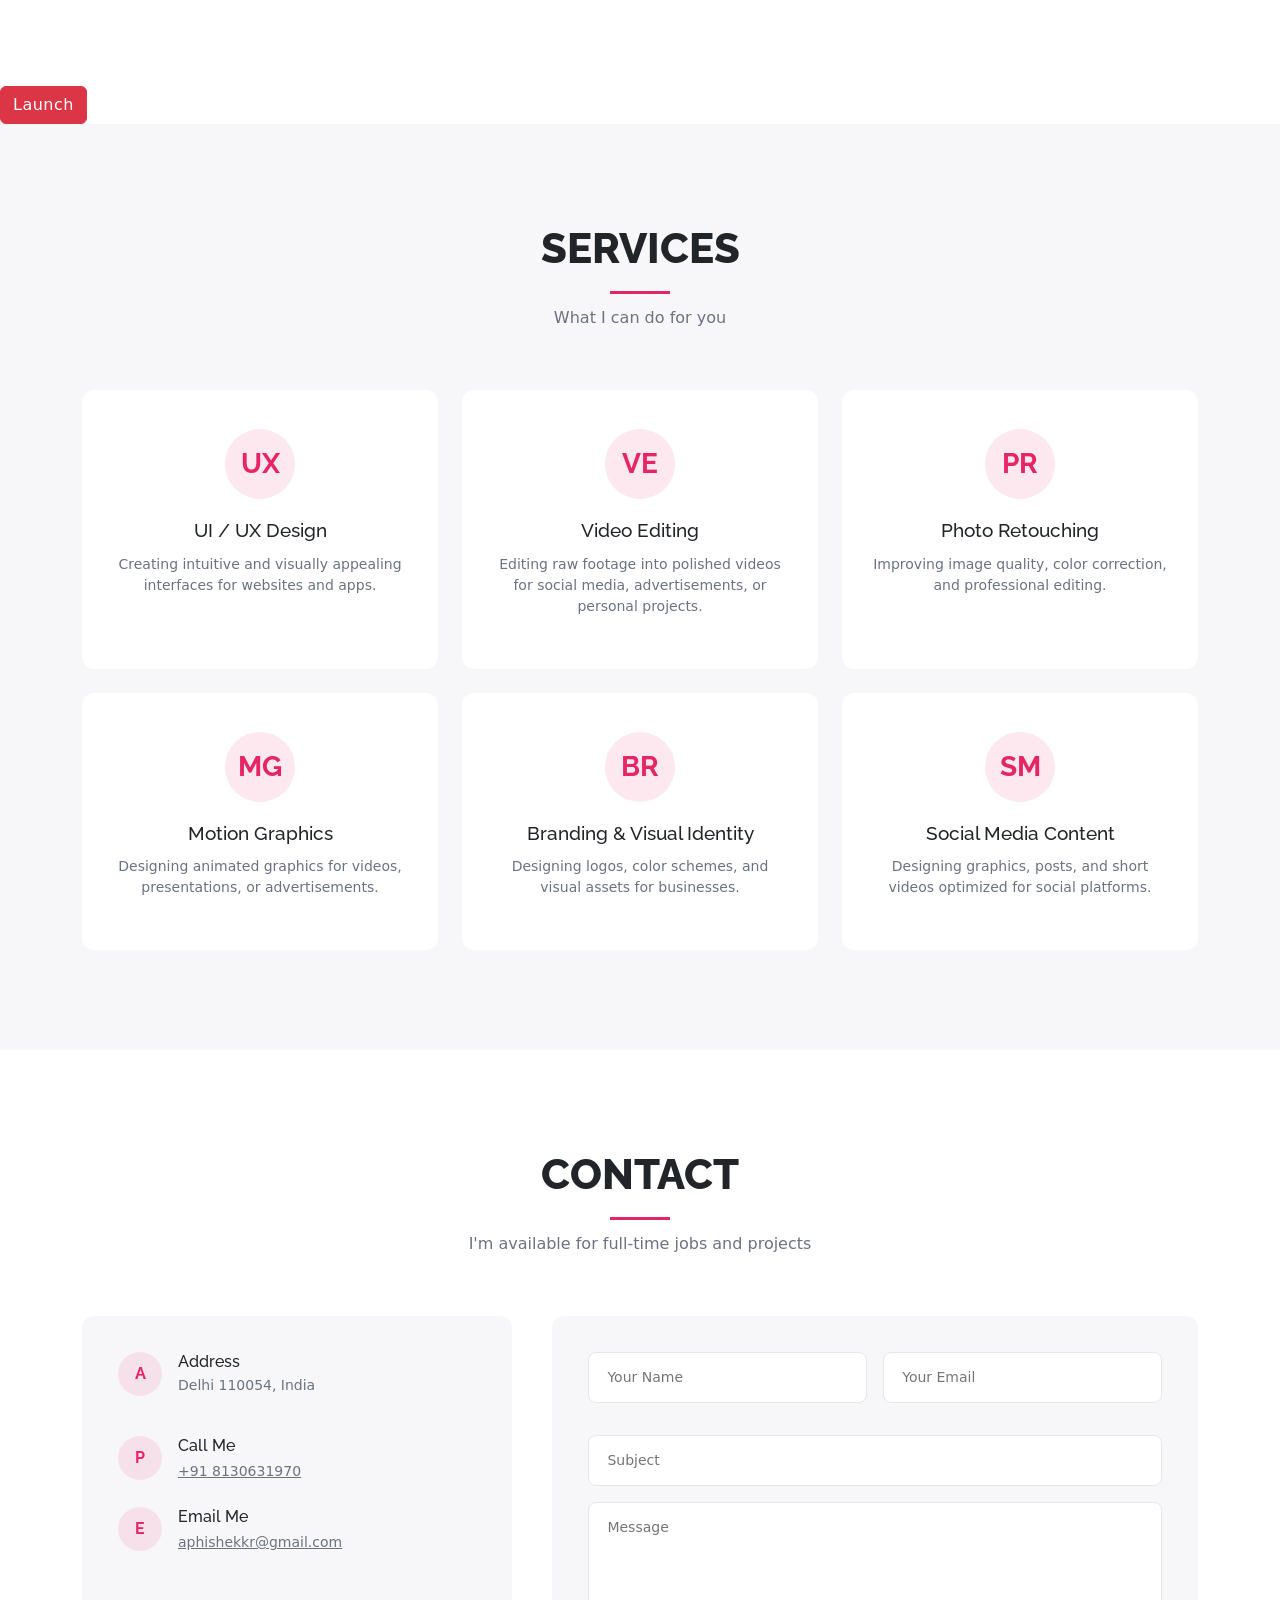
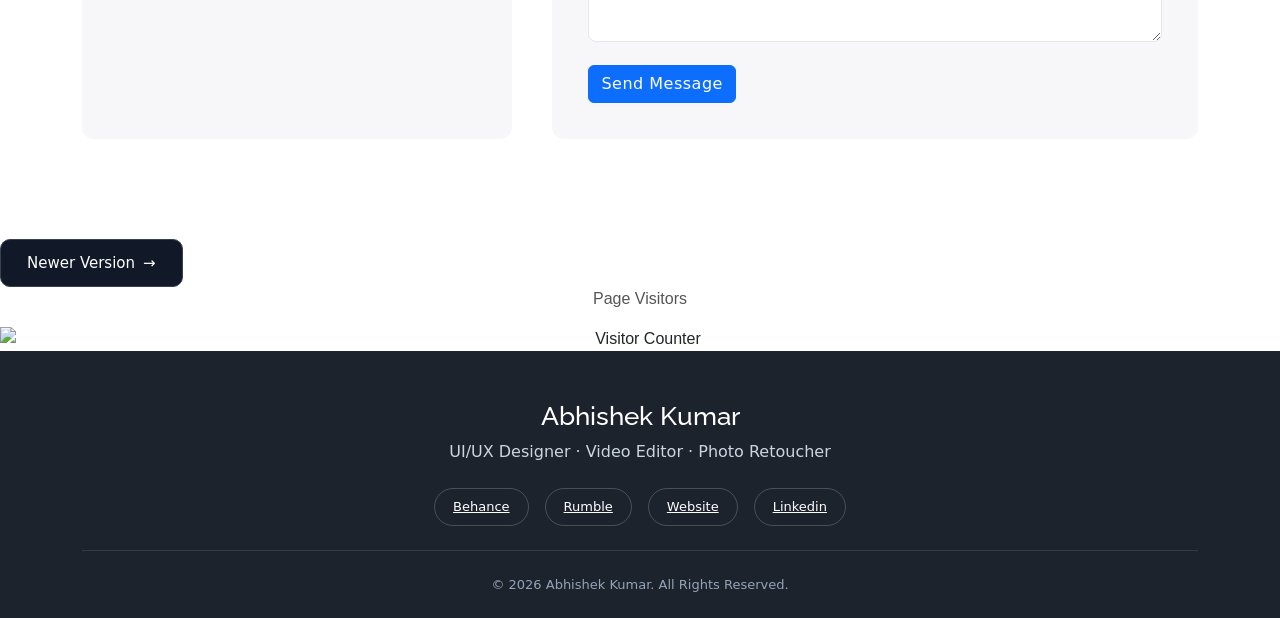
==== commit aa4f4332: "Update index.html" ====
--- a/index.html
+++ b/index.html
@@ -4,1821 +4,647 @@
 <meta charset="UTF-8" />
 <meta name="viewport" content="width=device-width, initial-scale=1.0" />
 <title>Abhishek Kumar — UI/UX Designer & Web Developer</title>
-<meta name="description" content="Abhishek Kumar — UI/UX Designer, Web Developer, Video Editor & Thumbnail Designer based in Delhi, India." />
-
-<!-- Fonts -->
-<link rel="preconnect" href="https://fonts.googleapis.com">
-<link rel="preconnect" href="https://fonts.gstatic.com" crossorigin>
-<link href="https://fonts.googleapis.com/css2?family=Space+Grotesk:wght@400;500;600;700&family=Inter:wght@300;400;500;600;700;800&family=JetBrains+Mono:wght@400;500&display=swap" rel="stylesheet">
-
-<!-- Icons -->
-<link rel="stylesheet" href="https://cdnjs.cloudflare.com/ajax/libs/font-awesome/6.5.1/css/all.min.css">
+<meta name="description" content="Personal portfolio of Abhishek Kumar, a UI/UX Designer, Video Editor and Photo Retoucher based in Delhi, India." />
+<link rel="preconnect" href="https://fonts.googleapis.com" />
+<link rel="preconnect" href="https://fonts.gstatic.com" crossorigin />
+<link href="https://fonts.googleapis.com/css2?family=Raleway:wght@600;700;800;900&family=Roboto:wght@300;400;500;700&display=swap" rel="stylesheet" />
+
+
+<link href="images/single-game.jpg" rel="icon">
+<link href="images/single-game.jpg" rel="apple-touch-icon">
+
+<link rel="stylesheet" link href="bootstrap-5.3.3-dist/css/bootstrap.min.css">
+<script src="bootstrap-5.3.3-dist/js/bootstrap.min.js"></script>
 
 <style>
-/* ============ RESET & BASE ============ */
-*, *::before, *::after {
-  margin: 0;
-  padding: 0;
-  box-sizing: border-box;
-}
-
-:root {
-  --bg-primary: #0a0a0f;
-  --bg-secondary: #12121a;
-  --bg-tertiary: #1a1a24;
-  --text-primary: #ffffff;
-  --text-secondary: #a0a0b0;
-  --text-muted: #6b6b7b;
-  --accent-primary: #00d9ff;
-  --accent-secondary: #a855f7;
-  --accent-tertiary: #ec4899;
-  --gradient-primary: linear-gradient(135deg, #00d9ff 0%, #a855f7 50%, #ec4899 100%);
-  --gradient-secondary: linear-gradient(135deg, #a855f7 0%, #ec4899 100%);
-  --gradient-dark: linear-gradient(180deg, #0a0a0f 0%, #12121a 100%);
-  --border-color: rgba(255, 255, 255, 0.08);
-  --border-hover: rgba(255, 255, 255, 0.15);
-  --glass-bg: rgba(255, 255, 255, 0.03);
-  --glass-border: rgba(255, 255, 255, 0.08);
-  --shadow-glow: 0 0 40px rgba(0, 217, 255, 0.15);
-  --shadow-purple: 0 0 40px rgba(168, 85, 247, 0.2);
-  --radius-sm: 8px;
-  --radius-md: 14px;
-  --radius-lg: 24px;
-  --radius-xl: 32px;
-  --transition: all 0.4s cubic-bezier(0.4, 0, 0.2, 1);
-}
-
-html {
-  scroll-behavior: smooth;
-  scroll-padding-top: 80px;
-}
-
-body {
-  font-family: 'Inter', sans-serif;
-  background: var(--bg-primary);
-  color: var(--text-primary);
-  line-height: 1.6;
-  overflow-x: hidden;
-  position: relative;
-}
-
-/* ============ ANIMATED BACKGROUND ============ */
-.bg-grid {
-  position: fixed;
-  inset: 0;
-  background-image: 
-    linear-gradient(rgba(255,255,255,0.02) 1px, transparent 1px),
-    linear-gradient(90deg, rgba(255,255,255,0.02) 1px, transparent 1px);
-  background-size: 60px 60px;
-  z-index: -2;
-  pointer-events: none;
-}
-
-.bg-gradient-orbs {
-  position: fixed;
-  inset: 0;
-  z-index: -1;
-  pointer-events: none;
-  overflow: hidden;
-}
-
-.bg-gradient-orbs::before,
-.bg-gradient-orbs::after {
-  content: '';
-  position: absolute;
-  width: 600px;
-  height: 600px;
-  border-radius: 50%;
-  filter: blur(120px);
-  opacity: 0.25;
-  animation: floatOrb 20s ease-in-out infinite;
-}
-
-.bg-gradient-orbs::before {
-  background: var(--accent-primary);
-  top: -200px;
-  left: -200px;
-}
-
-.bg-gradient-orbs::after {
-  background: var(--accent-secondary);
-  bottom: -200px;
-  right: -200px;
-  animation-delay: -10s;
-}
-
-@keyframes floatOrb {
-  0%, 100% { transform: translate(0, 0) scale(1); }
-  33% { transform: translate(100px, -50px) scale(1.1); }
-  66% { transform: translate(-50px, 100px) scale(0.9); }
-}
-
-/* ============ SCROLLBAR ============ */
-::-webkit-scrollbar { width: 10px; }
-::-webkit-scrollbar-track { background: var(--bg-primary); }
-::-webkit-scrollbar-thumb {
-  background: var(--gradient-primary);
-  border-radius: 10px;
-}
-
-/* ============ SELECTION ============ */
-::selection {
-  background: var(--accent-secondary);
-  color: white;
-}
-
-/* ============ CONTAINER ============ */
-.container {
-  max-width: 1280px;
-  margin: 0 auto;
-  padding: 0 24px;
-}
-
-/* ============ NAVIGATION ============ */
-.navbar {
-  position: fixed;
-  top: 0;
-  left: 0;
-  right: 0;
-  z-index: 1000;
-  padding: 18px 0;
-  background: rgba(10, 10, 15, 0.7);
-  backdrop-filter: blur(20px);
-  -webkit-backdrop-filter: blur(20px);
-  border-bottom: 1px solid var(--border-color);
-  transition: var(--transition);
-}
-
-.navbar.scrolled {
-  padding: 12px 0;
-  background: rgba(10, 10, 15, 0.9);
-}
-
-.nav-container {
-  max-width: 1280px;
-  margin: 0 auto;
-  padding: 0 24px;
-  display: flex;
-  align-items: center;
-  justify-content: space-between;
-}
-
-.logo {
-  font-family: 'Space Grotesk', sans-serif;
-  font-size: 24px;
-  font-weight: 700;
-  background: var(--gradient-primary);
-  -webkit-background-clip: text;
-  background-clip: text;
-  -webkit-text-fill-color: transparent;
-  text-decoration: none;
-  letter-spacing: -0.5px;
-  position: relative;
-}
-
-.logo::before {
-  content: '';
-  position: absolute;
-  left: 0;
-  bottom: -4px;
-  width: 100%;
-  height: 2px;
-  background: var(--gradient-primary);
-  transform: scaleX(0);
-  transform-origin: right;
-  transition: transform 0.4s ease;
-}
-
-.logo:hover::before {
-  transform: scaleX(1);
-  transform-origin: left;
-}
-
-.nav-links {
-  display: flex;
-  gap: 8px;
-  list-style: none;
-  align-items: center;
-}
-
-.nav-links a {
-  color: var(--text-secondary);
-  text-decoration: none;
-  font-size: 14px;
-  font-weight: 500;
-  padding: 8px 16px;
-  border-radius: var(--radius-sm);
-  transition: var(--transition);
-  position: relative;
-}
-
-.nav-links a:hover {
-  color: var(--text-primary);
-  background: var(--glass-bg);
-}
-
-.nav-links a.active {
-  color: var(--text-primary);
-  background: var(--glass-bg);
-}
-
-.nav-cta {
-  padding: 10px 20px !important;
-  background: var(--gradient-primary) !important;
-  color: white !important;
-  border-radius: var(--radius-sm) !important;
-  font-weight: 600 !important;
-  box-shadow: 0 4px 20px rgba(0, 217, 255, 0.3);
-}
-
-.nav-cta:hover {
-  transform: translateY(-2px);
-  box-shadow: 0 6px 25px rgba(0, 217, 255, 0.4) !important;
-}
-
-.menu-toggle {
-  display: none;
-  background: none;
-  border: none;
-  color: var(--text-primary);
-  font-size: 24px;
-  cursor: pointer;
-}
-
-/* ============ HERO SECTION ============ */
-.hero {
-  min-height: 100vh;
-  display: flex;
-  align-items: center;
-  padding: 120px 0 80px;
-  position: relative;
-}
-
-.hero-content {
-  max-width: 900px;
-}
-
-.hero-badge {
-  display: inline-flex;
-  align-items: center;
-  gap: 8px;
-  padding: 8px 16px;
-  background: var(--glass-bg);
-  border: 1px solid var(--glass-border);
-  border-radius: 100px;
-  font-size: 13px;
-  color: var(--text-secondary);
-  margin-bottom: 24px;
-  animation: fadeInUp 0.8s ease;
-}
-
-.hero-badge .dot {
-  width: 8px;
-  height: 8px;
-  background: #22c55e;
-  border-radius: 50%;
-  box-shadow: 0 0 10px #22c55e;
-  animation: pulse 2s infinite;
-}
-
-@keyframes pulse {
-  0%, 100% { opacity: 1; }
-  50% { opacity: 0.5; }
-}
-
-.hero h1 {
-  font-family: 'Space Grotesk', sans-serif;
-  font-size: clamp(40px, 7vw, 80px);
-  font-weight: 700;
-  line-height: 1.05;
-  letter-spacing: -2px;
-  margin-bottom: 24px;
-  animation: fadeInUp 0.8s ease 0.1s both;
-}
-
-.hero h1 .gradient-text {
-  background: var(--gradient-primary);
-  -webkit-background-clip: text;
-  background-clip: text;
-  -webkit-text-fill-color: transparent;
-  display: inline-block;
-}
-
-.hero-subtitle {
-  font-size: clamp(16px, 2vw, 19px);
-  color: var(--text-secondary);
-  max-width: 680px;
-  margin-bottom: 40px;
-  line-height: 1.7;
-  animation: fadeInUp 0.8s ease 0.2s both;
-}
-
-.hero-buttons {
-  display: flex;
-  gap: 16px;
-  flex-wrap: wrap;
-  margin-bottom: 60px;
-  animation: fadeInUp 0.8s ease 0.3s both;
-}
-
-.btn {
-  display: inline-flex;
-  align-items: center;
-  gap: 10px;
-  padding: 14px 28px;
-  border-radius: var(--radius-sm);
-  font-size: 15px;
-  font-weight: 600;
-  text-decoration: none;
-  transition: var(--transition);
-  cursor: pointer;
-  border: none;
-  font-family: inherit;
-}
-
-.btn-primary {
-  background: var(--gradient-primary);
-  color: white;
-  box-shadow: 0 4px 20px rgba(0, 217, 255, 0.3);
-}
-
-.btn-primary:hover {
-  transform: translateY(-3px);
-  box-shadow: 0 8px 30px rgba(0, 217, 255, 0.5);
-}
-
-.btn-secondary {
-  background: var(--glass-bg);
-  color: var(--text-primary);
-  border: 1px solid var(--border-color);
-}
-
-.btn-secondary:hover {
-  background: var(--border-hover);
-  transform: translateY(-3px);
-}
-
-.hero-showreel {
-  display: flex;
-  gap: 32px;
-  flex-wrap: wrap;
-  animation: fadeInUp 0.8s ease 0.4s both;
-}
-
-.showreel-item {
-  display: flex;
-  align-items: center;
-  gap: 12px;
-  color: var(--text-secondary);
-  text-decoration: none;
-  font-size: 14px;
-  font-weight: 500;
-  padding: 12px 20px;
-  background: var(--glass-bg);
-  border: 1px solid var(--glass-border);
-  border-radius: var(--radius-md);
-  transition: var(--transition);
-}
-
-.showreel-item:hover {
-  color: var(--text-primary);
-  border-color: var(--accent-primary);
-  transform: translateY(-2px);
-  box-shadow: var(--shadow-glow);
-}
-
-.showreel-item i {
-  color: var(--accent-primary);
-  font-size: 16px;
-}
-
-@keyframes fadeInUp {
-  from {
-    opacity: 0;
-    transform: translateY(30px);
-  }
-  to {
-    opacity: 1;
-    transform: translateY(0);
-  }
-}
-
-/* ============ SECTION COMMON ============ */
-section {
-  padding: 100px 0;
-  position: relative;
-}
-
-.section-header {
-  margin-bottom: 60px;
-  text-align: center;
-}
-
-.section-label {
-  display: inline-block;
-  font-family: 'JetBrains Mono', monospace;
-  font-size: 13px;
-  color: var(--accent-primary);
-  text-transform: uppercase;
-  letter-spacing: 3px;
-  margin-bottom: 16px;
-  padding: 6px 16px;
-  background: rgba(0, 217, 255, 0.08);
-  border: 1px solid rgba(0, 217, 255, 0.2);
-  border-radius: 100px;
-}
-
-.section-title {
-  font-family: 'Space Grotesk', sans-serif;
-  font-size: clamp(32px, 5vw, 52px);
-  font-weight: 700;
-  letter-spacing: -1.5px;
-  line-height: 1.1;
-  margin-bottom: 16px;
-}
-
-.section-subtitle {
-  font-size: 17px;
-  color: var(--text-secondary);
-  max-width: 600px;
-  margin: 0 auto;
-}
-
-/* ============ ABOUT SECTION ============ */
-.about-grid {
-  display: grid;
-  grid-template-columns: 1fr 1.2fr;
-  gap: 60px;
-  align-items: start;
-}
-
-.about-card {
-  background: var(--glass-bg);
-  border: 1px solid var(--glass-border);
-  border-radius: var(--radius-lg);
-  padding: 36px;
-  backdrop-filter: blur(10px);
-  position: sticky;
-  top: 100px;
-}
-
-.about-role {
-  font-family: 'Space Grotesk', sans-serif;
-  font-size: 22px;
-  font-weight: 600;
-  margin-bottom: 12px;
-  background: var(--gradient-primary);
-  -webkit-background-clip: text;
-  background-clip: text;
-  -webkit-text-fill-color: transparent;
-}
-
-.about-desc {
-  color: var(--text-secondary);
-  margin-bottom: 28px;
-  line-height: 1.7;
-}
-
-.about-info {
-  display: grid;
-  grid-template-columns: 1fr 1fr;
-  gap: 16px;
-  margin-bottom: 28px;
-}
-
-.info-item {
-  display: flex;
-  align-items: center;
-  gap: 10px;
-  font-size: 14px;
-}
-
-.info-item i {
-  color: var(--accent-primary);
-  width: 20px;
-}
-
-.info-item strong {
-  color: var(--text-primary);
-  font-weight: 600;
-  margin-right: 6px;
-}
-
-.info-item span {
-  color: var(--text-secondary);
-}
-
-.about-quote {
-  font-style: italic;
-  color: var(--text-secondary);
-  padding: 20px;
-  border-left: 3px solid var(--accent-secondary);
-  background: rgba(168, 85, 247, 0.05);
-  border-radius: var(--radius-sm);
-  font-size: 14px;
-  line-height: 1.7;
-}
-
-.stats-grid {
-  display: grid;
-  grid-template-columns: repeat(2, 1fr);
-  gap: 20px;
-}
-
-.stat-card {
-  background: var(--glass-bg);
-  border: 1px solid var(--glass-border);
-  border-radius: var(--radius-md);
-  padding: 24px;
-  transition: var(--transition);
-  position: relative;
-  overflow: hidden;
-}
-
-.stat-card::before {
-  content: '';
-  position: absolute;
-  top: 0;
-  left: 0;
-  width: 100%;
-  height: 2px;
-  background: var(--gradient-primary);
-  transform: scaleX(0);
-  transform-origin: left;
-  transition: transform 0.4s ease;
-}
-
-.stat-card:hover::before {
-  transform: scaleX(1);
-}
-
-.stat-card:hover {
-  transform: translateY(-4px);
-  border-color: var(--border-hover);
-}
-
-.stat-number {
-  font-family: 'Space Grotesk', sans-serif;
-  font-size: 36px;
-  font-weight: 700;
-  background: var(--gradient-primary);
-  -webkit-background-clip: text;
-  background-clip: text;
-  -webkit-text-fill-color: transparent;
-  line-height: 1;
-  margin-bottom: 8px;
-}
-
-.stat-label {
-  font-size: 13px;
-  color: var(--text-secondary);
-  text-transform: uppercase;
-  letter-spacing: 1px;
-}
-
-/* ============ SKILLS SECTION ============ */
-.skills-wrapper {
-  margin-top: 60px;
-}
-
-.skills-title {
-  font-family: 'Space Grotesk', sans-serif;
-  font-size: 24px;
-  font-weight: 600;
-  margin-bottom: 24px;
-  text-align: center;
-}
-
-.skills-cloud {
-  display: flex;
-  flex-wrap: wrap;
-  gap: 12px;
-  justify-content: center;
-}
-
-.skill-tag {
-  padding: 10px 18px;
-  background: var(--glass-bg);
-  border: 1px solid var(--glass-border);
-  border-radius: 100px;
-  font-size: 13px;
-  font-weight: 500;
-  color: var(--text-secondary);
-  transition: var(--transition);
-  cursor: default;
-}
-
-.skill-tag:hover {
-  background: var(--gradient-primary);
-  color: white;
-  border-color: transparent;
-  transform: translateY(-3px);
-  box-shadow: 0 8px 20px rgba(0, 217, 255, 0.3);
-}
-
-/* ============ RESUME SECTION ============ */
-.resume-grid {
-  display: grid;
-  grid-template-columns: 1fr 1fr;
-  gap: 40px;
-}
-
-.resume-block {
-  background: var(--glass-bg);
-  border: 1px solid var(--glass-border);
-  border-radius: var(--radius-lg);
-  padding: 36px;
-}
-
-.resume-block-title {
-  font-family: 'Space Grotesk', sans-serif;
-  font-size: 22px;
-  font-weight: 600;
-  margin-bottom: 28px;
-  display: flex;
-  align-items: center;
-  gap: 12px;
-}
-
-.resume-block-title i {
-  color: var(--accent-primary);
-}
-
-.timeline {
-  position: relative;
-  padding-left: 24px;
-  border-left: 2px solid var(--border-color);
-}
-
-.timeline-item {
-  position: relative;
-  padding-bottom: 28px;
-}
-
-.timeline-item:last-child { padding-bottom: 0; }
-
-.timeline-item::before {
-  content: '';
-  position: absolute;
-  left: -31px;
-  top: 6px;
-  width: 12px;
-  height: 12px;
-  border-radius: 50%;
-  background: var(--gradient-primary);
-  box-shadow: 0 0 0 4px rgba(0, 217, 255, 0.15);
-}
-
-.timeline-year {
-  font-family: 'JetBrains Mono', monospace;
-  font-size: 12px;
-  color: var(--accent-primary);
-  margin-bottom: 6px;
-  letter-spacing: 1px;
-}
-
-.timeline-title {
-  font-size: 17px;
-  font-weight: 600;
-  margin-bottom: 4px;
-}
-
-.timeline-subtitle {
-  font-size: 14px;
-  color: var(--text-secondary);
-  margin-bottom: 8px;
-}
-
-.timeline-desc {
-  font-size: 13px;
-  color: var(--text-muted);
-  line-height: 1.6;
-}
-
-.achievements-list {
-  list-style: none;
-}
-
-.achievements-list li {
-  display: flex;
-  align-items: flex-start;
-  gap: 12px;
-  padding: 12px 0;
-  border-bottom: 1px solid var(--border-color);
-  font-size: 14px;
-  color: var(--text-secondary);
-}
-
-.achievements-list li:last-child { border-bottom: none; }
-
-.achievements-list i {
-  color: var(--accent-primary);
-  margin-top: 3px;
-  flex-shrink: 0;
-}
-
-.badges-grid {
-  display: grid;
-  grid-template-columns: repeat(3, 1fr);
-  gap: 12px;
-  margin-top: 20px;
-}
-
-.badge-item {
-  padding: 14px;
-  background: var(--bg-tertiary);
-  border: 1px solid var(--border-color);
-  border-radius: var(--radius-sm);
-  text-align: center;
-  font-size: 12px;
-  color: var(--text-secondary);
-  transition: var(--transition);
-}
-
-.badge-item:hover {
-  border-color: var(--accent-secondary);
-  color: var(--text-primary);
-  transform: translateY(-2px);
-}
-
-.badge-item i {
-  display: block;
-  font-size: 20px;
-  margin-bottom: 8px;
-  background: var(--gradient-primary);
-  -webkit-background-clip: text;
-  background-clip: text;
-  -webkit-text-fill-color: transparent;
-}
-
-.download-cv {
-  display: block;
-  text-align: center;
-  margin-top: 40px;
-}
-
-/* ============ PORTFOLIO SECTION ============ */
-.portfolio-grid {
-  display: grid;
-  grid-template-columns: repeat(auto-fill, minmax(300px, 1fr));
-  gap: 24px;
-}
-
-.portfolio-card {
-  background: var(--glass-bg);
-  border: 1px solid var(--glass-border);
-  border-radius: var(--radius-lg);
-  overflow: hidden;
-  transition: var(--transition);
-  position: relative;
-  group: portfolio;
-}
-
-.portfolio-card:hover {
-  transform: translateY(-8px);
-  border-color: var(--accent-primary);
-  box-shadow: 0 20px 40px rgba(0, 0, 0, 0.4), var(--shadow-glow);
-}
-
-.portfolio-image {
-  position: relative;
-  aspect-ratio: 16 / 10;
-  overflow: hidden;
-  background: var(--bg-tertiary);
-}
-
-.portfolio-image img {
-  width: 100%;
-  height: 100%;
-  object-fit: cover;
-  transition: transform 0.6s ease;
-}
-
-.portfolio-card:hover .portfolio-image img {
-  transform: scale(1.08);
-}
-
-.portfolio-overlay {
-  position: absolute;
-  inset: 0;
-  background: linear-gradient(180deg, transparent 40%, rgba(10, 10, 15, 0.95) 100%);
-  display: flex;
-  align-items: flex-end;
-  padding: 20px;
-  opacity: 0;
-  transition: var(--transition);
-}
-
-.portfolio-card:hover .portfolio-overlay {
-  opacity: 1;
-}
-
-.portfolio-info {
-  padding: 20px;
-}
-
-.portfolio-category {
-  font-family: 'JetBrains Mono', monospace;
-  font-size: 11px;
-  color: var(--accent-primary);
-  text-transform: uppercase;
-  letter-spacing: 2px;
-  margin-bottom: 8px;
-}
-
-.portfolio-title {
-  font-family: 'Space Grotesk', sans-serif;
-  font-size: 20px;
-  font-weight: 600;
-  margin-bottom: 12px;
-}
-
-.portfolio-link {
-  display: inline-flex;
-  align-items: center;
-  gap: 8px;
-  color: var(--text-secondary);
-  text-decoration: none;
-  font-size: 13px;
-  font-weight: 500;
-  transition: var(--transition);
-}
-
-.portfolio-link:hover {
-  color: var(--accent-primary);
-  gap: 12px;
-}
-
-.portfolio-more {
-  text-align: center;
-  margin-top: 40px;
-}
-
-/* ============ SERVICES SECTION ============ */
-.services-grid {
-  display: grid;
-  grid-template-columns: repeat(auto-fit, minmax(280px, 1fr));
-  gap: 24px;
-}
-
-.service-card {
-  background: var(--glass-bg);
-  border: 1px solid var(--glass-border);
-  border-radius: var(--radius-lg);
-  padding: 32px;
-  transition: var(--transition);
-  position: relative;
-  overflow: hidden;
-}
-
-.service-card::before {
-  content: '';
-  position: absolute;
-  top: 0;
-  left: 0;
-  right: 0;
-  height: 3px;
-  background: var(--gradient-primary);
-  transform: scaleX(0);
-  transform-origin: left;
-  transition: transform 0.5s ease;
-}
-
-.service-card:hover::before {
-  transform: scaleX(1);
-}
-
-.service-card:hover {
-  transform: translateY(-6px);
-  border-color: var(--border-hover);
-  background: rgba(255, 255, 255, 0.05);
-}
-
-.service-icon {
-  width: 56px;
-  height: 56px;
-  border-radius: var(--radius-md);
-  background: var(--gradient-primary);
-  display: flex;
-  align-items: center;
-  justify-content: center;
-  font-size: 24px;
-  color: white;
-  margin-bottom: 20px;
-  box-shadow: 0 8px 20px rgba(0, 217, 255, 0.25);
-}
-
-.service-title {
-  font-family: 'Space Grotesk', sans-serif;
-  font-size: 20px;
-  font-weight: 600;
-  margin-bottom: 12px;
-}
-
-.service-desc {
-  color: var(--text-secondary);
-  font-size: 14px;
-  line-height: 1.7;
-}
-
-/* ============ CONTACT SECTION ============ */
-.contact-wrapper {
-  display: grid;
-  grid-template-columns: 1fr 1.2fr;
-  gap: 40px;
-}
-
-.contact-info-card {
-  background: var(--glass-bg);
-  border: 1px solid var(--glass-border);
-  border-radius: var(--radius-lg);
-  padding: 40px;
-}
-
-.contact-info-title {
-  font-family: 'Space Grotesk', sans-serif;
-  font-size: 28px;
-  font-weight: 700;
-  margin-bottom: 16px;
-  background: var(--gradient-primary);
-  -webkit-background-clip: text;
-  background-clip: text;
-  -webkit-text-fill-color: transparent;
-}
-
-.contact-info-desc {
-  color: var(--text-secondary);
-  margin-bottom: 32px;
-  line-height: 1.7;
-}
-
-.contact-list {
-  list-style: none;
-  margin-bottom: 32px;
-}
-
-.contact-list li {
-  display: flex;
-  align-items: center;
-  gap: 16px;
-  padding: 16px 0;
-  border-bottom: 1px solid var(--border-color);
-}
-
-.contact-list li:last-child { border-bottom: none; }
-
-.contact-icon {
-  width: 44px;
-  height: 44px;
-  border-radius: var(--radius-sm);
-  background: var(--gradient-primary);
-  display: flex;
-  align-items: center;
-  justify-content: center;
-  color: white;
-  font-size: 16px;
-  flex-shrink: 0;
-}
-
-.contact-text {
-  flex: 1;
-}
-
-.contact-label {
-  font-size: 12px;
-  color: var(--text-muted);
-  text-transform: uppercase;
-  letter-spacing: 1px;
-  margin-bottom: 4px;
-}
-
-.contact-value {
-  color: var(--text-primary);
-  text-decoration: none;
-  font-weight: 500;
-  transition: var(--transition);
-}
-
-a.contact-value:hover {
-  color: var(--accent-primary);
-}
-
-.social-links {
-  display: flex;
-  gap: 12px;
-  flex-wrap: wrap;
-}
-
-.social-link {
-  width: 44px;
-  height: 44px;
-  border-radius: var(--radius-sm);
-  background: var(--glass-bg);
-  border: 1px solid var(--glass-border);
-  display: flex;
-  align-items: center;
-  justify-content: center;
-  color: var(--text-secondary);
-  text-decoration: none;
-  transition: var(--transition);
-}
-
-.social-link:hover {
-  background: var(--gradient-primary);
-  color: white;
-  border-color: transparent;
-  transform: translateY(-3px);
-}
-
-.contact-form-card {
-  background: var(--glass-bg);
-  border: 1px solid var(--glass-border);
-  border-radius: var(--radius-lg);
-  padding: 40px;
-}
-
-.form-title {
-  font-family: 'Space Grotesk', sans-serif;
-  font-size: 24px;
-  font-weight: 600;
-  margin-bottom: 24px;
-}
-
-.form-group {
-  margin-bottom: 20px;
-}
-
-.form-label {
-  display: block;
-  font-size: 13px;
-  color: var(--text-secondary);
-  margin-bottom: 8px;
-  font-weight: 500;
-}
-
-.form-input,
-.form-textarea {
-  width: 100%;
-  padding: 14px 16px;
-  background: var(--bg-tertiary);
-  border: 1px solid var(--border-color);
-  border-radius: var(--radius-sm);
-  color: var(--text-primary);
-  font-family: inherit;
-  font-size: 14px;
-  transition: var(--transition);
-}
-
-.form-input:focus,
-.form-textarea:focus {
-  outline: none;
-  border-color: var(--accent-primary);
-  background: var(--bg-secondary);
-  box-shadow: 0 0 0 3px rgba(0, 217, 255, 0.1);
-}
-
-.form-textarea {
-  resize: vertical;
-  min-height: 120px;
-}
-
-.form-submit {
-  width: 100%;
-  padding: 16px;
-  background: var(--gradient-primary);
-  color: white;
-  border: none;
-  border-radius: var(--radius-sm);
-  font-size: 15px;
-  font-weight: 600;
-  cursor: pointer;
-  transition: var(--transition);
-  font-family: inherit;
-  display: flex;
-  align-items: center;
-  justify-content: center;
-  gap: 10px;
-}
-
-.form-submit:hover {
-  transform: translateY(-2px);
-  box-shadow: 0 8px 25px rgba(0, 217, 255, 0.4);
-}
-
-/* ============ FOOTER ============ */
-.footer {
-  padding: 40px 0;
-  border-top: 1px solid var(--border-color);
-  background: var(--bg-secondary);
-}
-
-.footer-content {
-  display: flex;
-  justify-content: space-between;
-  align-items: center;
-  flex-wrap: wrap;
-  gap: 20px;
-}
-
-.footer-brand {
-  display: flex;
-  flex-direction: column;
-  gap: 4px;
-}
-
-.footer-name {
-  font-family: 'Space Grotesk', sans-serif;
-  font-size: 18px;
-  font-weight: 600;
-  background: var(--gradient-primary);
-  -webkit-background-clip: text;
-  background-clip: text;
-  -webkit-text-fill-color: transparent;
-}
-
-.footer-role {
-  font-size: 13px;
-  color: var(--text-muted);
-}
-
-.footer-copyright {
-  font-size: 13px;
-  color: var(--text-muted);
-}
-
-.visitor-badge {
-  display: inline-block;
-  padding: 4px 10px;
-  background: var(--glass-bg);
-  border: 1px solid var(--glass-border);
-  border-radius: 100px;
-  font-size: 11px;
-  color: var(--text-secondary);
-}
-
-/* ============ REVEAL ANIMATION ============ */
-.reveal {
-  opacity: 0;
-  transform: translateY(30px);
-  transition: opacity 0.8s ease, transform 0.8s ease;
-}
-
-.reveal.active {
-  opacity: 1;
-  transform: translateY(0);
-}
-
-/* ============ RESPONSIVE ============ */
-@media (max-width: 968px) {
-  .about-grid,
-  .resume-grid,
-  .contact-wrapper {
-    grid-template-columns: 1fr;
-    gap: 30px;
-  }
-  
-  .about-card {
-    position: static;
-  }
-  
-  .nav-links {
-    position: fixed;
-    top: 70px;
-    left: 0;
-    right: 0;
-    background: var(--bg-secondary);
-    flex-direction: column;
-    padding: 20px;
-    gap: 4px;
-    border-bottom: 1px solid var(--border-color);
-    transform: translateY(-150%);
-    transition: transform 0.4s ease;
-  }
-  
-  .nav-links.active {
-    transform: translateY(0);
-  }
-  
-  .nav-links a {
-    width: 100%;
-    padding: 12px 16px;
-  }
-  
-  .menu-toggle {
-    display: block;
-  }
-  
-  .badges-grid {
-    grid-template-columns: repeat(2, 1fr);
-  }
-}
-
-@media (max-width: 600px) {
-  section { padding: 70px 0; }
-  .hero { padding: 100px 0 60px; }
-  .hero-buttons { flex-direction: column; }
-  .hero-buttons .btn { width: 100%; justify-content: center; }
-  .hero-showreel { flex-direction: column; }
-  .showreel-item { width: 100%; justify-content: center; }
-  .about-info { grid-template-columns: 1fr; }
-  .stats-grid { grid-template-columns: 1fr; }
-  .portfolio-grid { grid-template-columns: 1fr; }
-  .footer-content { flex-direction: column; text-align: center; }
-}
+  :root {
+    --primary: #1D232C;
+    --accent: #E62565;
+    --bg: #FFFFFF;
+    --text: #040B14;
+    --muted: #6b7280;
+    --card: #f7f7f9;
+    --border: #e5e7eb;
+    --heading-font: 'Raleway', sans-serif;
+    --body-font: 'Roboto', system-ui, -apple-system, sans-serif;
+  }
+  * { box-sizing: border-box; margin: 0; padding: 0; }
+  html { scroll-behavior: smooth; }
+  body {
+    font-family: var(--body-font);
+    color: var(--text);
+    background: var(--bg);
+    line-height: 1.6;
+    font-size: 16px;
+  }
+  h1, h2, h3, h4 { font-family: var(--heading-font); color: var(--primary); line-height: 1.2; }
+  a { color: var(--text); text-decoration: none; }
+  img { max-width: 100%; display: block; }
+  .container { max-width: 1200px; margin: 0 auto; padding: 0 24px; }
+
+  /* ===== Navbar ===== */
+  .navbar {
+    position: fixed; top: 0; left: 0; right: 0; z-index: 100;
+    background: var(--primary);
+    padding: 18px 0;
+  }
+  .nav-inner { display: flex; align-items: center; justify-content: space-between; }
+  .logo { font-family: var(--heading-font); font-weight: 800; color: #fff; font-size: 22px; letter-spacing: 1px; }
+  .logo span { color: var(--accent); }
+  .nav-links { display: flex; gap: 28px; list-style: none; }
+  .nav-links a { color: #fff; font-size: 14px; font-weight: 500; letter-spacing: 1px; text-transform: uppercase; transition: color .2s; }
+  .nav-links a:hover { color: var(--accent); }
+  .nav-toggle { display: none; background: none; border: 0; color: #fff; font-size: 28px; cursor: pointer; }
+
+  /* ===== Sections ===== */
+  section { padding: 100px 0; }
+  .section-title { text-align: center; margin-bottom: 60px; }
+  .section-title h2 { font-size: 42px; font-weight: 800; text-transform: uppercase; }
+  .section-title h2::after {
+    content: ''; display: block; width: 60px; height: 3px;
+    background: var(--accent); margin: 16px auto 0;
+  }
+  .section-title p { color: var(--muted); margin-top: 12px; font-size: 16px; }
+
+  /* ===== Hero ===== */
+  .hero {
+    min-height: 100vh; background: var(--primary); color: #fff;
+    display: flex; align-items: center; padding-top: 80px;
+  }
+  .hero-grid { display: grid; grid-template-columns: 1.2fr 1fr; gap: 60px; align-items: center; }
+  .hero-badge {
+    display: inline-block; padding: 8px 18px; border: 1px solid var(--accent);
+    border-radius: 50px; color: var(--accent); font-size: 13px; font-weight: 600;
+    margin-bottom: 24px;
+  }
+  .hero h1 { color: #fff; font-size: 72px; font-weight: 800; margin-bottom: 16px; }
+  .hero h1 .accent { color: var(--accent); display: block; }
+  .hero .role { font-size: 22px; color: #cbd5e1; margin-bottom: 36px; font-weight: 300; }
+  .hero-cta { display: flex; gap: 16px; flex-wrap: wrap; }
+  .btn {
+    display: inline-block; padding: 14px 28px; border-radius: 50px; font-weight: 600;
+    font-size: 14px; cursor: pointer; transition: all .2s; border: 0; letter-spacing: .5px;
+  }
+  .btn-primary { background: var(--accent); color: #fff; }
+  .btn-primary:hover { background: #c41a55; transform: translateY(-2px); }
+  .btn-outline { background: transparent; color: #fff; border: 1px solid #fff; }
+  .btn-outline:hover { background: #fff; color: var(--primary); }
+  .hero-photo { position: relative; display: flex; justify-content: center; }
+  .hero-photo img {
+    width: 360px; height: 360px; border-radius: 50%; object-fit: cover;
+    border: 4px solid var(--accent);
+    box-shadow: 0 20px 50px rgba(230, 37, 101, 0.25);
+  }
+  .hero-photo::before {
+    content: ''; position: absolute; width: 420px; height: 420px;
+    border-radius: 50%; border: 1px solid rgba(230, 37, 101, 0.4);
+    top: 50%; left: 50%; transform: translate(-50%, -50%);
+  }
+
+  /* ===== About ===== */
+  .about-grid { display: grid; grid-template-columns: 1fr 1.5fr; gap: 50px; align-items: center; }
+  .about-photo img {
+    width: 100%; max-width: 360px; border-radius: 12px; object-fit: cover;
+    border: 4px solid var(--accent);
+  }
+  .about h3 { font-size: 28px; font-weight: 700; margin-bottom: 16px; color: var(--accent); }
+  .about > .container > .about-grid > div p.lead { font-style: italic; color: var(--muted); margin-bottom: 20px; }
+  .info-list { list-style: none; display: grid; grid-template-columns: 1fr 1fr; gap: 12px 20px; margin: 24px 0; }
+  .info-list li { display: flex; align-items: center; gap: 8px; font-size: 15px; }
+  .info-list li::before { content: '▸'; color: var(--accent); font-weight: bold; }
+  .info-list strong { color: var(--primary); }
+
+  /* ===== Stats ===== */
+  .stats { background: var(--card); }
+  .stats-grid { display: grid; grid-template-columns: repeat(4, 1fr); gap: 30px; }
+  .stat-card { text-align: center; padding: 30px 20px; }
+  .stat-card .num { font-family: var(--heading-font); font-size: 48px; font-weight: 800; color: var(--accent); }
+  .stat-card .label { font-weight: 700; color: var(--primary); margin: 8px 0 4px; text-transform: uppercase; font-size: 13px; letter-spacing: 1px; }
+  .stat-card .sub { font-size: 14px; color: var(--muted); }
+
+  /* ===== Skills ===== */
+  .skills-list { display: flex; flex-wrap: wrap; gap: 12px; justify-content: center; }
+  .skill-badge {
+    padding: 10px 22px; border: 1px solid var(--border); border-radius: 50px;
+    background: #fff; font-weight: 500; font-size: 15px; color: var(--primary);
+    transition: all .2s;
+  }
+  .skill-badge:hover { background: var(--accent); color: #fff; border-color: var(--accent); transform: translateY(-2px); }
+
+  /* ===== Resume ===== */
+  .resume { background: var(--card); }
+  .resume-grid { display: grid; grid-template-columns: 1fr 1fr; gap: 40px; }
+  .resume-block { background: #fff; padding: 30px; border-radius: 12px; border-left: 4px solid var(--accent); }
+  .resume-block h3 { font-size: 22px; margin-bottom: 20px; text-transform: uppercase; }
+  .resume-item { margin-bottom: 24px; padding-left: 20px; border-left: 2px solid var(--border); }
+  .resume-item h4 { font-size: 17px; margin-bottom: 4px; }
+  .resume-item .date { display: inline-block; padding: 4px 12px; background: rgba(230, 37, 101, 0.1); color: var(--accent); border-radius: 50px; font-size: 12px; font-weight: 600; margin-bottom: 8px; }
+  .resume-item p { color: var(--muted); font-size: 14px; }
+  .resume-item ul { padding-left: 18px; color: var(--muted); font-size: 14px; }
+  .resume-cta { text-align: center; margin-top: 40px; }
+
+  /* ===== Portfolio ===== */
+  .portfolio-grid { display: grid; grid-template-columns: repeat(3, 1fr); gap: 24px; }
+  .portfolio-card {
+    background: #fff; border-radius: 12px; overflow: hidden;
+    border: 1px solid var(--border); transition: all .3s;
+  }
+  .portfolio-card:hover { transform: translateY(-6px); box-shadow: 0 20px 40px rgba(230, 37, 101, 0.15); border-color: var(--accent); }
+  .portfolio-thumb { height: 200px; background: var(--primary); display: flex; align-items: center; justify-content: center; color: #fff; font-family: var(--heading-font); font-size: 28px; font-weight: 800; text-transform: uppercase; position: relative; overflow: hidden; }
+  .portfolio-thumb::after { content: ''; position: absolute; inset: 0; background: linear-gradient(135deg, rgba(230,37,101,0.3) 0%, transparent 50%); }
+  .portfolio-info { padding: 20px; display: flex; justify-content: space-between; align-items: center; }
+  .portfolio-info h4 { font-size: 18px; }
+  .portfolio-info a { color: var(--accent); font-weight: 600; font-size: 14px; }
+  .portfolio-info a:hover { text-decoration: underline; }
+
+  /* ===== Services ===== */
+  .services { background: var(--card); }
+  .services-grid { display: grid; grid-template-columns: repeat(3, 1fr); gap: 24px; }
+  .service-card {
+    background: #fff; padding: 36px 28px; border-radius: 12px; text-align: center;
+    transition: all .3s; border-top: 3px solid transparent;
+  }
+  .service-card:hover { transform: translateY(-6px); border-top-color: var(--accent); box-shadow: 0 20px 40px rgba(0,0,0,0.05); }
+  .service-icon {
+    width: 70px; height: 70px; margin: 0 auto 20px; border-radius: 50%;
+    background: rgba(230, 37, 101, 0.1); color: var(--accent);
+    display: flex; align-items: center; justify-content: center;
+    font-size: 28px; font-weight: 700; font-family: var(--heading-font);
+  }
+  .service-card h4 { font-size: 19px; margin-bottom: 12px; }
+  .service-card p { color: var(--muted); font-size: 14px; }
+
+  /* ===== Contact ===== */
+  .contact-grid { display: grid; grid-template-columns: 1fr 1.5fr; gap: 40px; }
+  .contact-info { background: var(--card); padding: 36px; border-radius: 12px; }
+  .contact-item { display: flex; gap: 16px; margin-bottom: 24px; align-items: flex-start; }
+  .contact-icon {
+    width: 44px; height: 44px; flex-shrink: 0; border-radius: 50%;
+    background: rgba(230, 37, 101, 0.1); color: var(--accent);
+    display: flex; align-items: center; justify-content: center;
+    font-weight: 700; font-family: var(--heading-font);
+  }
+  .contact-item h4 { font-size: 16px; margin-bottom: 4px; }
+  .contact-item p, .contact-item a { color: var(--muted); font-size: 14px; }
+  .contact-form { background: var(--card); padding: 36px; border-radius: 12px; }
+  .form-row { display: grid; grid-template-columns: 1fr 1fr; gap: 16px; margin-bottom: 16px; }
+  .form-group { margin-bottom: 16px; }
+  .form-group input, .form-group textarea {
+    width: 100%; padding: 14px 18px; border: 1px solid var(--border);
+    border-radius: 8px; font-family: inherit; font-size: 14px;
+    background: #fff; transition: border .2s;
+  }
+  .form-group input:focus, .form-group textarea:focus { outline: none; border-color: var(--accent); }
+  .form-group textarea { min-height: 140px; resize: vertical; }
+  .form-success { display: none; padding: 12px 16px; background: rgba(230, 37, 101, 0.1); color: var(--accent); border-radius: 8px; margin-bottom: 16px; font-size: 14px; }
+  .form-success.show { display: block; }
+
+  /* ===== Footer ===== */
+  footer { background: var(--primary); color: #fff; padding: 50px 0 24px; text-align: center; }
+  footer h3 { color: #fff; margin-bottom: 8px; font-size: 26px; }
+  footer p { color: #cbd5e1; margin-bottom: 24px; }
+  .footer-links { display: flex; gap: 16px; justify-content: center; margin-bottom: 24px; flex-wrap: wrap; }
+  .footer-links a {
+    color: #fff; padding: 8px 18px; border: 1px solid rgba(255,255,255,0.2);
+    border-radius: 50px; font-size: 13px; transition: all .2s;
+  }
+  .footer-links a:hover { background: var(--accent); border-color: var(--accent); }
+  .copyright { padding-top: 24px; border-top: 1px solid rgba(255,255,255,0.1); font-size: 13px; color: #94a3b8; }
+
+  /* ===== Responsive ===== */
+  @media (max-width: 900px) {
+    .nav-toggle { display: block; }
+    .nav-links { display: none; position: absolute; top: 100%; left: 0; right: 0; background: var(--primary); flex-direction: column; padding: 20px; gap: 16px; }
+    .nav-links.open { display: flex; }
+    .hero-grid, .about-grid, .resume-grid, .contact-grid { grid-template-columns: 1fr; }
+    .hero h1 { font-size: 48px; }
+    .stats-grid, .portfolio-grid, .services-grid { grid-template-columns: repeat(2, 1fr); }
+    .info-list { grid-template-columns: 1fr; }
+    .form-row { grid-template-columns: 1fr; }
+    .hero-photo img { width: 260px; height: 260px; }
+    .hero-photo::before { width: 310px; height: 310px; }
+    section { padding: 70px 0; }
+    .section-title h2 { font-size: 32px; }
+  }
+  @media (max-width: 560px) {
+    .stats-grid, .portfolio-grid, .services-grid { grid-template-columns: 1fr; }
+  }
 </style>
 </head>
 <body>
 
-<!-- Animated Background -->
-<div class="bg-grid"></div>
-<div class="bg-gradient-orbs"></div>
-
-<!-- ============ NAVIGATION ============ -->
-<nav class="navbar" id="navbar">
-  <div class="nav-container">
-    <a href="#home" class="logo">ABHISHEK.</a>
-    <ul class="nav-links" id="navLinks">
-      <li><a href="#home" class="active">Home</a></li>
+<!-- Navbar -->
+<nav class="navbar" style="position: fixed;">
+  <div class="container nav-inner">
+    <a href="#home" class="logo">ABHISHEK<span>.</span></a>
+    <button class="nav-toggle" aria-label="Menu" onclick="document.querySelector('.nav-links').classList.toggle('open')">=</button>
+    <ul class="nav-links">
+      <li><a href="#home">Home</a></li>
       <li><a href="#about">About</a></li>
       <li><a href="#resume">Resume</a></li>
       <li><a href="#portfolio">Portfolio</a></li>
       <li><a href="#services">Services</a></li>
-      <li><a href="#contact" class="nav-cta">Contact</a></li>
+      <li><a href="#contact">Contact</a></li>
     </ul>
-    <button class="menu-toggle" id="menuToggle" aria-label="Toggle menu">
-      <i class="fas fa-bars"></i>
-    </button>
   </div>
 </nav>
 
-<!-- ============ HERO ============ -->
+
+
+
+<!-- Hero -->
+
+
+
+
 <section class="hero" id="home">
-  <div class="container">
-    <div class="hero-content">
-      <div class="hero-badge">
-        <span class="dot"></span>
-        Available for Full-time & Freelance
-      </div>
-      <h1>
-        Hi, I'm <span class="gradient-text">Abhishek Kumar</span><br>
-        UI/UX Designer &<br>
-        <span class="gradient-text">Web Developer</span>
-      </h1>
-      <p class="hero-subtitle">
-        I create high-retention YouTube videos, scroll-stopping thumbnails, and engaging social media content that increases CTR & watch time. Specializing in modern web design and motion graphics.
-      </p>
-      <div class="hero-buttons">
-        <a href="#portfolio" class="btn btn-primary">
-          <i class="fas fa-briefcase"></i> View Portfolio
-        </a>
-        <a href="#contact" class="btn btn-secondary">
-          <i class="fas fa-paper-plane"></i> Contact Me
-        </a>
-      </div>
-      <div class="hero-showreel">
-        <a href="https://rumble.com/v70o1zg-good-enough-video-editing-reel.html" target="_blank" class="showreel-item">
-          <i class="fas fa-play-circle"></i>
-          <span>Watch Showreel</span>
-        </a>
-        <a href="https://www.behance.net/43c4d6f5" target="_blank" class="showreel-item">
-          <i class="fas fa-image"></i>
-          <span>Thumbnails</span>
-        </a>
-        <a href="https://www.behance.net/gallery/182608655/Gear-5-Doodle-for-All" target="_blank" class="showreel-item">
-          <i class="fas fa-rocket"></i>
-          <span>Upcoming</span>
-        </a>
-      </div>
-    </div>
-  </div>
-</section>
-
-<!-- ============ ABOUT ============ -->
-<section id="about">
-  <div class="container">
-    <div class="section-header reveal">
-      <span class="section-label">About Me</span>
-      <h2 class="section-title">Get to know me a little better</h2>
-      <p class="section-subtitle">UI/UX Designer & Web Developer crafting digital experiences</p>
-    </div>
-
+  <div class="container hero-grid">
+    <div>
+      <span class="hero-badge">Available for Full-time & Freelance</span>
+      <h1>Hi, I'm <span class="accent">Abhishek Kumar</span></h1>
+      <p class="role">I create high-retention YouTube videos, scroll-stopping thumbnails, and engaging social media content that increases CTR  &amp; and watch time.</p>
+      <div class="hero-cta">
+        <a href="#portfolio" class="btn btn-danger">View Portfolio</a>
+        <a href="#contact" class="btn btn-outline-light">Contact Me</a>
+
+        <div class="dropdown">
+          <button class="btn btn-secondary dropdown-toggle" type="button" data-bs-toggle="dropdown" aria-expanded="false">
+            Watch
+          </button>
+          <ul class="dropdown-menu " >
+            <li><a class="dropdown-item" href="https://rumble.com/v70o1zg-good-enough-video-editing-reel.html " target="_blank" rel="noopener" >Showreel</a></li>
+            <li><a class="dropdown-item" href="https://www.behance.net/43c4d6f5" target="_blank" rel="noopener" >Thumbnails</a></li>
+            <li><a class="dropdown-item" href="https://www.behance.net/gallery/182608655/Gear-5-Doodle-for-All" target="_blank" rel="noopener" >Upcoming</a></li>
+          </ul>
+        </div>
+
+      </div>
+    </div>
+
+
+    <div class="hero-photo">
+      <img src="images/ChatGPT Image Apr 29, 2026, 11_25_33 AM.png" alt="Abhishek Kumar" onerror="this.src='https://via.placeholder.com/360x360/E62565/ffffff?text=AK'" />
+    </div>
+  </div>
+</section>
+
+
+
+
+
+
+<!-- About -->
+<section class="about" id="about">
+  <div class="container">
+    <div class="section-title">
+      <h2>About</h2>
+      <p>Get to know me a little better</p>
+    </div>
     <div class="about-grid">
-      <div class="about-card reveal">
-        <h3 class="about-role">UI/UX Designer & Web Developer</h3>
-        <p class="about-desc">
-          Video Editor & Thumbnail Designer specializing in YouTube retention editing, news content, Shorts, Motion graphics, and modern Web design.
-        </p>
-        <div class="about-info">
-          <div class="info-item">
-            <i class="fas fa-birthday-cake"></i>
-            <div><strong>Birthday:</strong><br><span>15 Feb</span></div>
-          </div>
-          <div class="info-item">
-            <i class="fas fa-graduation-cap"></i>
-            <div><strong>Degree:</strong><br><span>Graduate</span></div>
-          </div>
-          <div class="info-item">
-            <i class="fas fa-phone"></i>
-            <div><strong>Phone:</strong><br><span>+91 8130631970</span></div>
-          </div>
-          <div class="info-item">
-            <i class="fas fa-envelope"></i>
-            <div><strong>Email:</strong><br><span>aphishekkr@gmail.com</span></div>
-          </div>
-          <div class="info-item">
-            <i class="fas fa-map-marker-alt"></i>
-            <div><strong>City:</strong><br><span>Delhi, INDIA</span></div>
-          </div>
-          <div class="info-item">
-            <i class="fas fa-briefcase"></i>
-            <div><strong>Freelance:</strong><br><span>Available</span></div>
-          </div>
-        </div>
-        <blockquote class="about-quote">
-          "As a recent graduate with a degree in graphic design, I'm excited to launch my career in UI & UX design. Skilled in Adobe Creative Suite, After Effects, and Bootstrap, I'm passionate about creating intuitive and user-friendly interfaces for web and mobile applications."
-        </blockquote>
-      </div>
-
+      <div class="about-photo">
+        <img src="images/ChatGPT Image Apr 29, 2026, 11_29_30 AM.png" alt="Abhishek Kumar" onerror="this.src='https://via.placeholder.com/360x360/1D232C/E62565?text=Abhishek'" />
+      </div>
       <div>
-        <div class="stats-grid reveal">
-          <div class="stat-card">
-            <div class="stat-number">50+</div>
-            <div class="stat-label">Thumbnails</div>
-          </div>
-          <div class="stat-card">
-            <div class="stat-number">48</div>
-            <div class="stat-label">Projects</div>
-          </div>
-          <div class="stat-card">
-            <div class="stat-number">24/7</div>
-            <div class="stat-label">Hours Of Support</div>
-          </div>
-          <div class="stat-card">
-            <div class="stat-number">100%</div>
-            <div class="stat-label">Hard Worker</div>
-          </div>
-        </div>
-
-        <div class="skills-wrapper reveal">
-          <h3 class="skills-title">Tools & Software I Work With</h3>
-          <div class="skills-cloud">
-            <span class="skill-tag">Video Editing</span>
-            <span class="skill-tag">Thumbnail Design</span>
-            <span class="skill-tag">Graphics</span>
-            <span class="skill-tag">Web Design</span>
-            <span class="skill-tag">UI Design</span>
-            <span class="skill-tag">HTML</span>
-            <span class="skill-tag">CSS</span>
-            <span class="skill-tag">JavaScript</span>
-            <span class="skill-tag">Bootstrap</span>
-            <span class="skill-tag">Adobe After Effects</span>
-            <span class="skill-tag">Adobe Premiere Pro</span>
-            <span class="skill-tag">Photoshop</span>
-            <span class="skill-tag">Figma</span>
-            <span class="skill-tag">jQuery</span>
-            <span class="skill-tag">PHP</span>
-            <span class="skill-tag">WordPress / CMS</span>
-            <span class="skill-tag">Filmora</span>
-            <span class="skill-tag">CapCut</span>
-            <span class="skill-tag">ChatGPT</span>
-            <span class="skill-tag">Prompting</span>
-            <span class="skill-tag">More AI</span>
-          </div>
-        </div>
-      </div>
-    </div>
-  </div>
-</section>
-
-<!-- ============ RESUME ============ -->
-<section id="resume">
-  <div class="container">
-    <div class="section-header reveal">
-      <span class="section-label">Resume</span>
-      <h2 class="section-title">My Journey & Achievements</h2>
-      <p class="section-subtitle">My goal is to associate with a company where I can utilize my skills and grow.</p>
-    </div>
-
+        <h3>UI/UX Designer &amp; Web Developer</h3>
+        <p class="lead">Video Editor & Thumbnail Designer specializing in YouTube retention editing, news content, Shorts, Motion graphics, and modern Web design.</p>
+        <ul class="info-list">
+          <li><strong>Birthday:</strong>&nbsp;15 Feb</li>
+          <li><strong>Degree:</strong>&nbsp;Graduate</li>
+          <li><strong>Phone:</strong>&nbsp;+91 8130631970</li>
+          <li><strong>Email:</strong>&nbsp;aphishekkr@gmail.com</li>
+          <li><strong>City:</strong>&nbsp;Delhi, INDIA</li>
+          <li><strong>Freelance:</strong>&nbsp;Available</li>
+        </ul>
+        <p>"As a recent graduate with a degree in graphic design, I'm excited to launch my career in UI &amp; UX design. Skilled in Adobe Creative Suite, After Effects, and Bootstrap, I'm passionate about creating intuitive and user-friendly interfaces for web and mobile applications."</p>
+      </div>
+    </div>
+  </div>
+</section>
+
+<!-- Stats -->
+<section class="stats">
+  <div class="container">
+    <div class="stats-grid">
+      <div class="stat-card"><div class="num">50+</div><div class="label">Thumbnails</div><div class="sub">Happy Ideas</div></div>
+      <div class="stat-card"><div class="num">48</div><div class="label">Projects</div><div class="sub">Time Management</div></div>
+      <div class="stat-card"><div class="num">24</div><div class="label">Hours Of Support</div><div class="sub">Following The Trends</div></div>
+      <div class="stat-card"><div class="num">1</div><div class="label">Hard Worker</div><div class="sub">Always Supportive</div></div>
+    </div>
+  </div>
+</section>
+
+<!-- Skills -->
+<section id="skills">
+  <div class="container">
+    <div class="section-title">
+      <h2>Skills</h2>
+      <p>Tools and software I work with</p>
+    </div>
+    <div class="skills-list">
+      <span class="skill-badge">Video Editing</span>
+      <span class="skill-badge">Thumbnail Design</span>
+      <span class="skill-badge">Graphics</span>
+      <span class="skill-badge">Web Design</span>
+      <span class="skill-badge">UI Design</span>
+      <span class="skill-badge">HTML</span>
+      <span class="skill-badge">CSS</span>
+      <span class="skill-badge">JavaScript</span>
+      <span class="skill-badge">Bootstrap</span>
+      <span class="skill-badge">Adobe After Effects</span>
+      <span class="skill-badge">Adobe Premiere Pro</span>
+      <span class="skill-badge">ChatGPT</span>
+      <span class="skill-badge">Motions</span>
+      <span class="skill-badge">PHP</span>
+      <span class="skill-badge">WordPress / CMS</span>
+      <span class="skill-badge">Photoshop</span>
+      <span class="skill-badge">Figma</span>
+      <span class="skill-badge">jQuery</span>
+      <span class="skill-badge">Filmora</span>
+      <span class="skill-badge">CapCut</span>
+      <span class="skill-badge">Prompting</span>
+      <span class="skill-badge">More AI</span>
+    </div>
+  </div>
+</section>
+
+<!-- Resume -->
+<section class="resume" id="resume">
+  <div class="container">
+    <div class="section-title">
+      <h2>Resume</h2>
+      <p>My goal is to associate with a company where I can utilize my skills and grow.</p>
+    </div>
     <div class="resume-grid">
-      <div class="resume-block reveal">
-        <h3 class="resume-block-title">
-          <i class="fas fa-graduation-cap"></i> Education
-        </h3>
-        <div class="timeline">
-          <div class="timeline-item">
-            <div class="timeline-year">2023 — 2026</div>
-            <div class="timeline-title">Front-end Developer</div>
-            <div class="timeline-subtitle">Arena Animation GTB Nagar</div>
-            <div class="timeline-desc">A UI/UX Designer is responsible for creating digital experiences that are both visually appealing and easy to use.</div>
-          </div>
-          <div class="timeline-item">
-            <div class="timeline-year">2018 — 2021</div>
-            <div class="timeline-title">BA Political Science Honours</div>
-            <div class="timeline-subtitle">Delhi University</div>
-            <div class="timeline-desc">Concepts like democracy, liberty, equality, justice and political ideologies.</div>
-          </div>
-        </div>
-      </div>
-
-      <div class="resume-block reveal">
-        <h3 class="resume-block-title">
-          <i class="fas fa-trophy"></i> Achievements & Personality
-        </h3>
-        <ul class="achievements-list">
-          <li>
-            <i class="fas fa-medal"></i>
-            <div><strong>AOTM — Arena Animation</strong><br>5 Time Winner, 2 Time Nominee (Websites & Apps)</div>
-          </li>
-          <li>
-            <i class="fas fa-check-circle"></i>
-            <span>Ability to handle any work situation</span>
-          </li>
-          <li>
-            <i class="fas fa-check-circle"></i>
-            <span>Hardworking and honest</span>
-          </li>
-          <li>
-            <i class="fas fa-check-circle"></i>
-            <span>Confident and result oriented</span>
-          </li>
-          <li>
-            <i class="fas fa-check-circle"></i>
-            <span>Polite and pleasant behaviour</span>
-          </li>
-        </ul>
-
-        <h4 style="margin-top: 24px; margin-bottom: 12px; font-size: 15px; color: var(--text-secondary);">Badges / Google</h4>
-        <div class="badges-grid">
-          <div class="badge-item"><i class="fab fa-google"></i>Google Ads Apps</div>
-          <div class="badge-item"><i class="fas fa-brain"></i>Responsible AI</div>
-          <div class="badge-item"><i class="fas fa-image"></i>Image Generation</div>
-          <div class="badge-item"><i class="fas fa-robot"></i>Generative AI</div>
-          <div class="badge-item"><i class="fab fa-youtube"></i>Youtube Music</div>
-        </div>
-      </div>
-    </div>
-
-    <a href="images/Abhishekk.pdf" class="btn btn-primary download-cv reveal" download>
-      <i class="fas fa-download"></i> Download CV
-    </a>
-  </div>
-</section>
-
-<!-- ============ PORTFOLIO ============ -->
+      <div class="resume-block">
+        <h3>Education</h3>
+        <div class="resume-item">
+          <span class="date">2023 - 2026</span>
+          <h4>Arena Animation GTB Nagar</h4>
+          <p><em>Front-end Developer</em></p>
+          <p>A UI/UX Designer is responsible for creating digital experiences that are both visually appealing and easy to use.</p>
+        </div>
+        <div class="resume-item">
+          <span class="date">2018 - 2021</span>
+          <h4>BA Political Science Honours</h4>
+          <p><em>Delhi University</em></p>
+          <p>Concepts like democracy, liberty, equality, justice and political ideologies.</p>
+        </div>
+      </div>
+      <div class="resume-block">
+        <h3>Achievements &amp; Personality</h3>
+        <div class="resume-item">
+          <h4>AOTM — Arena Animation</h4>
+          <p><em>5 Time Winner, 2 Time Nominee (Websites &amp; Apps)</em></p>
+        </div>
+        <div class="resume-item">
+          <h4>Personality Traits</h4>
+          <ul>
+            <li>Ability to handle any work situation</li>
+            <li>Hardworking and honest</li>
+            <li>Confident and result oriented</li>
+            <li>Polite and pleasant behaviour</li>
+          </ul>
+        </div>
+        <div class="resume-item">
+          <h4>Badges/Google</h4>
+          <ul>
+            <li>Google Ads Apps</li>
+            <li>Responsible AI</li>
+            <li>Image Generation</li>
+            <li>Generative AI</li>
+            <li>Youtube Music</li>
+            
+          </ul>
+        </div>
+        <div class="resume-item">
+          <h4>Interests</h4>
+          <ul>
+            <li>Anime</li>
+            <li>Editing</li>
+            <li>Phonk</li>
+          </ul>
+        </div>
+      </div>
+    </div>
+    <div class="resume-cta">
+      <a href="images/Abhishekk.pdf" target="_blank" rel="noopener" class="btn btn-primary">Download CV</a>
+    </div>
+  </div>
+</section>
+
+<!-- Portfolio -->
 <section id="portfolio">
   <div class="container">
-    <div class="section-header reveal">
-      <span class="section-label">Portfolio</span>
-      <h2 class="section-title">Working Live Sites</h2>
-      <p class="section-subtitle">A selection of my recent web design projects and experiments</p>
-    </div>
-
+    <div class="section-title">
+      <h2>Portfolio</h2>
+      <p>Working live sites</p>
+    </div>
     <div class="portfolio-grid">
-      <div class="portfolio-card reveal">
-        <div class="portfolio-image">
-          <img src="https://images.indianexpress.com/2025/09/iPhone-17-series-Apple.jpg?w=1200" alt="Apple iPhone" loading="lazy">
-          <div class="portfolio-overlay"></div>
-        </div>
-        <div class="portfolio-info">
-          <div class="portfolio-category">Web Design</div>
-          <h3 class="portfolio-title">Apple iPhone</h3>
-          <a href="https://aphishek1.github.io/apple/" target="_blank" class="portfolio-link">
-            Live Site <i class="fas fa-arrow-right"></i>
-          </a>
-        </div>
-      </div>
-
-      <div class="portfolio-card reveal">
-        <div class="portfolio-image">
-          <img src="https://img.redbull.com/images/c_limit,w_1500,h_1000/f_auto,q_auto/redbullcom/2018/04/18/3defc76b-795c-4cfa-a005-c2fabd43f6fb/adventure-travel-cliff" alt="Adventure Tour" loading="lazy">
-          <div class="portfolio-overlay"></div>
-        </div>
-        <div class="portfolio-info">
-          <div class="portfolio-category">Travel</div>
-          <h3 class="portfolio-title">Adventure Tour</h3>
-          <a href="https://aphishek1.github.io/world/" target="_blank" class="portfolio-link">
-            Live Site <i class="fas fa-arrow-right"></i>
-          </a>
-        </div>
-      </div>
-
-      <div class="portfolio-card reveal">
-        <div class="portfolio-image">
-          <img src="https://leoguarbikes.com/cdn/shop/articles/51f32793674948fbbc0dec4dca98985d.webp?v=1760487612&width=1600" alt="Modern Cycle" loading="lazy">
-          <div class="portfolio-overlay"></div>
-        </div>
-        <div class="portfolio-info">
-          <div class="portfolio-category">E-commerce</div>
-          <h3 class="portfolio-title">Modern Cycle</h3>
-          <a href="https://aphishek1.github.io/cycle/" target="_blank" class="portfolio-link">
-            Live Site <i class="fas fa-arrow-right"></i>
-          </a>
-        </div>
-      </div>
-
-      <div class="portfolio-card reveal">
-        <div class="portfolio-image">
-          <img src="https://encrypted-tbn0.gstatic.com/images?q=tbn:ANd9GcSoMrPOZ4dTLj1f6lcOOr-RX8w346p3ArR9CA&s" alt="Formula F1" loading="lazy">
-          <div class="portfolio-overlay"></div>
-        </div>
-        <div class="portfolio-info">
-          <div class="portfolio-category">Sports</div>
-          <h3 class="portfolio-title">Formula F1</h3>
-          <a href="https://aphishek1.github.io/f1/" target="_blank" class="portfolio-link">
-            Live Site <i class="fas fa-arrow-right"></i>
-          </a>
-        </div>
-      </div>
-
-      <div class="portfolio-card reveal">
-        <div class="portfolio-image">
-          <img src="https://encrypted-tbn0.gstatic.com/images?q=tbn:ANd9GcSX1RDyP9DPvpv-LCI1YV70RMprFR2LfhGfZQ&s" alt="Resort" loading="lazy">
-          <div class="portfolio-overlay"></div>
-        </div>
-        <div class="portfolio-info">
-          <div class="portfolio-category">Hospitality</div>
-          <h3 class="portfolio-title">Resort</h3>
-          <a href="https://aphishek1.github.io/resort/" target="_blank" class="portfolio-link">
-            Live Site <i class="fas fa-arrow-right"></i>
-          </a>
-        </div>
-      </div>
-
-      <div class="portfolio-card reveal">
-        <div class="portfolio-image">
-          <img src="https://encrypted-tbn0.gstatic.com/images?q=tbn:ANd9GcSNzoo96XjY414lplQzw02--cj5DBGJrM596Q&s" alt="Leaf Travel" loading="lazy">
-          <div class="portfolio-overlay"></div>
-        </div>
-        <div class="portfolio-info">
-          <div class="portfolio-category">Travel</div>
-          <h3 class="portfolio-title">Leaf Travel</h3>
-          <a href="https://aphishek1.github.io/leaf/" target="_blank" class="portfolio-link">
-            Live Site <i class="fas fa-arrow-right"></i>
-          </a>
-        </div>
-      </div>
-
-      <div class="portfolio-card reveal">
-        <div class="portfolio-image">
-          <img src="https://encrypted-tbn0.gstatic.com/images?q=tbn:ANd9GcTqvDxhS8gX9LYOvbA9F9BVKsMxOp_V0Ouxmw&s" alt="Dance Night" loading="lazy">
-          <div class="portfolio-overlay"></div>
-        </div>
-        <div class="portfolio-info">
-          <div class="portfolio-category">Entertainment</div>
-          <h3 class="portfolio-title">Dance Night</h3>
-          <a href="https://aphishek1.github.io/night/" target="_blank" class="portfolio-link">
-            Live Site <i class="fas fa-arrow-right"></i>
-          </a>
-        </div>
-      </div>
-
-      <div class="portfolio-card reveal">
-        <div class="portfolio-image">
-          <img src="https://encrypted-tbn0.gstatic.com/images?q=tbn:ANd9GcQkKCv_1brl7-YvTH0ftHOkqrO6PSINZH2Pow&s" alt="Electronic Store" loading="lazy">
-          <div class="portfolio-overlay"></div>
-        </div>
-        <div class="portfolio-info">
-          <div class="portfolio-category">E-commerce</div>
-          <h3 class="portfolio-title">Electronic Store</h3>
-          <a href="https://aphishek1.github.io/store/" target="_blank" class="portfolio-link">
-            Live Site <i class="fas fa-arrow-right"></i>
-          </a>
-        </div>
-      </div>
-    </div>
-
-    <div class="portfolio-more reveal">
-      <a href="site.html" class="btn btn-secondary">
-        <i class="fas fa-th"></i> View More Projects
-      </a>
-      <a href="prcp.html" class="btn btn-secondary" style="margin-left: 10px;">
-        <i class="fas fa-folder"></i> Older Days
-      </a>
-      <a href="proj.html" class="btn btn-secondary" style="margin-left: 10px;">
-        <i class="fas fa-trophy"></i> Competition
-      </a>
-    </div>
-  </div>
-</section>
-
-<!-- ============ SERVICES ============ -->
-<section id="services">
-  <div class="container">
-    <div class="section-header reveal">
-      <span class="section-label">Services</span>
-      <h2 class="section-title">What I Can Do For You</h2>
-      <p class="section-subtitle">Professional services tailored to bring your vision to life</p>
-    </div>
-
+      <div class="portfolio-card">
+        <div class="portfolio-thumb" style="background: linear-gradient(135deg, #1D232C, #E62565);"> <img src="https://images.indianexpress.com/2025/09/iPhone-17-series-Apple.jpg?w=1200 ">Apple</div>
+        <div class="portfolio-info"><h4>Apple iPhone</h4><a href="https://aphishek1.github.io/apple/" target="_blank" rel="noopener">Live →</a></div>
+      </div>
+      <div class="portfolio-card">
+        <div class="portfolio-thumb" style="background: linear-gradient(135deg, #2c5530, #6dbf45);"> <img src="https://img.redbull.com/images/c_limit,w_1500,h_1000/f_auto,q_auto/redbullcom/2018/04/18/3defc76b-795c-4cfa-a005-c2fabd43f6fb/adventure-travel-cliff "> Adventure</div>
+        <div class="portfolio-info"><h4>Adventure Tour</h4><a href="https://aphishek1.github.io/world/" target="_blank" rel="noopener">Live →</a></div>
+      </div>
+      <div class="portfolio-card">
+        <div class="portfolio-thumb" style="background: linear-gradient(135deg, #2563eb, #06b6d4);"> <img src="https://leoguarbikes.com/cdn/shop/articles/51f32793674948fbbc0dec4dca98985d.webp?v=1760487612&width=1600 "> Cycle</div>
+        <div class="portfolio-info"><h4>Modern Cycle</h4><a href="https://aphishek1.github.io/cycle/" target="_blank" rel="noopener">Live →</a></div>
+      </div>
+      <div class="portfolio-card">
+        <div class="portfolio-thumb" style="background: linear-gradient(135deg, #dc2626, #1D232C);"> <img src="https://encrypted-tbn0.gstatic.com/images?q=tbn:ANd9GcSoMrPOZ4dTLj1f6lcOOr-RX8w346p3ArR9CA&s "> Formula 1</div>
+        <div class="portfolio-info"><h4>Formula F1</h4><a href="https://aphishek1.github.io/f1/" target="_blank" rel="noopener">Live →</a></div>
+      </div>
+      <div class="portfolio-card">
+        <div class="portfolio-thumb" style="background: linear-gradient(135deg, #0891b2, #fbbf24);"> <img src="https://encrypted-tbn0.gstatic.com/images?q=tbn:ANd9GcSX1RDyP9DPvpv-LCI1YV70RMprFR2LfhGfZQ&s "> Resort</div>
+        <div class="portfolio-info"><h4>Resort</h4><a href="https://aphishek1.github.io/resort/" target="_blank" rel="noopener">Live →</a></div>
+      </div>
+      <div class="portfolio-card">
+        <div class="portfolio-thumb" style="background: linear-gradient(135deg, #166534, #84cc16);"> <img src="https://encrypted-tbn0.gstatic.com/images?q=tbn:ANd9GcSNzoo96XjY414lplQzw02--cj5DBGJrM596Q&s "> Leaf</div>
+        <div class="portfolio-info"><h4>Leaf Travel</h4><a href="https://aphishek1.github.io/leaf/" target="_blank" rel="noopener">Live →</a></div>
+      </div>
+      <div class="portfolio-card">
+        <div class="portfolio-thumb" style="background: linear-gradient(135deg, #581c87, #E62565);"> <img src="https://encrypted-tbn0.gstatic.com/images?q=tbn:ANd9GcTqvDxhS8gX9LYOvbA9F9BVKsMxOp_V0Ouxmw&s "> Dance Night</div>
+        <div class="portfolio-info"><h4>Dance Night</h4><a href="https://aphishek1.github.io/night/" target="_blank" rel="noopener">Live →</a></div>
+      </div>
+      <div class="portfolio-card">
+        <div class="portfolio-thumb" style="background: linear-gradient(135deg, #1e40af, #1D232C);"> <img src="https://encrypted-tbn0.gstatic.com/images?q=tbn:ANd9GcQkKCv_1brl7-YvTH0ftHOkqrO6PSINZH2Pow&s "> Store</div>
+        <div class="portfolio-info"><h4>Electronic Store</h4><a href="https://aphishek1.github.io/store/" target="_blank" rel="noopener">Live →</a></div>
+      </div>
+    </div>
+  </div>
+  <div class="resume-cta">
+    <a href="site.html" target="_blank" rel="noopener" class="btn btn-danger">MOre</a>
+  </div>
+
+
+</section>
+
+
+
+<!-- Button trigger modal -->
+<button type="button" class="btn btn-danger" data-bs-toggle="modal" data-bs-target="#exampleModal">
+  Launch
+</button>
+
+<!-- Modal -->
+<div class="modal fade" id="exampleModal" tabindex="-1" aria-labelledby="exampleModalLabel" aria-hidden="true">
+  <div class="modal-dialog">
+    <div class="modal-content">
+      <div class="modal-header">
+        <h1 class="modal-title fs-5" id="exampleModalLabel">Older Days</h1>
+        <button type="button" class="btn-close" data-bs-dismiss="modal" aria-label="Close"></button>
+      </div>
+      <div class="modal-body">
+        <button type="button" class="btn btn-warning"><a href="prcp.html" target="_blank">Pages</a></button>
+        <button type="button" class="btn btn-warning"><a href="proj.html" target="_blank">Competition</a></button>
+      </div>
+      <div class="modal-footer">
+        <button type="button" class="btn btn-secondary" data-bs-dismiss="modal">Close</button>
+        <button type="button" class="btn btn-">Save</button>
+      </div>
+    </div>
+  </div>
+</div>
+
+<!-- Services -->
+<section class="services" id="services">
+  <div class="container">
+    <div class="section-title">
+      <h2>Services</h2>
+      <p>What I can do for you</p>
+    </div>
     <div class="services-grid">
-      <div class="service-card reveal">
-        <div class="service-icon"><i class="fas fa-pen-ruler"></i></div>
-        <h3 class="service-title">UI / UX Design</h3>
-        <p class="service-desc">Creating intuitive and visually appealing interfaces for websites and apps.</p>
-      </div>
-
-      <div class="service-card reveal">
-        <div class="service-icon"><i class="fas fa-film"></i></div>
-        <h3 class="service-title">Video Editing</h3>
-        <p class="service-desc">Editing raw footage into polished videos for social media, advertisements, or personal projects.</p>
-      </div>
-
-      <div class="service-card reveal">
-        <div class="service-icon"><i class="fas fa-magic"></i></div>
-        <h3 class="service-title">Photo Retouching</h3>
-        <p class="service-desc">Improving image quality, color correction, and professional editing.</p>
-      </div>
-
-      <div class="service-card reveal">
-        <div class="service-icon"><i class="fas fa-wand-magic-sparkles"></i></div>
-        <h3 class="service-title">Motion Graphics</h3>
-        <p class="service-desc">Designing animated graphics for videos, presentations, or advertisements.</p>
-      </div>
-
-      <div class="service-card reveal">
-        <div class="service-icon"><i class="fas fa-palette"></i></div>
-        <h3 class="service-title">Branding & Visual Identity</h3>
-        <p class="service-desc">Designing logos, color schemes, and visual assets for businesses.</p>
-      </div>
-
-      <div class="service-card reveal">
-        <div class="service-icon"><i class="fas fa-share-nodes"></i></div>
-        <h3 class="service-title">Social Media Content</h3>
-        <p class="service-desc">Designing graphics, posts, and short videos optimized for social platforms.</p>
-      </div>
-    </div>
-  </div>
-</section>
-
-<!-- ============ CONTACT ============ -->
+      <div class="service-card">
+        <div class="service-icon">UX</div>
+        <h4>UI / UX Design</h4>
+        <p>Creating intuitive and visually appealing interfaces for websites and apps.</p>
+      </div>
+      <div class="service-card">
+        <div class="service-icon">VE</div>
+        <h4>Video Editing</h4>
+        <p>Editing raw footage into polished videos for social media, advertisements, or personal projects.</p>
+      </div>
+      <div class="service-card">
+        <div class="service-icon">PR</div>
+        <h4>Photo Retouching</h4>
+        <p>Improving image quality, color correction, and professional editing.</p>
+      </div>
+      <div class="service-card">
+        <div class="service-icon">MG</div>
+        <h4>Motion Graphics</h4>
+        <p>Designing animated graphics for videos, presentations, or advertisements.</p>
+      </div>
+      <div class="service-card">
+        <div class="service-icon">BR</div>
+        <h4>Branding &amp; Visual Identity</h4>
+        <p>Designing logos, color schemes, and visual assets for businesses.</p>
+      </div>
+      <div class="service-card">
+        <div class="service-icon">SM</div>
+        <h4>Social Media Content</h4>
+        <p>Designing graphics, posts, and short videos optimized for social platforms.</p>
+      </div>
+    </div>
+  </div>
+</section>
+
+<!-- Contact -->
 <section id="contact">
   <div class="container">
-    <div class="section-header reveal">
-      <span class="section-label">Contact</span>
-      <h2 class="section-title">Let's Work Together</h2>
-      <p class="section-subtitle">I'm available for full-time jobs and freelance projects</p>
-    </div>
-
-    <div class="contact-wrapper">
-      <div class="contact-info-card reveal">
-        <h3 class="contact-info-title">Get in Touch</h3>
-        <p class="contact-info-desc">Have a project in mind or want to collaborate? Feel free to reach out through any of the channels below.</p>
-        
-        <ul class="contact-list">
-          <li>
-            <div class="contact-icon"><i class="fas fa-map-marker-alt"></i></div>
-            <div class="contact-text">
-              <div class="contact-label">Address</div>
-              <div class="contact-value">Delhi 110054, India</div>
-            </div>
-          </li>
-          <li>
-            <div class="contact-icon"><i class="fas fa-phone"></i></div>
-            <div class="contact-text">
-              <div class="contact-label">Phone</div>
-              <a href="tel:+918130631970" class="contact-value">+91 8130631970</a>
-            </div>
-          </li>
-          <li>
-            <div class="contact-icon"><i class="fas fa-envelope"></i></div>
-            <div class="contact-text">
-              <div class="contact-label">Email</div>
-              <a href="mailto:aphishekkr@gmail.com" class="contact-value">aphishekkr@gmail.com</a>
-            </div>
-          </li>
-        </ul>
-
-        <div class="social-links">
-          <a href="https://www.behance.net/43c4d6f5" target="_blank" class="social-link" aria-label="Behance"><i class="fab fa-behance"></i></a>
-          <a href="https://rumble.com/c/c-6816266" target="_blank" class="social-link" aria-label="Rumble"><i class="fas fa-video"></i></a>
-          <a href="https://aphishek1.github.io/view" target="_blank" class="social-link" aria-label="Website"><i class="fas fa-globe"></i></a>
-          <a href="https://www.linkedin.com/in/abhishek-kumar-732262230" target="_blank" class="social-link" aria-label="LinkedIn"><i class="fab fa-linkedin-in"></i></a>
-        </div>
-      </div>
-
-      <div class="contact-form-card reveal">
-        <h3 class="form-title">Send a Message</h3>
-        <form id="contactForm">
-          <div class="form-group">
-            <label class="form-label" for="name">Your Name</label>
-            <input type="text" id="name" class="form-input" placeholder="John Doe" required>
-          </div>
-          <div class="form-group">
-            <label class="form-label" for="email">Your Email</label>
-            <input type="email" id="email" class="form-input" placeholder="john@example.com" required>
-          </div>
-          <div class="form-group">
-            <label class="form-label" for="subject">Subject</label>
-            <input type="text" id="subject" class="form-input" placeholder="Project Inquiry" required>
-          </div>
-          <div class="form-group">
-            <label class="form-label" for="message">Message</label>
-            <textarea id="message" class="form-textarea" placeholder="Tell me about your project..." required></textarea>
-          </div>
-          <button type="submit" class="form-submit">
-            <i class="fas fa-paper-plane"></i> Send Message
-          </button>
-        </form>
-      </div>
-    </div>
-  </div>
-</section>
-
-<!-- ============ FOOTER ============ -->
-<footer class="footer">
-  <div class="container">
-    <div class="footer-content">
-      <div class="footer-brand">
-        <div class="footer-name">Abhishek Kumar</div>
-        <div class="footer-role">UI/UX Designer · Video Editor · Photo Retoucher</div>
-      </div>
-      <div class="footer-copyright">
-        © 2026 Abhishek Kumar. All Rights Reserved.
-      </div>
-      <div class="visitor-badge">
-        <img src="https://api.visitorbadge.io/api/VisitorHit?user=aphishek1&repo=view&countColor=%232ccce4" alt="Visitors" style="height: 20px; vertical-align: middle;">
-      </div>
-    </div>
+    <div class="section-title">
+      <h2>Contact</h2>
+      <p>I'm available for full-time jobs and projects</p>
+    </div>
+    <div class="contact-grid">
+      <div class="contact-info">
+        <div class="contact-item">
+          <div class="contact-icon">A</div>
+          <div><h4>Address</h4><p>Delhi 110054, India</p></div>
+        </div>
+        <div class="contact-item">
+          <div class="contact-icon">P</div>
+          <div><h4>Call Me</h4><a href="tel:+918130631970">+91 8130631970</a></div>
+        </div>
+        <div class="contact-item">
+          <div class="contact-icon">E</div>
+          <div><h4>Email Me</h4><a href="mailto:aphishekkr@gmail.com">aphishekkr@gmail.com</a></div>
+        </div>
+      </div>
+      <form class="contact-form" onsubmit="event.preventDefault(); document.getElementById('formSuccess').classList.add('show'); this.reset();">
+        <div id="formSuccess" class="form-success">Your message has been sent. Thank you!</div>
+        <div class="form-row">
+          <div class="form-group"><input type="text" placeholder="Your Name" required /></div>
+          <div class="form-group"><input type="email" placeholder="Your Email" required /></div>
+        </div>
+        <div class="form-group"><input type="text" placeholder="Subject" required /></div>
+        <div class="form-group"><textarea placeholder="Message" required></textarea></div>
+        <button type="submit" class="btn btn-primary">Send Message</button>
+      </form>
+    </div>
+  </div>
+</section>
+
+
+ <style>
+  .btn-sleek {
+    background-color: #111827;
+    color: #ffffff;
+    border: 1px solid #374151;
+    padding: 12px 26px;
+    font-size: 15px;
+    font-weight: 500;
+    border-radius: 10px;
+    cursor: pointer;
+    display: inline-flex;
+    align-items: center;
+    gap: 8px;
+    text-decoration: none;
+    transition: background-color 0.2s ease, transform 0.2s ease, box-shadow 0.2s ease;
+  }
+
+  .btn-sleek:hover {
+    background-color: #1f2937;
+    color: #ffffff;
+    transform: translateY(-2px);
+    box-shadow: 0 6px 16px rgba(0, 0, 0, 0.2);
+  }
+</style>
+
+<a href="https://aphishek1.github.io/view1" class="btn-sleek">
+  Newer Version <span>→</span>
+</a>
+
+
+<body>
+  
+<!-- Fully Working Visitor Counter for aphishek1 -->
+<div style="text-align: center; font-family: sans-serif;">
+    <p style="color: #555;">Page Visitors</p>
+    <img src="https://api.visitorbadge.io/api/VisitorHit?user=aphishek1&repo=view&countColor=%232ccce4" alt="Visitor Counter"/>
+</div>
+</body>
+
+
+<!-- Footer -->
+<footer>
+  <div class="container">
+    <h3>Abhishek Kumar</h3>
+    <p>UI/UX Designer · Video Editor · Photo Retoucher</p>
+    <div class="footer-links">
+      <a href="https://www.behance.net/43c4d6f5" target="_blank" rel="noopener">Behance</a>
+      <a href="https://rumble.com/c/c-6816266" target="_blank" rel="noopener">Rumble</a>
+      <a href="https://aphishek1.github.io/view" target="_blank" rel="noopener">Website</a>
+      <a href="https://www.linkedin.com/in/abhishek-kumar-732262230" target="_blank" rel="noopener">Linkedin</a>
+    </div>
+    <div class="copyright">© 2026 Abhishek Kumar. All Rights Reserved.</div>
   </div>
 </footer>
 
-<script>
-// Navbar scroll effect
-const navbar = document.getElementById('navbar');
-window.addEventListener('scroll', () => {
-  if (window.scrollY > 50) {
-    navbar.classList.add('scrolled');
-  } else {
-    navbar.classList.remove('scrolled');
-  }
-});
-
-// Mobile menu toggle
-const menuToggle = document.getElementById('menuToggle');
-const navLinks = document.getElementById('navLinks');
-menuToggle.addEventListener('click', () => {
-  navLinks.classList.toggle('active');
-  const icon = menuToggle.querySelector('i');
-  icon.classList.toggle('fa-bars');
-  icon.classList.toggle('fa-times');
-});
-
-// Close mobile menu on link click
-document.querySelectorAll('.nav-links a').forEach(link => {
-  link.addEventListener('click', () => {
-    navLinks.classList.remove('active');
-    const icon = menuToggle.querySelector('i');
-    icon.classList.add('fa-bars');
-    icon.classList.remove('fa-times');
-  });
-});
-
-// Active nav link on scroll
-const sections = document.querySelectorAll('section[id]');
-const navItems = document.querySelectorAll('.nav-links a');
-window.addEventListener('scroll', () => {
-  let current = '';
-  sections.forEach(section => {
-    const sectionTop = section.offsetTop - 100;
-    if (window.scrollY >= sectionTop) {
-      current = section.getAttribute('id');
-    }
-  });
-  navItems.forEach(item => {
-    item.classList.remove('active');
-    if (item.getAttribute('href') === '#' + current) {
-      item.classList.add('active');
-    }
-  });
-});
-
-// Reveal on scroll
-const revealElements = document.querySelectorAll('.reveal');
-const revealObserver = new IntersectionObserver((entries) => {
-  entries.forEach(entry => {
-    if (entry.isIntersecting) {
-      entry.target.classList.add('active');
-    }
-  });
-}, { threshold: 0.1, rootMargin: '0px 0px -50px 0px' });
-
-revealElements.forEach(el => revealObserver.observe(el));
-
-// Contact form
-const contactForm = document.getElementById('contactForm');
-contactForm.addEventListener('submit', (e) => {
-  e.preventDefault();
-  const btn = contactForm.querySelector('.form-submit');
-  const originalHTML = btn.innerHTML;
-  btn.innerHTML = '<i class="fas fa-check"></i> Message Sent!';
-  btn.style.background = 'linear-gradient(135deg, #22c55e, #16a34a)';
-  contactForm.reset();
-  setTimeout(() => {
-    btn.innerHTML = originalHTML;
-    btn.style.background = '';
-  }, 3000);
-});
-</script>
+<link href="https://cdn.jsdelivr.net/npm/bootstrap@5.3.8/dist/css/bootstrap.min.css" rel="stylesheet" integrity="sha384-sRIl4kxILFvY47J16cr9ZwB07vP4J8+LH7qKQnuqkuIAvNWLzeN8tE5YBujZqJLB" crossorigin="anonymous">
+
+<script src="https://cdn.jsdelivr.net/npm/bootstrap@5.3.8/dist/js/bootstrap.bundle.min.js" integrity="sha384-FKyoEForCGlyvwx9Hj09JcYn3nv7wiPVlz7YYwJrWVcXK/BmnVDxM+D2scQbITxI" crossorigin="anonymous"></script>
 
 </body>
-</html>+</html>
